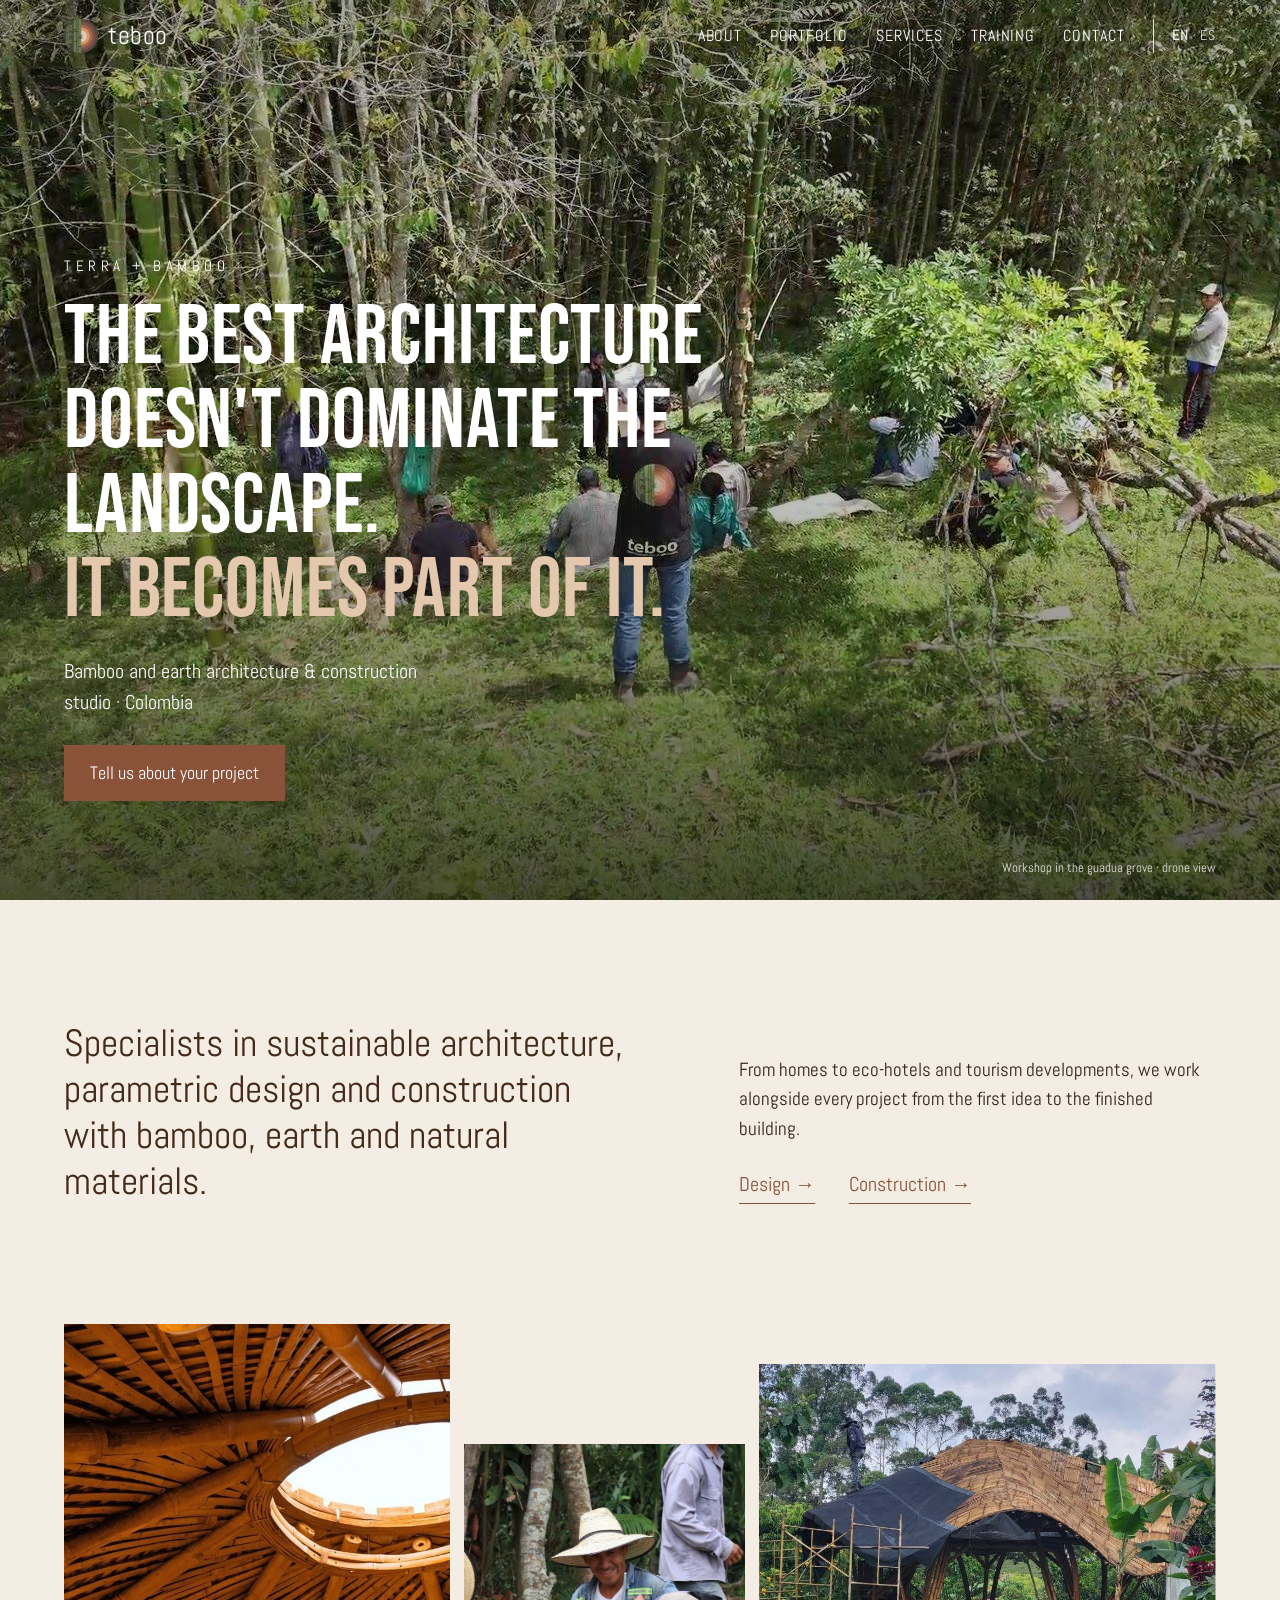
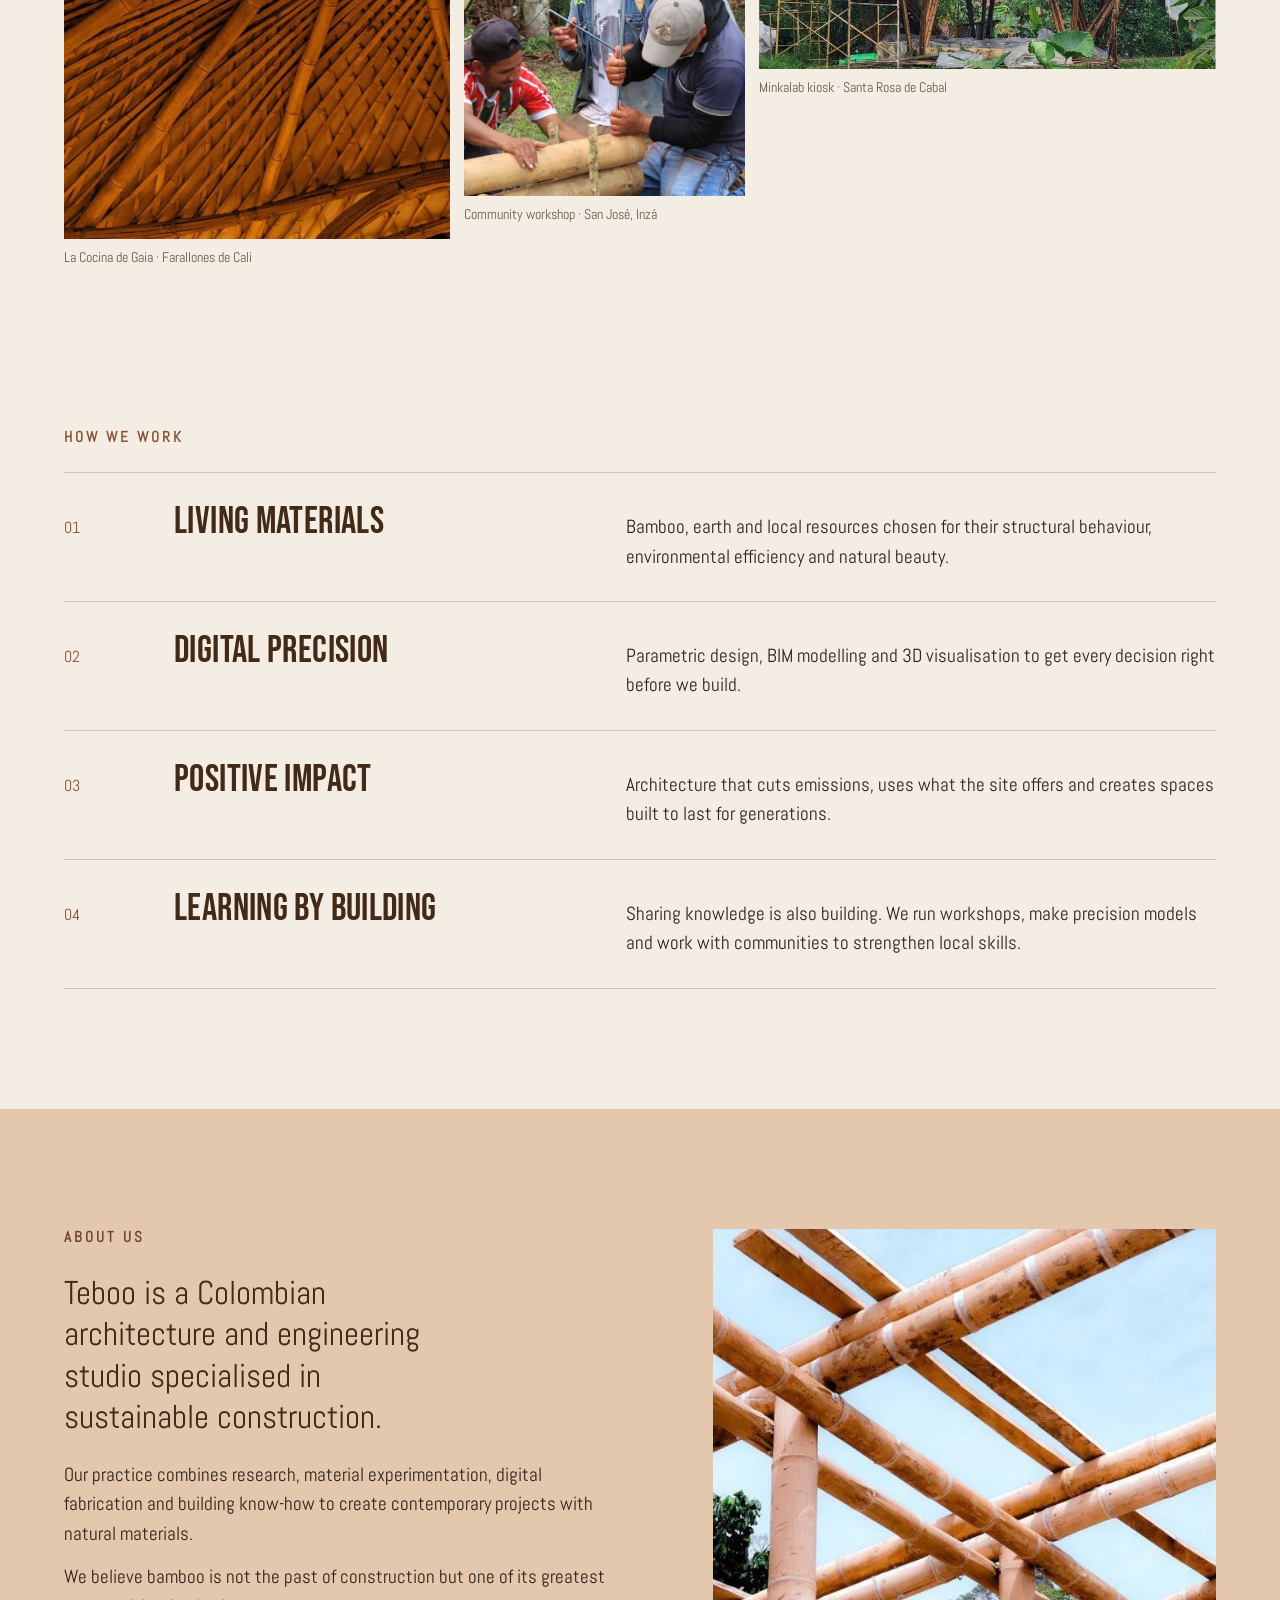
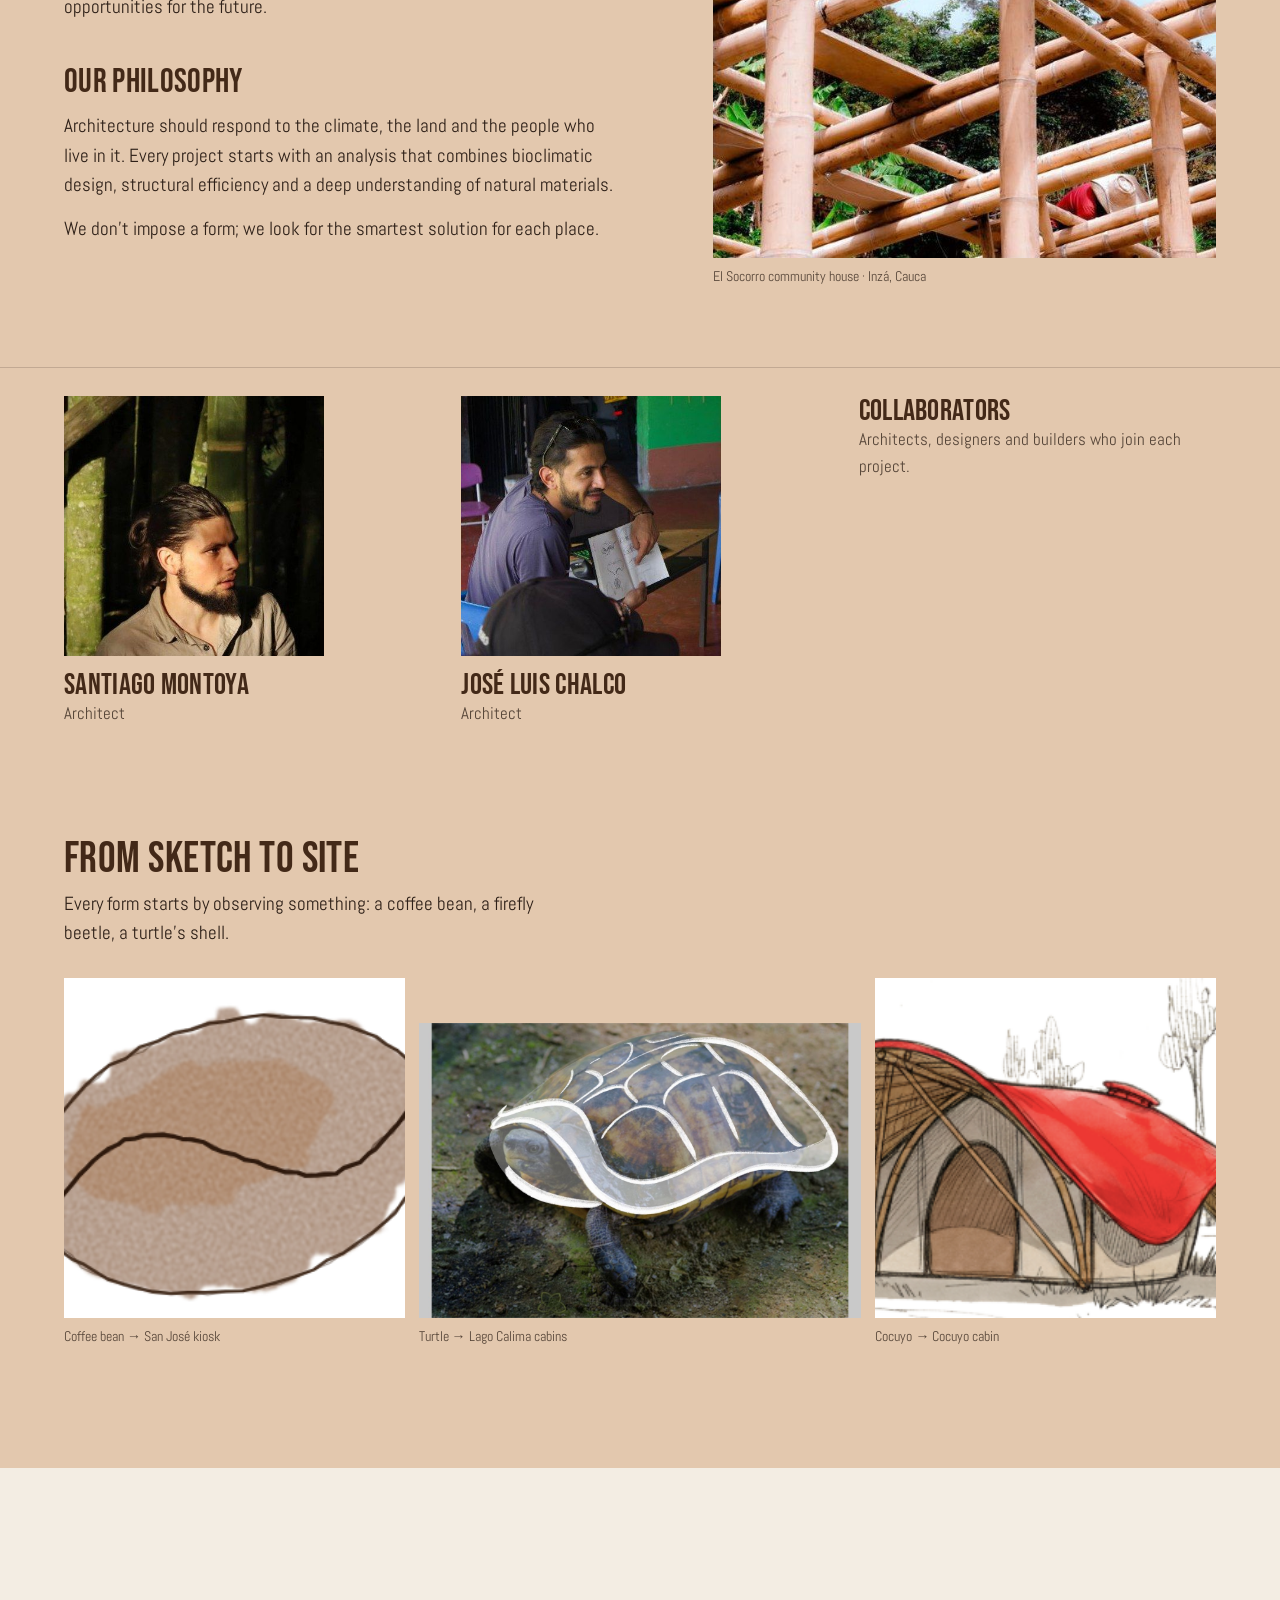
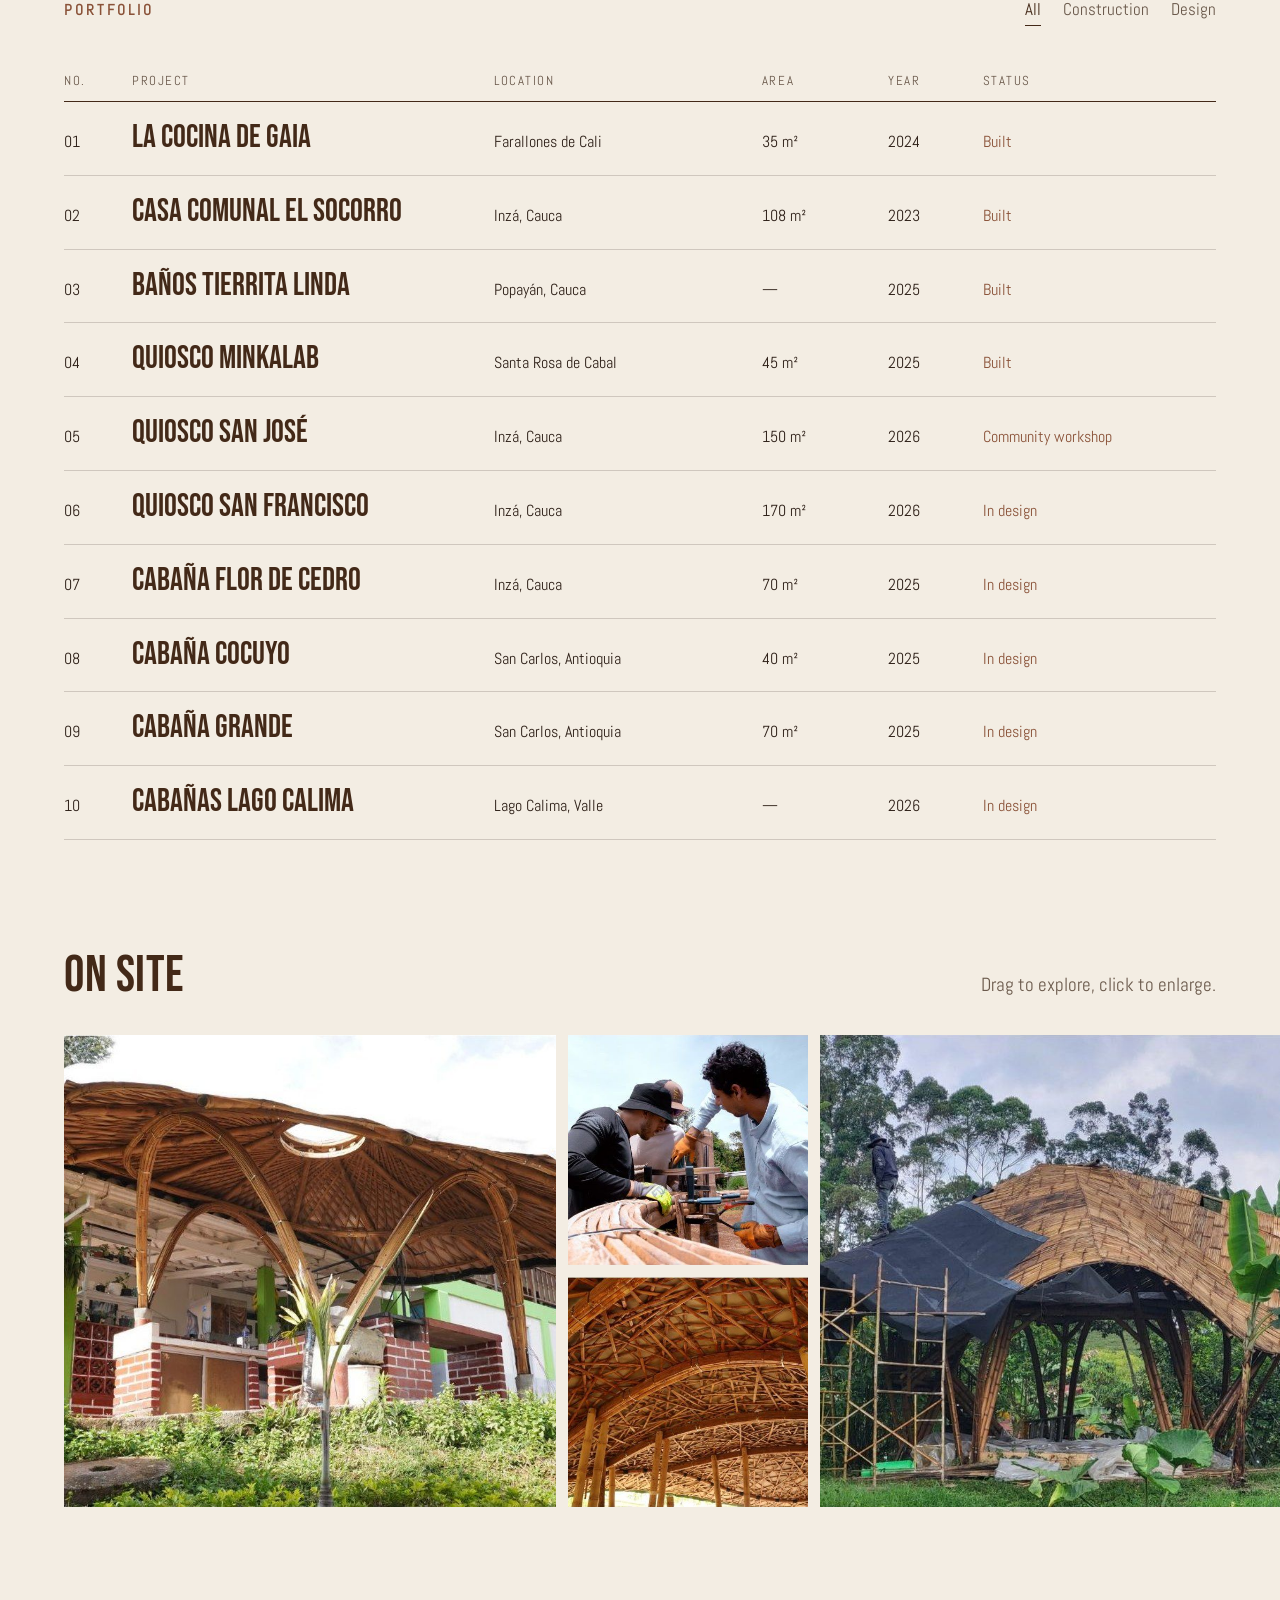
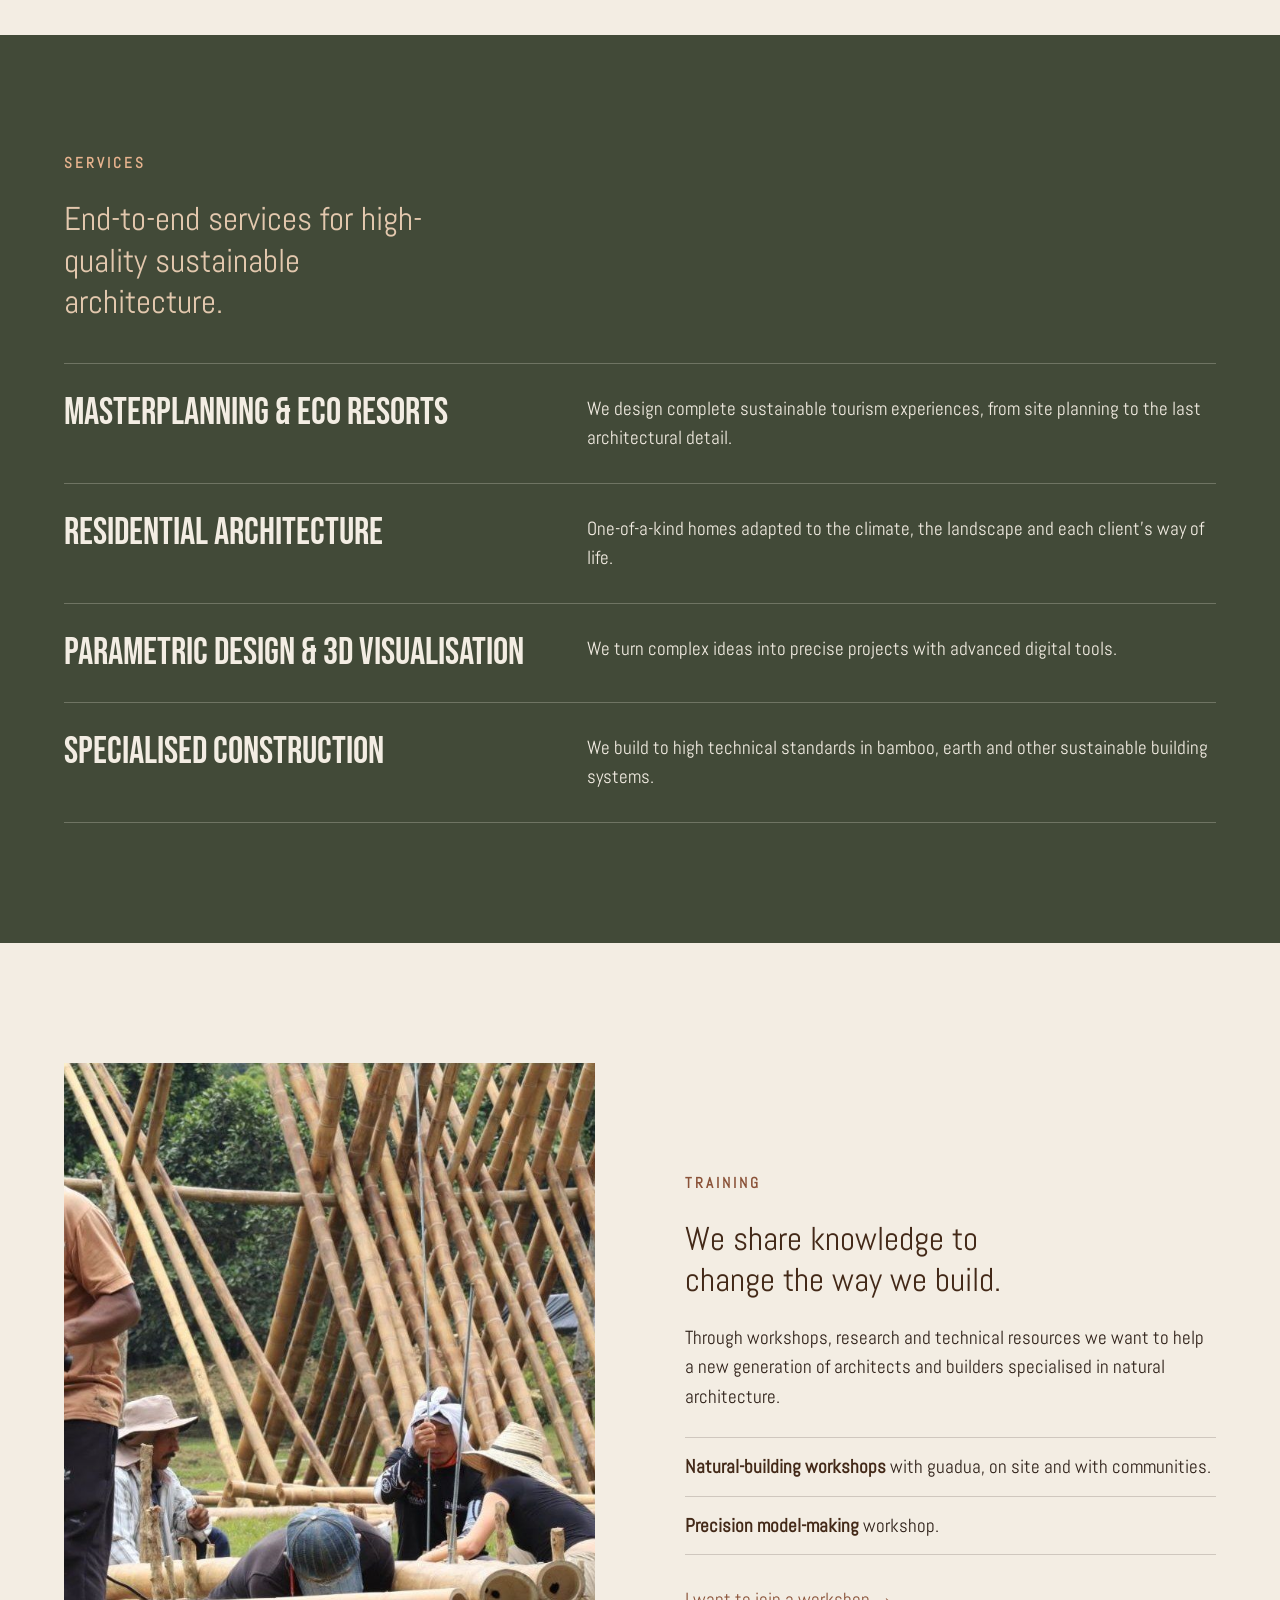
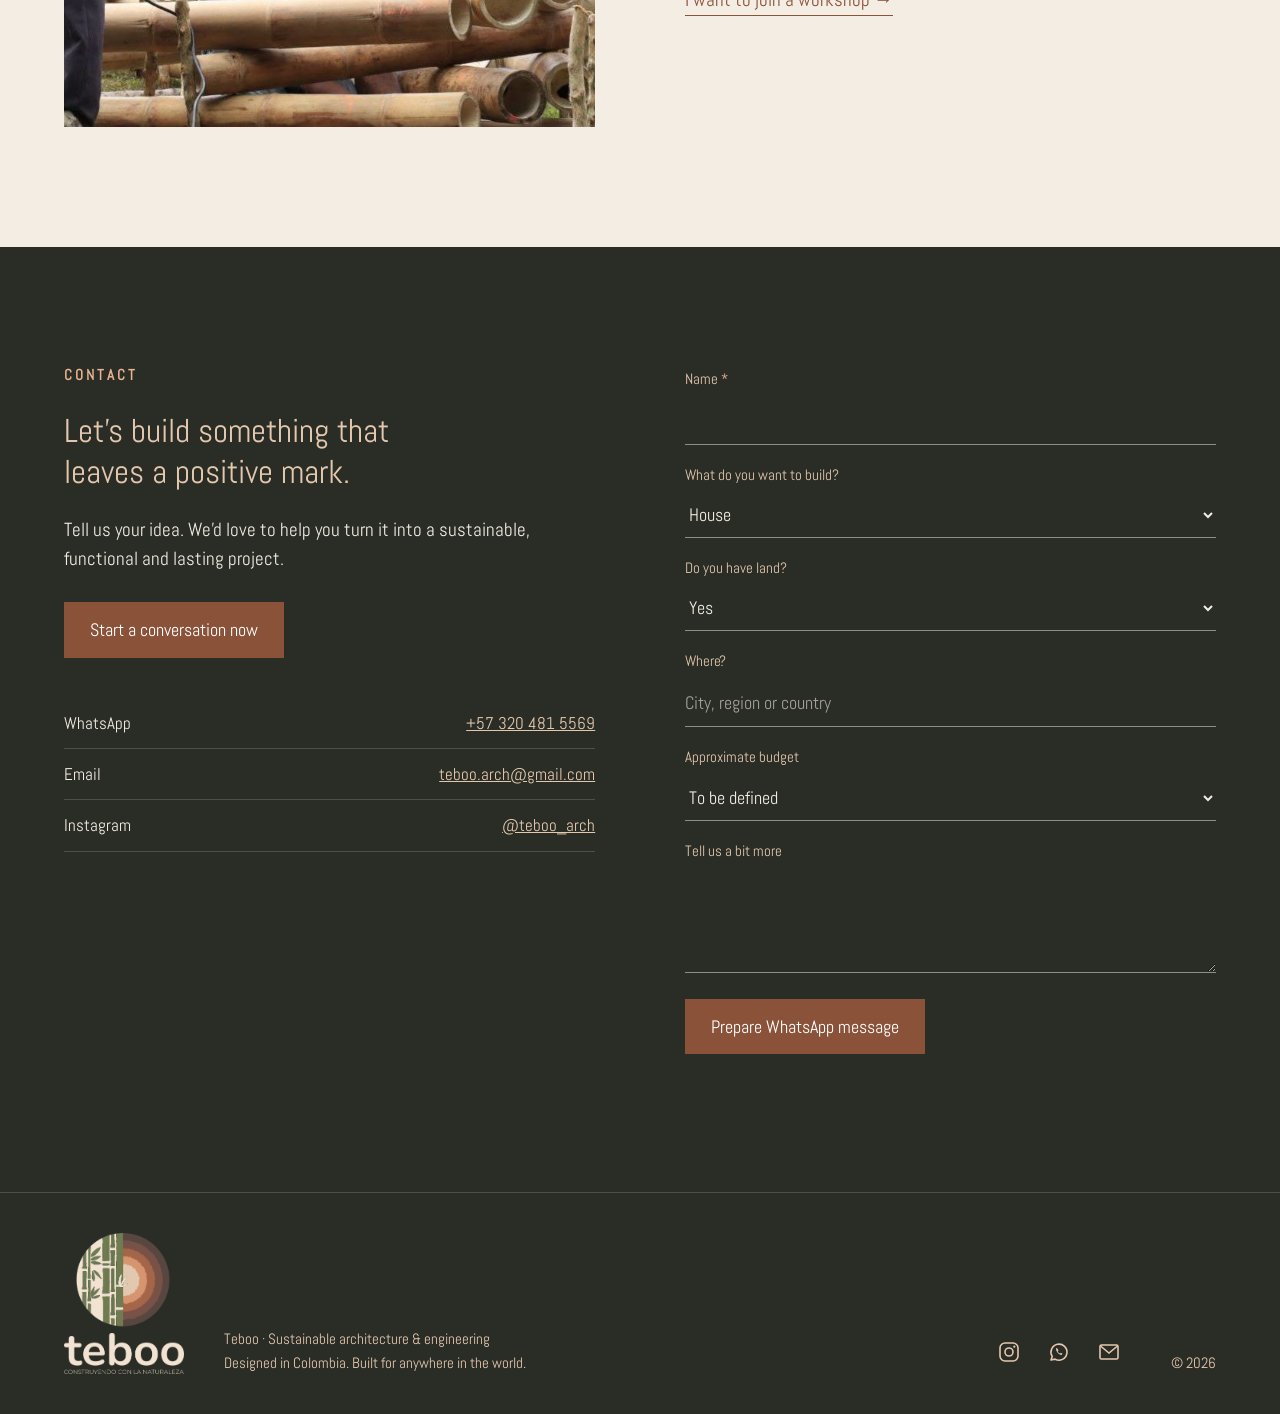
==== en/index.html @ 668e43f2 "Correcciones de la revisión UI/UX: portada con mensaje y botón, contrastes AA, miniaturas en móvil, " ====
<!DOCTYPE html>
<html lang="en"><head><meta charset="utf-8"><meta name="viewport" content="width=device-width,initial-scale=1">
<title>Teboo — Bamboo and earth architecture & construction · Colombia</title>
<meta name="description" content="Teboo is a Colombian architecture and engineering studio specialised in sustainable construction with bamboo, earth and natural materials.">
<meta name="theme-color" content="#2A2C26">
<link rel="alternate" hreflang="es" href="../"><link rel="alternate" hreflang="en" href="">
<meta property="og:type" content="website"><meta property="og:site_name" content="Teboo">
<meta property="og:title" content="Teboo — Bamboo and earth architecture & construction · Colombia"><meta property="og:description" content="Teboo is a Colombian architecture and engineering studio specialised in sustainable construction with bamboo, earth and natural materials.">
<meta property="og:image" content="../img/og.jpg"><meta property="og:image:width" content="1200"><meta property="og:image:height" content="630">
<meta property="og:locale" content="en_US">
<meta name="twitter:card" content="summary_large_image">
<link rel="icon" href="../img/logo-mark.png"><link rel="apple-touch-icon" href="../img/logo-mark.png">
<link rel="preconnect" href="https://fonts.googleapis.com"><link rel="preconnect" href="https://fonts.gstatic.com" crossorigin>
<link href="https://fonts.googleapis.com/css2?family=Abel&family=Bebas+Neue&display=swap" rel="stylesheet">
<link rel="stylesheet" href="../style.css">
</head><body>
<a class="skip" href="#main">Skip to content</a>
<header class="nav">
 <a class="brand" href="#inicio" aria-label="Teboo"><img src="../img/logo-mark.png" alt="" width="34" height="34"><span>teboo</span></a>
 <nav id="menu"><a href="#quienes">About</a><a href="#portafolio">Portfolio</a><a href="#servicios">Services</a><a href="#formaciones">Training</a><a href="#contacto">Contact</a><a class="lang" href="../" hreflang="es" lang="es"><span aria-current="true">EN</span> · ES</a></nav>
 <button class="burger" aria-label="Menu" aria-controls="menu" aria-expanded="false" data-open="Menu" data-close="Close">Menu</button>
</header>
<main id="main">
<section class="hero" id="inicio">
 <video muted loop playsinline preload="none" poster="../img/hero-poster.jpg" data-src="../img/hero.mp4" data-src-m="../img/hero-m.mp4" data-poster-m="../img/hero-poster-m.jpg" aria-hidden="true"></video>
 <div class="hero-in">
  <p class="kicker">Terra + Bamboo</p>
  <h1>The best architecture<br>doesn't dominate the landscape.<br><em>It becomes part of it.</em></h1>
  <p class="hero-sub">Bamboo and earth architecture &amp; construction studio · Colombia</p>
  <a class="btn" href="#contacto">Tell us about your project</a>
 </div>
 <p class="credit">Workshop in the guadua grove · drone view</p>
</section>

<section class="intro wrap">
 <p class="lede">Specialists in sustainable architecture, parametric design and construction with bamboo, earth and natural materials.</p>
 <div class="intro-r"><p>From homes to eco-hotels and tourism developments, we work alongside every project from the first idea to the finished building.</p>
  <p class="two-links"><a href="#portafolio" data-filter="diseno">Design →</a><a href="#portafolio" data-filter="construccion">Construction →</a></p></div>
</section>

<section class="strip" aria-label="Portfolio"><figure class="s1"><img src="../img/p/cocina-1.jpg" alt="Bamboo roof of La Cocina de Gaia, seen from below" width="1600" height="900" loading="lazy"><figcaption>La Cocina de Gaia · Farallones de Cali</figcaption></figure><figure class="s2"><img src="../img/p/sanjose-1.jpg" alt="Community workshop in San José" width="664" height="1080" loading="lazy"><figcaption>Community workshop · San José, Inzá</figcaption></figure><figure class="s3"><img src="../img/p/minkalab-3.jpg" alt="Minkalab kiosk under construction" width="898" height="672" loading="lazy"><figcaption>Minkalab kiosk · Santa Rosa de Cabal</figcaption></figure></section>

<section class="principios wrap"><h2 class="sec">How we work</h2><ol><li><span>01</span><h3>Living materials</h3><p>Bamboo, earth and local resources chosen for their structural behaviour, environmental efficiency and natural beauty.</p></li><li><span>02</span><h3>Digital precision</h3><p>Parametric design, BIM modelling and 3D visualisation to get every decision right before we build.</p></li><li><span>03</span><h3>Positive impact</h3><p>Architecture that cuts emissions, uses what the site offers and creates spaces built to last for generations.</p></li><li><span>04</span><h3>Learning by building</h3><p>Sharing knowledge is also building. We run workshops, make precision models and work with communities to strengthen local skills.</p></li></ol></section>

<section class="quienes" id="quienes">
 <div class="wrap q-grid">
  <div class="q-txt"><h2 class="sec">About us</h2><p class="big">Teboo is a Colombian architecture and engineering studio specialised in sustainable construction.</p><p>Our practice combines research, material experimentation, digital fabrication and building know-how to create contemporary projects with natural materials.</p><p>We believe bamboo is not the past of construction but one of its greatest opportunities for the future.</p>
   <h3>Our philosophy</h3><p>Architecture should respond to the climate, the land and the people who live in it. Every project starts with an analysis that combines bioclimatic design, structural efficiency and a deep understanding of natural materials.</p><p>We don't impose a form; we look for the smartest solution for each place.</p></div>
  <figure class="q-img"><img src="../img/p/socorro-4.jpg" alt="Guadua structure of the El Socorro community house" width="613" height="766" loading="lazy"><figcaption>El Socorro community house · Inzá, Cauca</figcaption></figure>
 </div>
 <div class="wrap team">
  <div><img src="../img/p/santiago.jpg" alt="Santiago Montoya" width="440" height="480" loading="lazy"><h4>Santiago Montoya</h4><p>Architect</p></div>
  <div><img src="../img/p/jose.jpg" alt="José Luis Chalco" width="440" height="480" loading="lazy"><h4>José Luis Chalco</h4><p>Architect</p></div>
  <div><h4>Collaborators</h4><p>Architects, designers and builders who join each project.</p></div>
 </div>
 <div class="wrap proceso"><h3>From sketch to site</h3><p>Every form starts by observing something: a coffee bean, a firefly beetle, a turtle's shell.</p><div class="p-grid"><figure><img src="../img/grano-cafe.png" alt="Sketch of a coffee bean" width="360" height="250" loading="lazy"><figcaption>Coffee bean → San José kiosk</figcaption></figure><figure><img src="../img/tortuga-concepto.jpg" alt="Form study based on a turtle" width="1400" height="930" loading="lazy"><figcaption>Turtle → Lago Calima cabins</figcaption></figure><figure><img src="../img/cocuyo-boceto.png" alt="Sketch of the Cocuyo cabin" width="450" height="230" loading="lazy"><figcaption>Cocuyo → Cocuyo cabin</figcaption></figure></div></div>
</section>

<section class="portafolio wrap" id="portafolio">
 <div class="p-head"><h2 class="sec">Portfolio</h2>
  <div class="filters" role="group" aria-label="Portfolio"><button class="on" aria-pressed="true" data-f="all">All</button><button aria-pressed="false" data-f="construccion">Construction</button><button aria-pressed="false" data-f="diseno">Design</button></div></div>
 <div class="index">
  <div class="index-h" aria-hidden="true"><span>No.</span><span>Project</span><span>Location</span><span>Area</span><span>Year</span><span>Status</span><span></span></div>
  <ol id="rows"><li class="row" data-g="construccion"><button data-id="cocina" data-img="../img/p/cocina-6.jpg">
<span class="n">01</span><img class="th" src="../img/p/cocina-6.jpg" alt="" width="96" height="72" loading="lazy"><span class="t">La Cocina de Gaia</span><span class="l">Farallones de Cali</span><span class="a">35 m²</span><span class="y">2024</span><span class="s">Built</span><span class="v" aria-hidden="true">View →</span></button></li><li class="row" data-g="construccion"><button data-id="socorro" data-img="../img/p/socorro-3.jpg">
<span class="n">02</span><img class="th" src="../img/p/socorro-3.jpg" alt="" width="96" height="72" loading="lazy"><span class="t">Casa comunal El Socorro</span><span class="l">Inzá, Cauca</span><span class="a">108 m²</span><span class="y">2023</span><span class="s">Built</span><span class="v" aria-hidden="true">View →</span></button></li><li class="row" data-g="construccion"><button data-id="banos" data-img="../img/p/banos-5.jpg">
<span class="n">03</span><img class="th" src="../img/p/banos-5.jpg" alt="" width="96" height="72" loading="lazy"><span class="t">Baños Tierrita Linda</span><span class="l">Popayán, Cauca</span><span class="a">—</span><span class="y">2025</span><span class="s">Built</span><span class="v" aria-hidden="true">View →</span></button></li><li class="row" data-g="construccion"><button data-id="minkalab" data-img="../img/p/minkalab-3.jpg">
<span class="n">04</span><img class="th" src="../img/p/minkalab-3.jpg" alt="" width="96" height="72" loading="lazy"><span class="t">Quiosco Minkalab</span><span class="l">Santa Rosa de Cabal</span><span class="a">45 m²</span><span class="y">2025</span><span class="s">Built</span><span class="v" aria-hidden="true">View →</span></button></li><li class="row" data-g="construccion"><button data-id="sanjose" data-img="../img/p/sanjose-3.jpg">
<span class="n">05</span><img class="th" src="../img/p/sanjose-3.jpg" alt="" width="96" height="72" loading="lazy"><span class="t">Quiosco San José</span><span class="l">Inzá, Cauca</span><span class="a">150 m²</span><span class="y">2026</span><span class="s">Community workshop</span><span class="v" aria-hidden="true">View →</span></button></li><li class="row" data-g="diseno"><button data-id="sanfrancisco" data-img="../img/p/sanfrancisco-1.jpg">
<span class="n">06</span><img class="th" src="../img/p/sanfrancisco-1.jpg" alt="" width="96" height="72" loading="lazy"><span class="t">Quiosco San Francisco</span><span class="l">Inzá, Cauca</span><span class="a">170 m²</span><span class="y">2026</span><span class="s">In design</span><span class="v" aria-hidden="true">View →</span></button></li><li class="row" data-g="diseno"><button data-id="flor" data-img="../img/p/flor-1.jpg">
<span class="n">07</span><img class="th" src="../img/p/flor-1.jpg" alt="" width="96" height="72" loading="lazy"><span class="t">Cabaña Flor de Cedro</span><span class="l">Inzá, Cauca</span><span class="a">70 m²</span><span class="y">2025</span><span class="s">In design</span><span class="v" aria-hidden="true">View →</span></button></li><li class="row" data-g="diseno"><button data-id="cocuyo" data-img="../img/p/cocuyo-1.jpg">
<span class="n">08</span><img class="th" src="../img/p/cocuyo-1.jpg" alt="" width="96" height="72" loading="lazy"><span class="t">Cabaña Cocuyo</span><span class="l">San Carlos, Antioquia</span><span class="a">40 m²</span><span class="y">2025</span><span class="s">In design</span><span class="v" aria-hidden="true">View →</span></button></li><li class="row" data-g="diseno"><button data-id="grande" data-img="../img/p/grande-2.jpg">
<span class="n">09</span><img class="th" src="../img/p/grande-2.jpg" alt="" width="96" height="72" loading="lazy"><span class="t">Cabaña Grande</span><span class="l">San Carlos, Antioquia</span><span class="a">70 m²</span><span class="y">2025</span><span class="s">In design</span><span class="v" aria-hidden="true">View →</span></button></li><li class="row" data-g="diseno"><button data-id="calima" data-img="../img/tortuga-concepto.jpg">
<span class="n">10</span><img class="th" src="../img/tortuga-concepto.jpg" alt="" width="96" height="72" loading="lazy"><span class="t">Cabañas Lago Calima</span><span class="l">Lago Calima, Valle</span><span class="a">—</span><span class="y">2026</span><span class="s">In design</span><span class="v" aria-hidden="true">View →</span></button></li></ol>
  <img class="peek" alt="" hidden>
 </div>
 <div class="galeria" id="galeria">
  <div class="bg-head"><h3>On site</h3><p>Drag to explore, click to enlarge.</p></div>
  <div class="bento" tabindex="0" role="region" aria-label="Construction gallery, scrolls horizontally"><div class="bento-grid">
   <button class="b-item c2 r2" data-src="../img/p/cocina-6.jpg" data-t="La Cocina de Gaia" data-d="Organic roof over an existing kitchen · Farallones de Cali" style="--i:0"><img src="../img/p/cocina-6.jpg" alt="La Cocina de Gaia" width="1004" height="670" loading="lazy" draggable="false"><span class="b-cap"><b>La Cocina de Gaia</b><small>Organic roof over an existing kitchen · Farallones de Cali</small></span></button>
   <button class="b-item r1" data-src="../img/p/sanjose-5.jpg" data-t="San José workshop" data-d="Bending bamboo arches with the community · Inzá" style="--i:1"><img src="../img/p/sanjose-5.jpg" alt="San José workshop" width="728" height="429" loading="lazy" draggable="false"><span class="b-cap"><b>San José workshop</b><small>Bending bamboo arches with the community · Inzá</small></span></button>
   <button class="b-item r1" data-src="../img/p/banos-6.jpg" data-t="Baños Tierrita Linda" data-d="Woven roof · Popayán" style="--i:2"><img src="../img/p/banos-6.jpg" alt="Baños Tierrita Linda" width="736" height="430" loading="lazy" draggable="false"><span class="b-cap"><b>Baños Tierrita Linda</b><small>Woven roof · Popayán</small></span></button>
   <button class="b-item c2 r2" data-src="../img/p/minkalab-3.jpg" data-t="Quiosco Minkalab" data-d="Arches meeting at a pyramidal centre · Santa Rosa de Cabal" style="--i:3"><img src="../img/p/minkalab-3.jpg" alt="Quiosco Minkalab" width="898" height="672" loading="lazy" draggable="false"><span class="b-cap"><b>Quiosco Minkalab</b><small>Arches meeting at a pyramidal centre · Santa Rosa de Cabal</small></span></button>
   <button class="b-item r2" data-src="../img/p/guadua-copa.jpg" data-t="The guadua grove" data-d="Our raw material, seen from below" style="--i:4"><img src="../img/p/guadua-copa.jpg" alt="The guadua grove" width="1600" height="900" loading="lazy" draggable="false"><span class="b-cap"><b>The guadua grove</b><small>Our raw material, seen from below</small></span></button>
   <button class="b-item r1" data-src="../img/p/socorro-4.jpg" data-t="Casa comunal El Socorro" data-d="Orthogonal guadua structure · Inzá" style="--i:5"><img src="../img/p/socorro-4.jpg" alt="Casa comunal El Socorro" width="613" height="766" loading="lazy" draggable="false"><span class="b-cap"><b>Casa comunal El Socorro</b><small>Orthogonal guadua structure · Inzá</small></span></button>
   <button class="b-item r1" data-src="../img/p/cocina-7.jpg" data-t="The kitchen in use" data-d="Brighter, cooler and more welcoming" style="--i:6"><img src="../img/p/cocina-7.jpg" alt="The kitchen in use" width="446" height="670" loading="lazy" draggable="false"><span class="b-cap"><b>The kitchen in use</b><small>Brighter, cooler and more welcoming</small></span></button>
   <button class="b-item c2 r2" data-src="../img/p/sanjose-3.jpg" data-t="Building together" data-d="Community natural-building workshop" style="--i:7"><img src="../img/p/sanjose-3.jpg" alt="Building together" width="1180" height="870" loading="lazy" draggable="false"><span class="b-cap"><b>Building together</b><small>Community natural-building workshop</small></span></button>
   <button class="b-item r1" data-src="../img/p/minkalab-4.jpg" data-t="In the grove" data-d="Training day" style="--i:8"><img src="../img/p/minkalab-4.jpg" alt="In the grove" width="1010" height="672" loading="lazy" draggable="false"><span class="b-cap"><b>In the grove</b><small>Training day</small></span></button>
   <button class="b-item r1" data-src="../img/p/banos-5.jpg" data-t="Two levels" data-d="Community bathrooms by the forest" style="--i:9"><img src="../img/p/banos-5.jpg" alt="Two levels" width="736" height="429" loading="lazy" draggable="false"><span class="b-cap"><b>Two levels</b><small>Community bathrooms by the forest</small></span></button>
   <button class="b-item r2" data-src="../img/arcos-retrato.jpg" data-t="Laminated arches" data-d="Bamboo bundles strapped on site" style="--i:10"><img src="../img/arcos-retrato.jpg" alt="Laminated arches" width="1200" height="1800" loading="lazy" draggable="false"><span class="b-cap"><b>Laminated arches</b><small>Bamboo bundles strapped on site</small></span></button>
   <button class="b-item r1" data-src="../img/p/socorro-2.jpg" data-t="Guadua rhythm" data-d="Structural detail" style="--i:11"><img src="../img/p/socorro-2.jpg" alt="Guadua rhythm" width="664" height="1080" loading="lazy" draggable="false"><span class="b-cap"><b>Guadua rhythm</b><small>Structural detail</small></span></button>
   <button class="b-item c2 r1" data-src="../img/p/cocuyo-1.jpg" data-t="Cabaña Cocuyo" data-d="In design · San Carlos, Antioquia" style="--i:12"><img src="../img/p/cocuyo-1.jpg" alt="Cabaña Cocuyo" width="1340" height="1080" loading="lazy" draggable="false"><span class="b-cap"><b>Cabaña Cocuyo</b><small>In design · San Carlos, Antioquia</small></span></button>
  </div></div>
 </div>
</section>

<section class="servicios" id="servicios"><div class="wrap"><h2 class="sec">Services</h2><p class="big">End-to-end services for high-quality sustainable architecture.</p><dl><div><dt>Masterplanning &amp; Eco Resorts</dt><dd>We design complete sustainable tourism experiences, from site planning to the last architectural detail.</dd></div><div><dt>Residential architecture</dt><dd>One-of-a-kind homes adapted to the climate, the landscape and each client's way of life.</dd></div><div><dt>Parametric design &amp; 3D visualisation</dt><dd>We turn complex ideas into precise projects with advanced digital tools.</dd></div><div><dt>Specialised construction</dt><dd>We build to high technical standards in bamboo, earth and other sustainable building systems.</dd></div></dl></div></section>

<section class="formaciones" id="formaciones">
 <div class="wrap f-grid">
  <figure><img src="../img/p/sanjose-3.jpg" alt="Community natural-building workshop in San José" width="1180" height="870" loading="lazy"></figure>
  <div><h2 class="sec">Training</h2><p class="big">We share knowledge to change the way we build.</p><p>Through workshops, research and technical resources we want to help a new generation of architects and builders specialised in natural architecture.</p>
   <ul class="f-list"><li><b>Natural-building workshops</b> with guadua, on site and with communities.</li><li><b>Precision model-making</b> workshop.</li></ul>
   <a class="link" href="#contacto" data-tipo="Training / workshop">I want to join a workshop →</a></div>
 </div>
</section>

<section class="contacto" id="contacto"><div class="wrap c-grid">
 <div><h2 class="sec">Contact</h2><p class="big">Let's build something that leaves a positive mark.</p><p>Tell us your idea. We'd love to help you turn it into a sustainable, functional and lasting project.</p>
  <a class="btn" href="https://wa.me/573204815569" target="_blank" rel="noopener">Start a conversation now</a>
  <ul class="chan"><li>WhatsApp <a href="https://wa.me/573204815569" target="_blank" rel="noopener">+57 320 481 5569</a></li><li>Email <a href="mailto:teboo.arch@gmail.com">teboo.arch@gmail.com</a></li><li>Instagram <a href="https://instagram.com/teboo_arch" target="_blank" rel="noopener">@teboo_arch</a></li></ul>
 </div>
 <form id="f" novalidate>
  <label><span>Name <span class="req" aria-hidden="true">*</span></span><input name="nombre" required autocomplete="name" aria-describedby="err-nombre"><span class="err" id="err-nombre" hidden>Please add your name so we can reply.</span></label>
  <label>What do you want to build?<select name="tipo"><option>House</option><option>Eco-hotel or glamping</option><option>Community space</option><option>Renovation</option><option>Training / workshop</option><option>Other</option></select></label>
  <label>Do you have land?<select name="terreno"><option>Yes</option><option>Not yet</option><option>In progress</option></select></label>
  <label>Where?<input name="ubicacion" placeholder="City, region or country" autocomplete="address-level2"></label>
  <label>Approximate budget<select name="presupuesto"><option>To be defined</option><option>Under USD 12,000</option><option>USD 12,000 – 36,000</option><option>USD 36,000 – 100,000</option><option>Over USD 100,000</option></select></label>
  <label>Tell us a bit more<textarea name="mensaje" rows="3"></textarea></label>
  <button class="btn" type="submit">Prepare WhatsApp message</button>
  <div class="note" id="fn" role="status" aria-live="polite"></div>
 </form>
</div></section>
</main>

<footer><div class="wrap foot">
 <img src="../img/logo-full-crema.png" alt="Teboo — Construyendo con la naturaleza" width="598" height="700" loading="lazy">
 <p>Teboo · Sustainable architecture &amp; engineering<br>Designed in Colombia. Built for anywhere in the world.</p>
 <ul class="social">
  <li><a href="https://instagram.com/teboo_arch" target="_blank" rel="noopener" aria-label="Instagram"><svg viewBox="0 0 24 24" aria-hidden="true"><rect x="3" y="3" width="18" height="18" rx="5" fill="none" stroke="currentColor" stroke-width="1.6"/><circle cx="12" cy="12" r="4" fill="none" stroke="currentColor" stroke-width="1.6"/><circle cx="17.3" cy="6.7" r="1.1" fill="currentColor"/></svg></a></li>
  <li><a href="https://wa.me/573204815569" target="_blank" rel="noopener" aria-label="WhatsApp"><svg viewBox="0 0 24 24" aria-hidden="true"><path d="M4 20l1.2-3.6A8 8 0 1 1 8 19.1L4 20z" fill="none" stroke="currentColor" stroke-width="1.6" stroke-linejoin="round"/><path d="M9 8.5c0 3 2.5 6 5.5 6.5l1-1.3-1.6-.9-.8.8c-1-.4-2-1.4-2.4-2.4l.8-.8-.9-1.6L9.5 8z" fill="currentColor"/></svg></a></li>
  <li><a href="mailto:teboo.arch@gmail.com" aria-label="Email"><svg viewBox="0 0 24 24" aria-hidden="true"><rect x="3" y="5" width="18" height="14" rx="1.5" fill="none" stroke="currentColor" stroke-width="1.6"/><path d="M3.5 6l8.5 7 8.5-7" fill="none" stroke="currentColor" stroke-width="1.6"/></svg></a></li>
 </ul>
 <p>© 2026</p>
</div></footer>

<div class="lightbox" id="lb" hidden role="dialog" aria-modal="true" aria-label="On site"><button class="lb-x" aria-label="Close image">×</button><figure><img alt=""><figcaption></figcaption></figure></div>
<dialog id="modal" aria-labelledby="mtitle"><button class="x">Close ×</button><div id="mb"></div></dialog>
<script>const P={"cocina": {"t": "La Cocina de Gaia", "loc": "Farallones de Cali", "area": "35 m²", "y": "2024", "st": "Built", "mat": "Bamboo · organic roof", "sub": "Architectural renovation | Bamboo roof", "txt": "The Cocina de Gaia project transformed an existing roof, bringing an organic geometry into a conventional building. New bamboo forms and elements completely renewed the identity of the space. The roof includes an upper ring that lets in overhead light and encourages natural air circulation, making the kitchen brighter, cooler and more welcoming.", "imgs": ["../img/p/cocina-6.jpg", "../img/p/cocina-1.jpg", "../img/p/cocina-2.jpg", "../img/p/cocina-7.jpg", "../img/p/cocina-4.jpg", "../img/p/cocina-5.jpg", "../img/p/cocina-render.jpg"]}, "socorro": {"t": "Casa comunal El Socorro", "loc": "Inzá, Cauca", "area": "108 m²", "y": "2023", "st": "Built", "mat": "Bamboo and natural materials", "sub": "Bamboo construction | Community space", "txt": "A community meeting space built on an orthogonal structure in which bamboo becomes the architectural protagonist. Combined with other natural materials, it brings warmth, lightness and a distinctive character, showing how traditional building systems can create functional, welcoming spaces with their own identity.", "imgs": ["../img/p/socorro-3.jpg", "../img/p/socorro-4.jpg", "../img/p/socorro-1.jpg", "../img/p/socorro-2.jpg", "../img/p/socorro-5.jpg", "../img/p/socorro-6.jpg"]}, "banos": {"t": "Baños Tierrita Linda", "loc": "Popayán, Cauca", "area": "—", "y": "2025", "st": "Built", "mat": "Round bamboo · mixed techniques", "sub": "Mixed-technique construction | Two-level structure", "txt": "A two-level structure for community bathrooms that combines several building techniques with round bamboo. Its organic roofs blend into the landscape and existing vegetation. Reached by a bridge and set beside the forest, this functional space becomes an architectural experience that stays close to, and respectful of, its natural surroundings.", "imgs": ["../img/p/banos-5.jpg", "../img/p/banos-6.jpg", "../img/p/banos-1.jpg", "../img/p/banos-2.jpg", "../img/p/banos-3.jpg", "../img/p/banos-4.jpg", "../img/p/banos-render.jpg"]}, "minkalab": {"t": "Quiosco Minkalab", "loc": "Santa Rosa de Cabal", "area": "45 m²", "y": "2025", "st": "Built", "mat": "Bamboo arches", "sub": "Design and build | Organic bamboo structure", "txt": "Starting from an existing pentagonal platform, we built a series of arches that meet in a central pyramidal element. The result is a covered, versatile space for many kinds of activities. Its organic roof uses the five-sided geometry as a starting point, so that structure and form become a single expression.", "imgs": ["../img/p/minkalab-3.jpg", "../img/p/minkalab-4.jpg", "../img/p/minkalab-1.jpg", "../img/p/minkalab-2.jpg"]}, "sanjose": {"t": "Quiosco San José", "loc": "Inzá, Cauca", "area": "150 m²", "y": "2026", "st": "Community workshop", "mat": "Bamboo trusses", "sub": "Community build | Long-span bamboo structure", "txt": "A large-scale structure whose roof is inspired by the outline of a coffee bean, one of the strongest symbols of the region's farming identity. It is built with bamboo trusses, an efficient way to span large spaces. The project also has a strong social side: it was built through a training process with a farming community, sharing skills and techniques so its members can build their own spaces.", "imgs": ["../img/p/sanjose-3.jpg", "../img/p/sanjose-4.jpg", "../img/p/sanjose-5.jpg", "../img/p/sanjose-1.jpg", "../img/p/sanjose-2.jpg", "../img/p/sanjose-6.jpg", "../img/p/sanjose-8.jpg", "../img/p/sanjose-render.jpg"]}, "sanfrancisco": {"t": "Quiosco San Francisco", "loc": "Inzá, Cauca", "area": "170 m²", "y": "2026", "st": "In design", "mat": "Bamboo trusses · spiral geometry", "sub": "Architectural design | Community meeting space", "txt": "A meeting place for the San Francisco community, designed above all for its Sunday gatherings. It reuses the bamboo truss system from earlier projects and explores new forms through a spiral-inspired roof. The structure is organised around an existing tree, which becomes the heart of the design and the link between architecture, community and landscape.", "imgs": ["../img/p/sanfrancisco-1.jpg", "../img/p/sanfrancisco-2.jpg"]}, "flor": {"t": "Cabaña Flor de Cedro", "loc": "Inzá, Cauca", "area": "70 m²", "y": "2025", "st": "In design", "mat": "Bamboo · two levels", "sub": "Architectural design | Organic bamboo geometry", "txt": "Inspired by the shapes and geometry of the cedar flower, this two-level cabin explores what bamboo can do. The design translates the flower's natural details into an organic spatial and structural composition, where the roof and its elements give the cabin its own architectural identity.", "imgs": ["../img/p/flor-1.jpg", "../img/p/flor-2.jpg"]}, "cocuyo": {"t": "Cabaña Cocuyo", "loc": "San Carlos, Antioquia", "area": "40 m²", "y": "2025", "st": "In design", "mat": "Bamboo · skylights", "sub": "San Carlos project | Three organic cabins", "txt": "Inspired by the shape of the cocuyo (a Colombian firefly beetle), the cabin reinterprets its forms through an organic geometry. Two skylights at the back of the roof recall the insect's glowing spots and give the design its character.", "imgs": ["../img/p/cocuyo-1.jpg", "../img/p/cocuyo-2.jpg", "../img/p/cocuyo-3.jpg", "../img/p/cocuyo-4.jpg", "../img/p/cocuyo-5.jpg"]}, "grande": {"t": "Cabaña Grande", "loc": "San Carlos, Antioquia", "area": "70 m²", "y": "2025", "st": "In design", "mat": "Bamboo · double roof", "sub": "San Carlos project | Three organic cabins", "txt": "A two-level cabin with a double roof, a central skylight and two side openings on the upper floor. They bring in daylight and let air flow, building bioclimatic strategies into the design from the start for better thermal comfort and cooler interiors.", "imgs": ["../img/p/grande-2.jpg", "../img/p/grande-3.jpg", "../img/p/grande-4.jpg", "../img/p/grande-1.jpg"]}, "calima": {"t": "Cabañas Lago Calima", "loc": "Lago Calima, Valle", "area": "—", "y": "2026", "st": "In design", "mat": "Bamboo · biomimicry", "sub": "Architectural design | Forms drawn from the landscape", "txt": "Cabins in design. Their roofs start from forms observed on site: a turtle's shell, the lotus flower and the lines of the lake landscape.", "imgs": ["../img/tortuga-concepto.jpg", "../img/lago-concepto.jpg"]}};const TX={"m": {"loc": "Location", "area": "Area", "y": "Year", "st": "Status", "mat": "Materials"}, "hi": "Hello Teboo, my name is", "want": "I want to build", "land": "Land", "where": "Location", "budget": "Budget", "ready": "Your message is ready.", "open": "Open WhatsApp to send it →", "orm": "or email us at teboo.arch@gmail.com", "need": "Please add your name so we can reply."};</script>
<script src="../main.js"></script>
</body></html>
---- style.css ----
/* Teboo — hoja de estilos. Paleta tomada del logo. */
:root{
  --paper:#F3EDE3; --sand:#E3C8AE; --ink:#2A2C26; --brown:#432918; --text:#2E2018;
  --forest:#424A38; --olive:#717C52; --terra:#A6674A; --peach:#D6956F;
  /* versiones de texto con contraste AA (≥ 4,5:1) */
  --terra-t:#8A5238;      /* sobre papel: 5,4:1 */
  --terra-t-sand:#75432E; /* sobre arena: 5,1:1 */
  --peach-t:#E8B48F;      /* sobre verde y negro: 5,0:1 y 7,6:1 */
  --muted:#6B5A4C;        /* texto secundario sobre papel: 5,6:1 */
  --muted-sand:#574639;   /* texto secundario sobre arena */
  --line:rgba(46,32,24,.18);
}
*{box-sizing:border-box;margin:0;padding:0}
html{scroll-behavior:smooth;scroll-padding-top:70px}
body{font-family:Abel,"Helvetica Neue",Arial,sans-serif;color:var(--text);background:var(--paper);font-size:19px;line-height:1.55;-webkit-font-smoothing:antialiased}
img,video{display:block;max-width:100%;height:auto}
a{color:inherit}
h1,h2,h3,h4{font-family:"Bebas Neue",Abel,sans-serif;font-weight:400;letter-spacing:.01em;line-height:1;color:var(--brown)}
.wrap{max-width:1320px;margin:0 auto;padding-left:5vw;padding-right:5vw}
section{padding-top:120px;padding-bottom:120px}
figure figcaption{font-size:14px;color:var(--muted);margin-top:8px}
.sec{font-size:15px;font-family:Abel,sans-serif;letter-spacing:.2em;text-transform:uppercase;color:var(--terra-t);margin-bottom:28px;font-weight:700}
.big{font-size:clamp(26px,2.6vw,36px);line-height:1.25;color:var(--brown);margin-bottom:22px;max-width:22ch}
p{max-width:68ch}
p+p{margin-top:14px}

/* foco visible para teclado */
:focus-visible{outline:2px solid var(--terra);outline-offset:3px}
.hero :focus-visible,.nav:not(.solid) :focus-visible,.servicios :focus-visible,.contacto :focus-visible,footer :focus-visible,.lightbox :focus-visible{outline-color:var(--peach-t)}
.skip{position:absolute;left:12px;top:-60px;z-index:100;background:var(--ink);color:#fff;padding:10px 16px;text-decoration:none}
.skip:focus{top:12px}

/* menú */
.nav{position:fixed;top:0;left:0;right:0;z-index:20;display:flex;align-items:center;justify-content:space-between;padding:16px 5vw;color:#fff;transition:background .3s,color .3s}
.nav.solid{background:var(--paper);color:var(--text);border-bottom:1px solid var(--line)}
.brand{display:flex;align-items:center;gap:10px;text-decoration:none;font-size:26px;letter-spacing:.02em}
.brand img{width:34px;height:34px}
.nav nav{display:flex;gap:28px;align-items:center}
.nav nav a{text-decoration:none;font-size:16px;letter-spacing:.06em;text-transform:uppercase;padding:6px 0}
.nav nav a:hover{text-decoration:underline;text-underline-offset:5px}
.nav .lang{font-size:14px;opacity:.85;border-left:1px solid currentColor;padding-left:18px}
.nav .lang span{font-weight:700}
.burger{display:none;background:none;border:0;color:inherit;font:inherit;font-size:16px;letter-spacing:.08em;text-transform:uppercase;cursor:pointer;padding:10px 0;min-width:44px}

/* portada con video */
.hero{position:relative;height:100svh;min-height:560px;padding:0;overflow:hidden;color:#fff;background:#2A2C26 url(img/hero-poster.jpg) center/cover}
.hero video{position:absolute;inset:0;width:100%;height:100%;object-fit:cover}
.hero::after{content:"";position:absolute;inset:0;background:linear-gradient(to top,rgba(20,20,16,.75),rgba(20,20,16,.1) 60%,rgba(20,20,16,.35))}
.hero-in{position:absolute;left:5vw;right:5vw;bottom:11vh;z-index:2;max-width:900px}
.kicker{font-size:15px;letter-spacing:.3em;text-transform:uppercase;margin-bottom:18px}
.hero h1{color:#fff;font-size:clamp(40px,6.6vw,100px)}
.hero h1 em{font-style:normal;color:var(--sand)}
.hero-sub{font-size:clamp(18px,1.6vw,22px);margin:22px 0 26px;max-width:40ch}
.credit{position:absolute;right:5vw;bottom:22px;z-index:2;font-size:13px;opacity:.85}

/* introducción */
.intro{display:grid;grid-template-columns:1.2fr 1fr;gap:8vw;align-items:end}
.lede{font-size:clamp(28px,3vw,42px);line-height:1.2;color:var(--brown)}
.two-links{display:flex;gap:34px;margin-top:26px;font-size:20px}
.two-links a,.link{text-decoration:none;border-bottom:1px solid currentColor;padding-bottom:3px;color:var(--terra-t)}

/* tira de fotos */
.strip{display:grid;grid-template-columns:1.1fr .8fr 1.3fr;gap:14px;padding:0 5vw 40px;align-items:start}
.strip img{width:100%;object-fit:cover}
.s1 img{aspect-ratio:3/4}.s2{margin-top:120px}.s2 img{aspect-ratio:4/5}.s3{margin-top:40px}.s3 img{aspect-ratio:3/2}

/* principios */
.principios ol{list-style:none;border-top:1px solid var(--line)}
.principios li{display:grid;grid-template-columns:80px 1fr 1.4fr;gap:30px;padding:30px 0;border-bottom:1px solid var(--line);align-items:baseline}
.principios li span{color:var(--terra-t);font-size:16px}
.principios h3{font-size:38px}

/* quiénes somos */
.quienes{background:var(--sand)}
.quienes .sec{color:var(--terra-t-sand)}
.quienes figcaption{color:var(--muted-sand)}
.q-grid{display:grid;grid-template-columns:1fr .9fr;gap:7vw;align-items:start}
.q-txt h3{font-size:34px;margin:44px 0 12px}
.q-img img{width:100%;aspect-ratio:4/5;object-fit:cover}
.team{display:grid;grid-template-columns:repeat(3,1fr);gap:40px;margin-top:80px;border-top:1px solid var(--line);padding-top:28px}
.team img{width:100%;max-width:260px;aspect-ratio:1;object-fit:cover;margin-bottom:14px}
.team h4{font-size:30px}
.team p{font-size:17px;color:var(--muted-sand)}
.proceso{margin-top:110px}
.proceso h3{font-size:44px}
.proceso>p{margin:8px 0 30px;max-width:52ch}
.p-grid{display:grid;grid-template-columns:1fr 1.3fr 1fr;gap:14px;align-items:end}
.p-grid img{width:100%;background:#fff;object-fit:cover}
.p-grid figure:nth-child(1) img,.p-grid figure:nth-child(3) img{aspect-ratio:1}
.p-grid figure:nth-child(2) img{aspect-ratio:3/2}

/* portafolio */
.p-head{display:flex;justify-content:space-between;align-items:baseline;gap:20px;flex-wrap:wrap}
.filters{display:flex;gap:22px}
.filters button{background:none;border:0;font:inherit;font-size:17px;color:var(--muted);cursor:pointer;padding:8px 0 3px;border-bottom:1px solid transparent}
.filters button.on{color:var(--brown);border-color:var(--brown)}
.index{position:relative;margin-top:16px}
.index-h,.row button{display:grid;grid-template-columns:52px 2.2fr 1.6fr .7fr .5fr 1fr 60px;gap:16px;text-align:left;align-items:baseline}
.index-h{font-size:13px;letter-spacing:.12em;text-transform:uppercase;color:var(--muted);padding:10px 0;border-bottom:1px solid var(--brown)}
#rows{list-style:none}
.row button{width:100%;background:none;border:0;border-bottom:1px solid var(--line);font:inherit;color:inherit;padding:20px 0;cursor:pointer}
.row .th{display:none}
.row .t{font-family:"Bebas Neue",sans-serif;font-size:32px;color:var(--brown);line-height:1}
.row .n,.row .a,.row .y,.row .s,.row .l{font-size:16px}
.row .s{color:var(--terra-t)}
.row .v{font-size:15px;color:var(--terra-t);opacity:0;transition:opacity .2s;text-align:right}
.row button:hover .t{color:var(--terra-t)}
.row button:hover .v,.row button:focus-visible .v{opacity:1}
.row[hidden]{display:none}
.peek{position:absolute;width:300px;aspect-ratio:4/3;object-fit:cover;pointer-events:none;z-index:3;right:70px;box-shadow:0 20px 40px -20px rgba(0,0,0,.4)}
.peek[hidden]{display:none}

/* galería bento arrastrable */
.galeria{margin-top:110px}
.bg-head{margin-bottom:30px;display:flex;justify-content:space-between;align-items:baseline;gap:20px;flex-wrap:wrap}
.bg-head h3{font-size:clamp(40px,4vw,56px)}
.bg-head p{color:var(--muted)}
.bento{overflow-x:auto;overflow-y:hidden;cursor:grab;scrollbar-width:none;margin:0 calc(50% - 50vw);padding:4px 5vw 8px}
.bento::-webkit-scrollbar{display:none}
.bento.dragging{cursor:grabbing}
.bento.dragging .b-item{pointer-events:none}
.bento-grid{display:grid;grid-auto-flow:column dense;grid-template-rows:repeat(2,230px);grid-auto-columns:240px;gap:12px;width:max-content}
.b-item{position:relative;overflow:hidden;border:0;padding:0;background:var(--sand);cursor:pointer;
  opacity:0;transform:translateY(20px) scale(.96);transition:opacity .6s ease calc(var(--i)*70ms),transform .6s cubic-bezier(.2,.8,.2,1) calc(var(--i)*70ms)}
.bento.in .b-item{opacity:1;transform:none}
.b-item.c2{grid-column:span 2}.b-item.r2{grid-row:span 2}
.b-item img{position:absolute;inset:0;width:100%;height:100%;object-fit:cover;transition:transform .7s ease;user-select:none}
.b-item::after{content:"";position:absolute;inset:0;background:linear-gradient(to top,rgba(30,22,14,.85),rgba(30,22,14,.3) 45%,transparent 70%);opacity:0;transition:opacity .5s}
.b-cap{position:absolute;left:16px;right:16px;bottom:14px;z-index:1;color:#fff;text-align:left;opacity:0;transform:translateY(12px);transition:.5s}
.b-cap b{display:block;font-family:"Bebas Neue",sans-serif;font-weight:400;font-size:26px;line-height:1}
.b-cap small{display:block;font-size:14px;opacity:.9;margin-top:4px}
.b-item:hover img,.b-item:focus-visible img{transform:scale(1.05)}
.b-item:hover::after,.b-item:focus-visible::after,.b-item:hover .b-cap,.b-item:focus-visible .b-cap{opacity:1;transform:none}
@media (hover:none){.b-item::after{opacity:.9}.b-cap{opacity:1;transform:none}}
.lightbox{position:fixed;inset:0;z-index:60;background:rgba(15,12,8,.9);display:flex;align-items:center;justify-content:center;padding:4vw;animation:lbIn .25s ease}
.lightbox[hidden]{display:none}
.lightbox figure{max-width:1100px;width:100%;animation:lbUp .3s ease}
.lightbox img{width:100%;max-height:82vh;object-fit:contain}
.lightbox figcaption{color:var(--sand);font-size:16px;margin-top:10px;text-align:center}
.lb-x{position:absolute;top:12px;right:16px;background:none;border:0;color:#fff;font-size:38px;line-height:1;cursor:pointer;width:48px;height:48px}
@keyframes lbIn{from{opacity:0}}@keyframes lbUp{from{transform:translateY(20px) scale(.96)}}

/* servicios */
.servicios{background:var(--forest);color:var(--paper)}
.servicios .sec{color:var(--peach-t)}
.servicios .big{color:var(--sand)}
.servicios dl{margin-top:40px;border-top:1px solid rgba(243,237,227,.25)}
.servicios dl div{display:grid;grid-template-columns:1fr 1.3fr;gap:40px;padding:30px 0;border-bottom:1px solid rgba(243,237,227,.25)}
.servicios dt{font-family:"Bebas Neue",sans-serif;font-size:38px;line-height:1;color:var(--paper)}

/* formaciones */
.f-grid{display:grid;grid-template-columns:1fr 1fr;gap:7vw;align-items:center}
.f-grid figure img{width:100%;aspect-ratio:4/5;object-fit:cover}
.f-list{list-style:none;margin:26px 0 30px;border-top:1px solid var(--line)}
.f-list li{padding:14px 0;border-bottom:1px solid var(--line)}
.f-list b{color:var(--brown)}

/* contacto */
.contacto{background:var(--ink);color:var(--paper)}
.contacto .sec{color:var(--peach-t)}
.contacto .big{color:var(--sand)}
.c-grid{display:grid;grid-template-columns:1fr 1fr;gap:7vw}
.btn{display:inline-block;margin-top:28px;background:var(--terra-t);color:#fff;border:0;font:inherit;font-size:18px;padding:14px 26px;text-decoration:none;cursor:pointer;min-height:48px}
.btn:hover{background:var(--brown)}
.hero .btn{margin-top:0}
.contacto .btn:hover{background:var(--peach-t);color:var(--ink)}
.chan{list-style:none;margin-top:40px}
.chan li{display:flex;justify-content:space-between;gap:16px;padding:12px 0;border-bottom:1px solid rgba(243,237,227,.18);font-size:17px}
.chan a{color:var(--sand)}
form{display:grid;gap:18px;align-content:start}
label{display:grid;gap:6px;font-size:15px;color:var(--sand)}
.req{color:var(--peach-t)}
input,select,textarea{font:inherit;font-size:18px;color:var(--paper);background:transparent;border:0;border-bottom:1px solid rgba(243,237,227,.5);padding:10px 0;border-radius:0}
input::placeholder{color:rgba(243,237,227,.6)}
select option{color:var(--ink)}
input:focus,select:focus,textarea:focus{outline:none;border-color:var(--peach-t);box-shadow:0 1px 0 var(--peach-t)}
input[aria-invalid=true]{border-color:#F2A68A}
.err{color:#F2A68A;font-size:15px}
form>.btn{justify-self:start;margin-top:8px}
.note{font-size:16px;color:var(--sand)}
.note .btn{margin:12px 0 8px}
.note small{color:rgba(243,237,227,.75)}

footer{background:var(--ink);color:var(--sand);padding:0 0 40px}
.foot{display:grid;grid-template-columns:auto 1fr auto auto;gap:40px;align-items:end;border-top:1px solid rgba(243,237,227,.18);padding-top:40px;font-size:15px}
.foot img{width:120px}
.social{list-style:none;display:flex;gap:6px}
.social a{display:grid;place-items:center;width:44px;height:44px;color:var(--sand)}
.social a:hover{color:#fff}
.social svg{width:24px;height:24px}

/* ficha */
dialog{border:0;max-width:1080px;width:94vw;max-height:90vh;padding:0;background:var(--paper);color:var(--text)}
dialog::backdrop{background:rgba(20,20,16,.7)}
.x{position:sticky;top:0;float:right;margin:10px 14px 0 0;background:var(--paper);border:0;font:inherit;font-size:15px;letter-spacing:.06em;text-transform:uppercase;cursor:pointer;z-index:2;padding:10px 12px;min-height:44px}
.m{display:grid;grid-template-columns:1.1fr 1fr}
.m-img{display:flex;flex-direction:column;background:#fff}
.m-img>img{width:100%;height:min(62vh,560px);object-fit:cover;background:#fff}
.m-th{display:flex;gap:6px;padding:8px;overflow-x:auto;background:var(--paper)}
.m-th button{flex:0 0 76px;height:56px;border:0;padding:0;background:none;cursor:pointer;opacity:.55}
.m-th button.on,.m-th button:hover{opacity:1;outline:1px solid var(--brown)}
.m-th img{width:100%;height:100%;object-fit:cover}
.m-b{padding:56px 44px 44px}
.m-b h2{font-size:52px}
.m-b .sub{color:var(--terra-t);margin:8px 0 22px;font-size:17px}
.m-b dl{display:grid;grid-template-columns:auto 1fr;gap:6px 20px;margin-bottom:22px;font-size:16px;border-top:1px solid var(--line);padding-top:16px}
.m-b dt{color:var(--muted)}

@media (max-width:900px){
  body{font-size:18px}
  section,section.wrap{padding-top:80px;padding-bottom:80px}
  .burger{display:block}
  .nav nav{position:fixed;inset:66px 0 auto 0;flex-direction:column;align-items:stretch;gap:0;background:var(--paper);color:var(--text);padding:6px 5vw 20px;border-bottom:1px solid var(--line);display:none}
  .nav.open nav{display:flex}
  .nav nav a{padding:14px 0;border-bottom:1px solid var(--line)}
  .nav .lang{border-left:0;padding-left:0}
  .hero-in{bottom:9vh}
  .hero h1{font-size:clamp(34px,9vw,52px)}
  .credit{display:none}
  .intro,.q-grid,.f-grid,.c-grid,.m{grid-template-columns:1fr}
  .strip{grid-template-columns:1fr 1fr}.s2{margin-top:60px}.s3{grid-column:1/-1;margin-top:0}
  .principios li{grid-template-columns:44px 1fr;gap:10px 16px}.principios li p{grid-column:2}
  .team{grid-template-columns:1fr 1fr;gap:24px}.team>div:last-child{grid-column:1/-1}
  .team img{max-width:none}
  .p-grid{grid-template-columns:1fr 1fr}.p-grid figure:nth-child(2){grid-column:1/-1;order:-1}
  .index-h{display:none}
  .row button{grid-template-columns:84px 1fr auto;grid-template-rows:auto auto;gap:4px 14px;align-items:center;padding:14px 0}
  .row .th{display:block;grid-row:1/3;width:84px;height:64px;object-fit:cover}
  .row .n,.row .a,.row .y{display:none}
  .row .t{grid-column:2;font-size:24px}
  .row .l{grid-column:2;grid-row:2;font-size:15px;color:var(--muted)}
  .row .s{grid-column:3;grid-row:1;font-size:14px;text-align:right}
  .row .v{grid-column:3;grid-row:2;opacity:1}
  .peek{display:none}
  .bento-grid{grid-template-rows:repeat(2,170px);grid-auto-columns:170px}
  .servicios dl div{grid-template-columns:1fr;gap:10px}
  .foot{grid-template-columns:1fr}
  .m-img>img{height:46vh}
  .m-b{padding:28px 22px 30px}
  .m-b h2{font-size:42px}
}
@media (prefers-reduced-motion:reduce){
  html{scroll-behavior:auto}
  .b-item{transition:none;opacity:1;transform:none}
  .lightbox,.lightbox figure{animation:none}
}
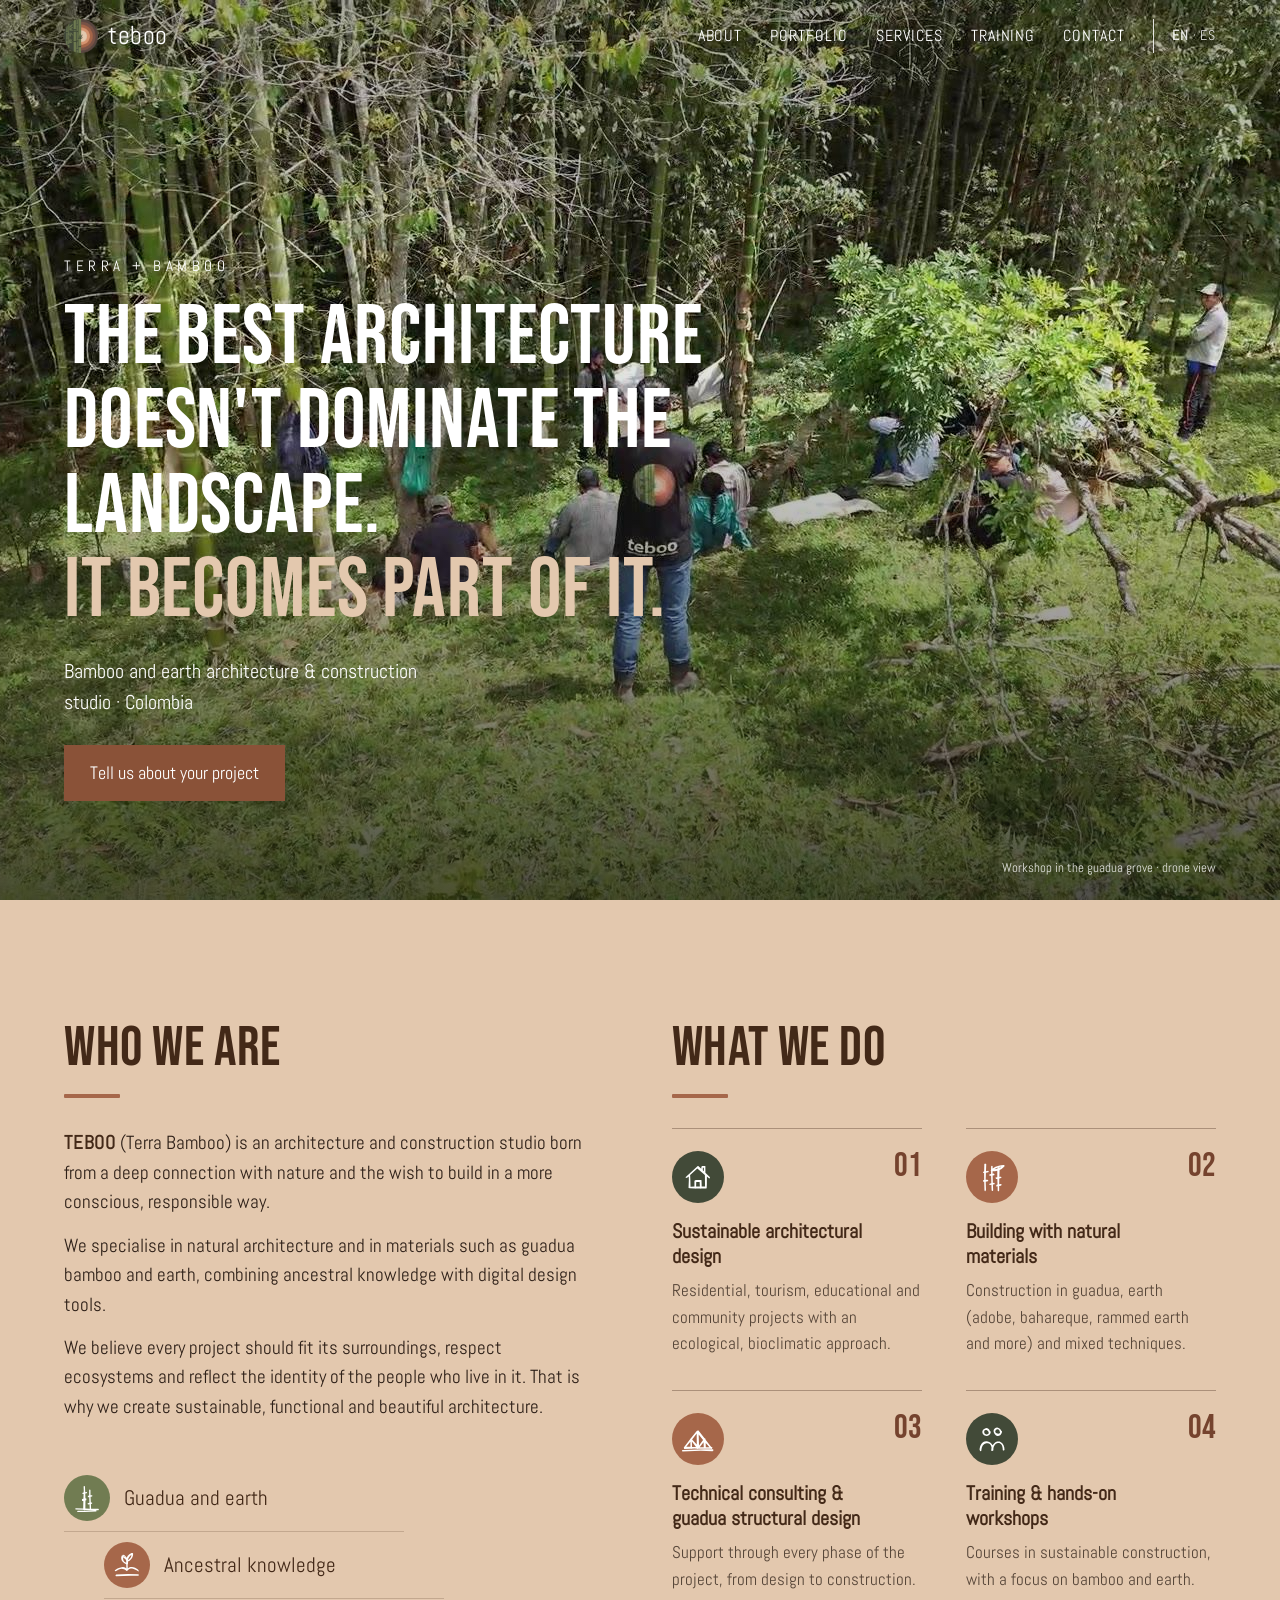
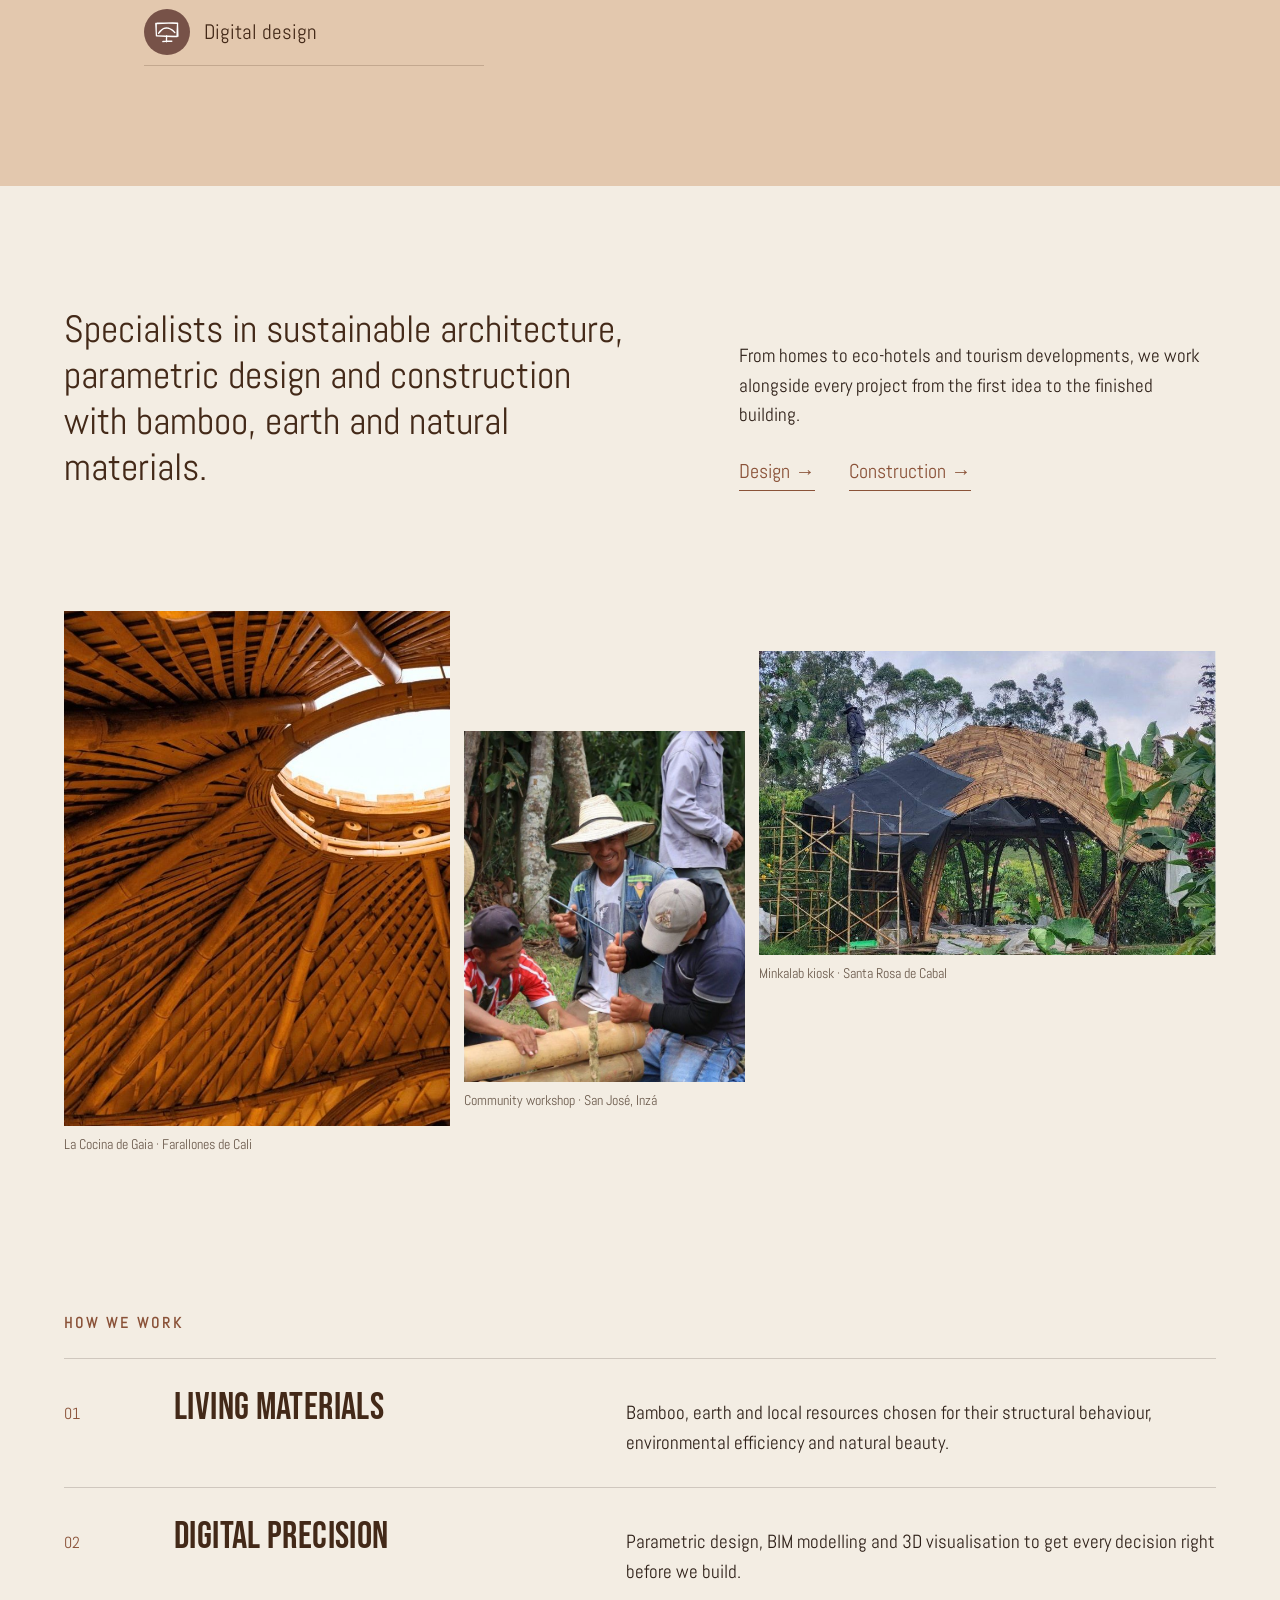
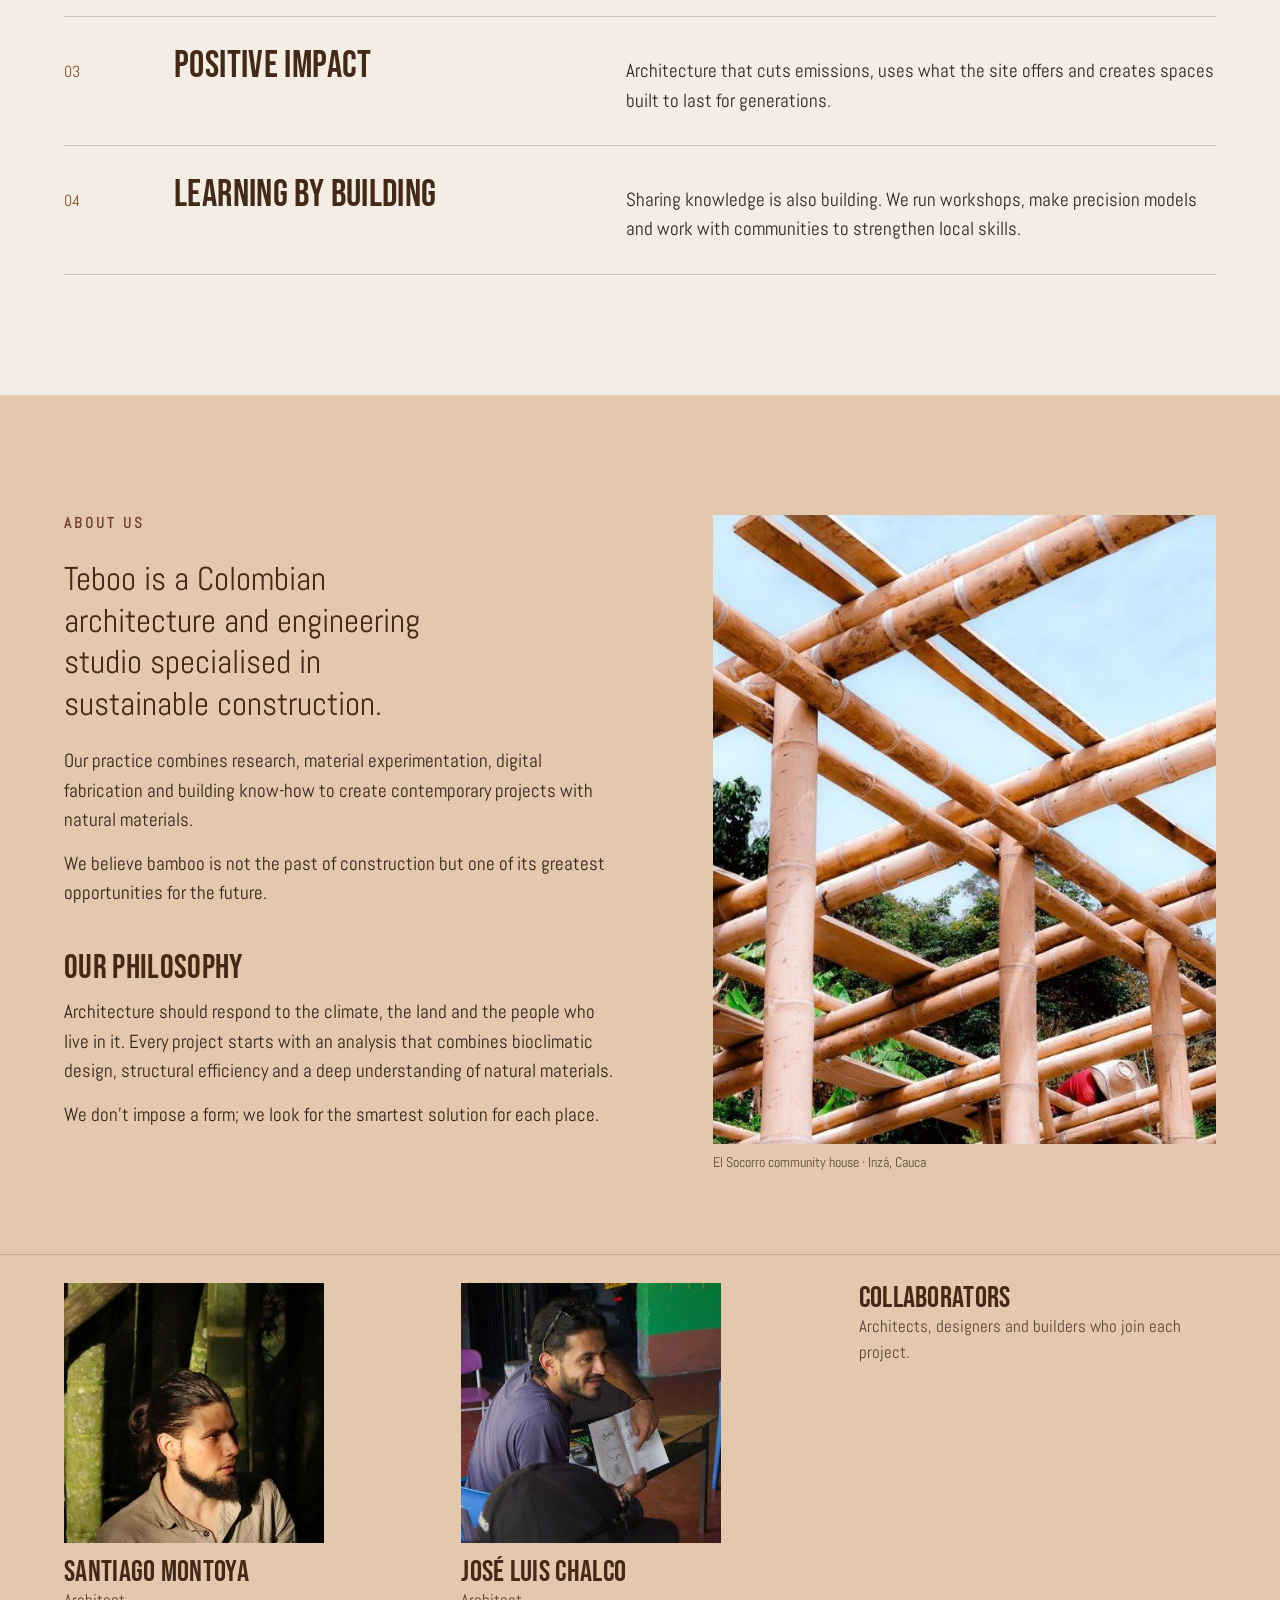
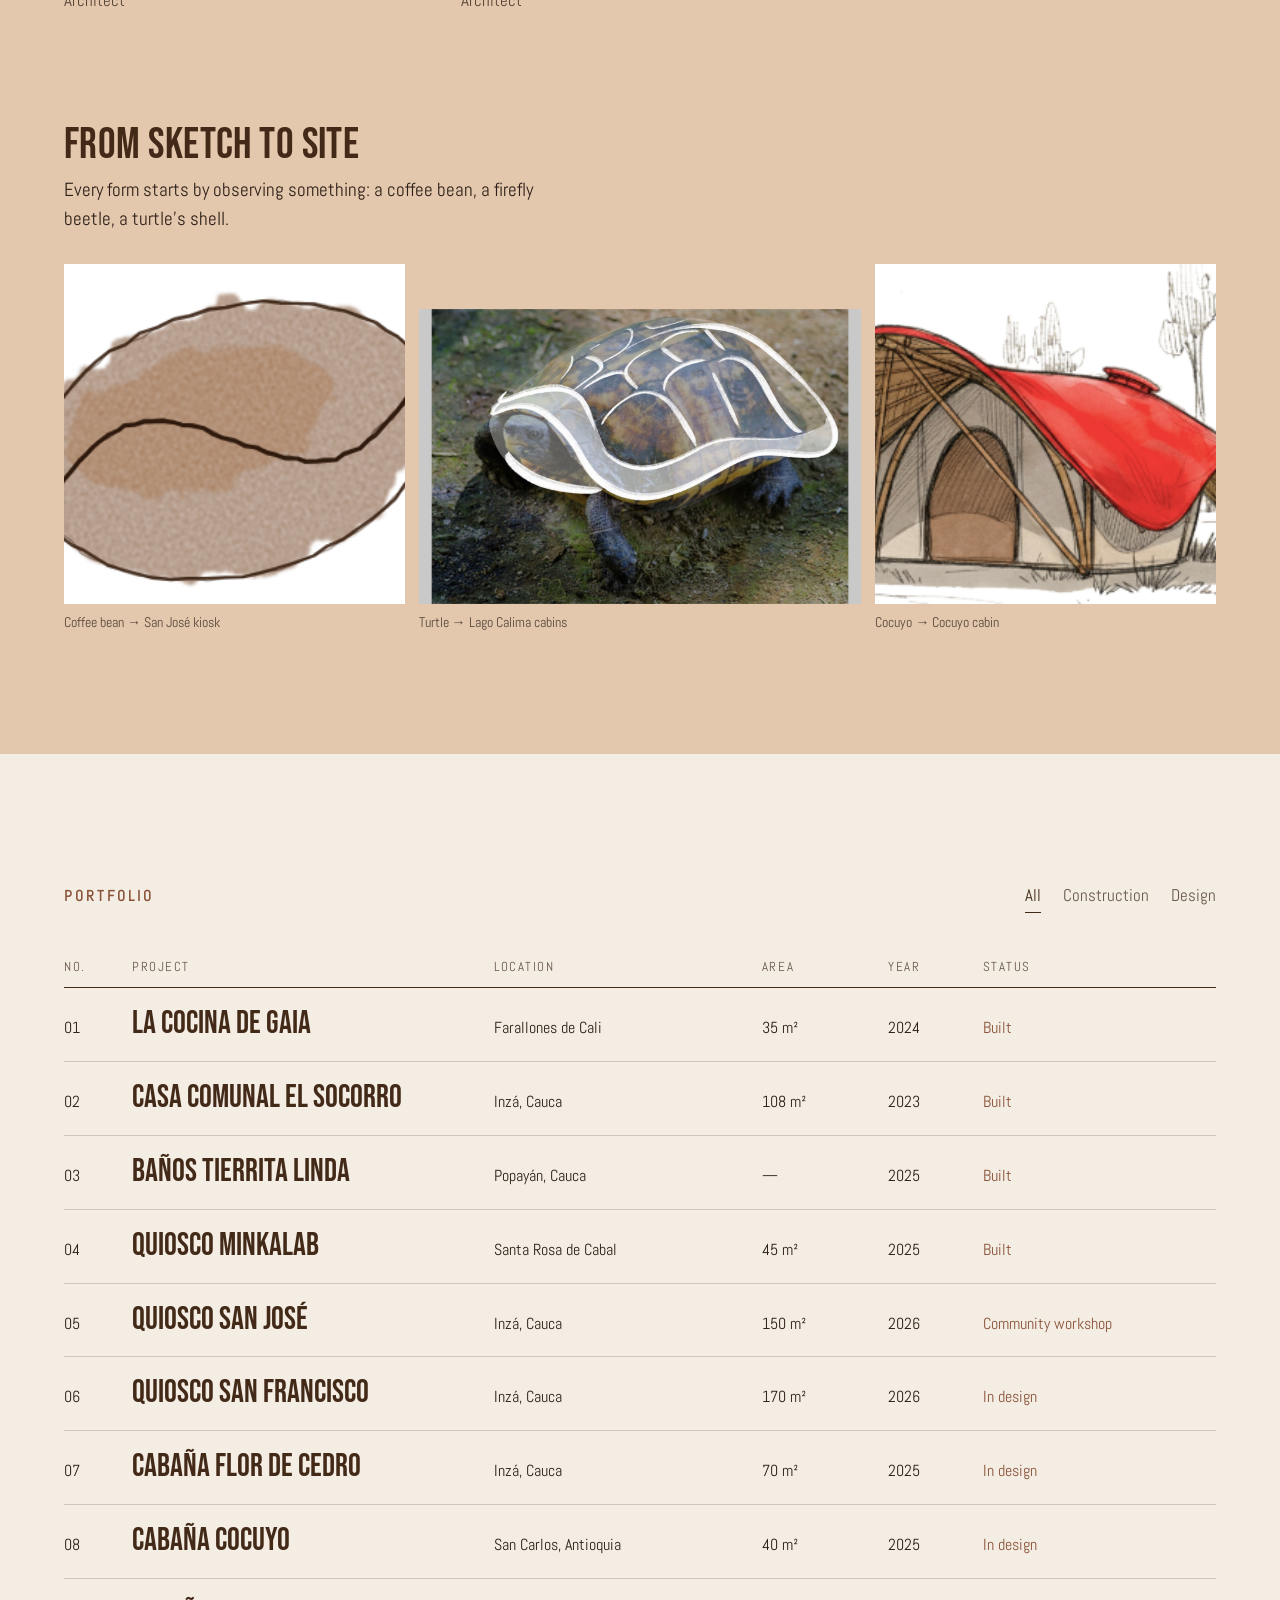
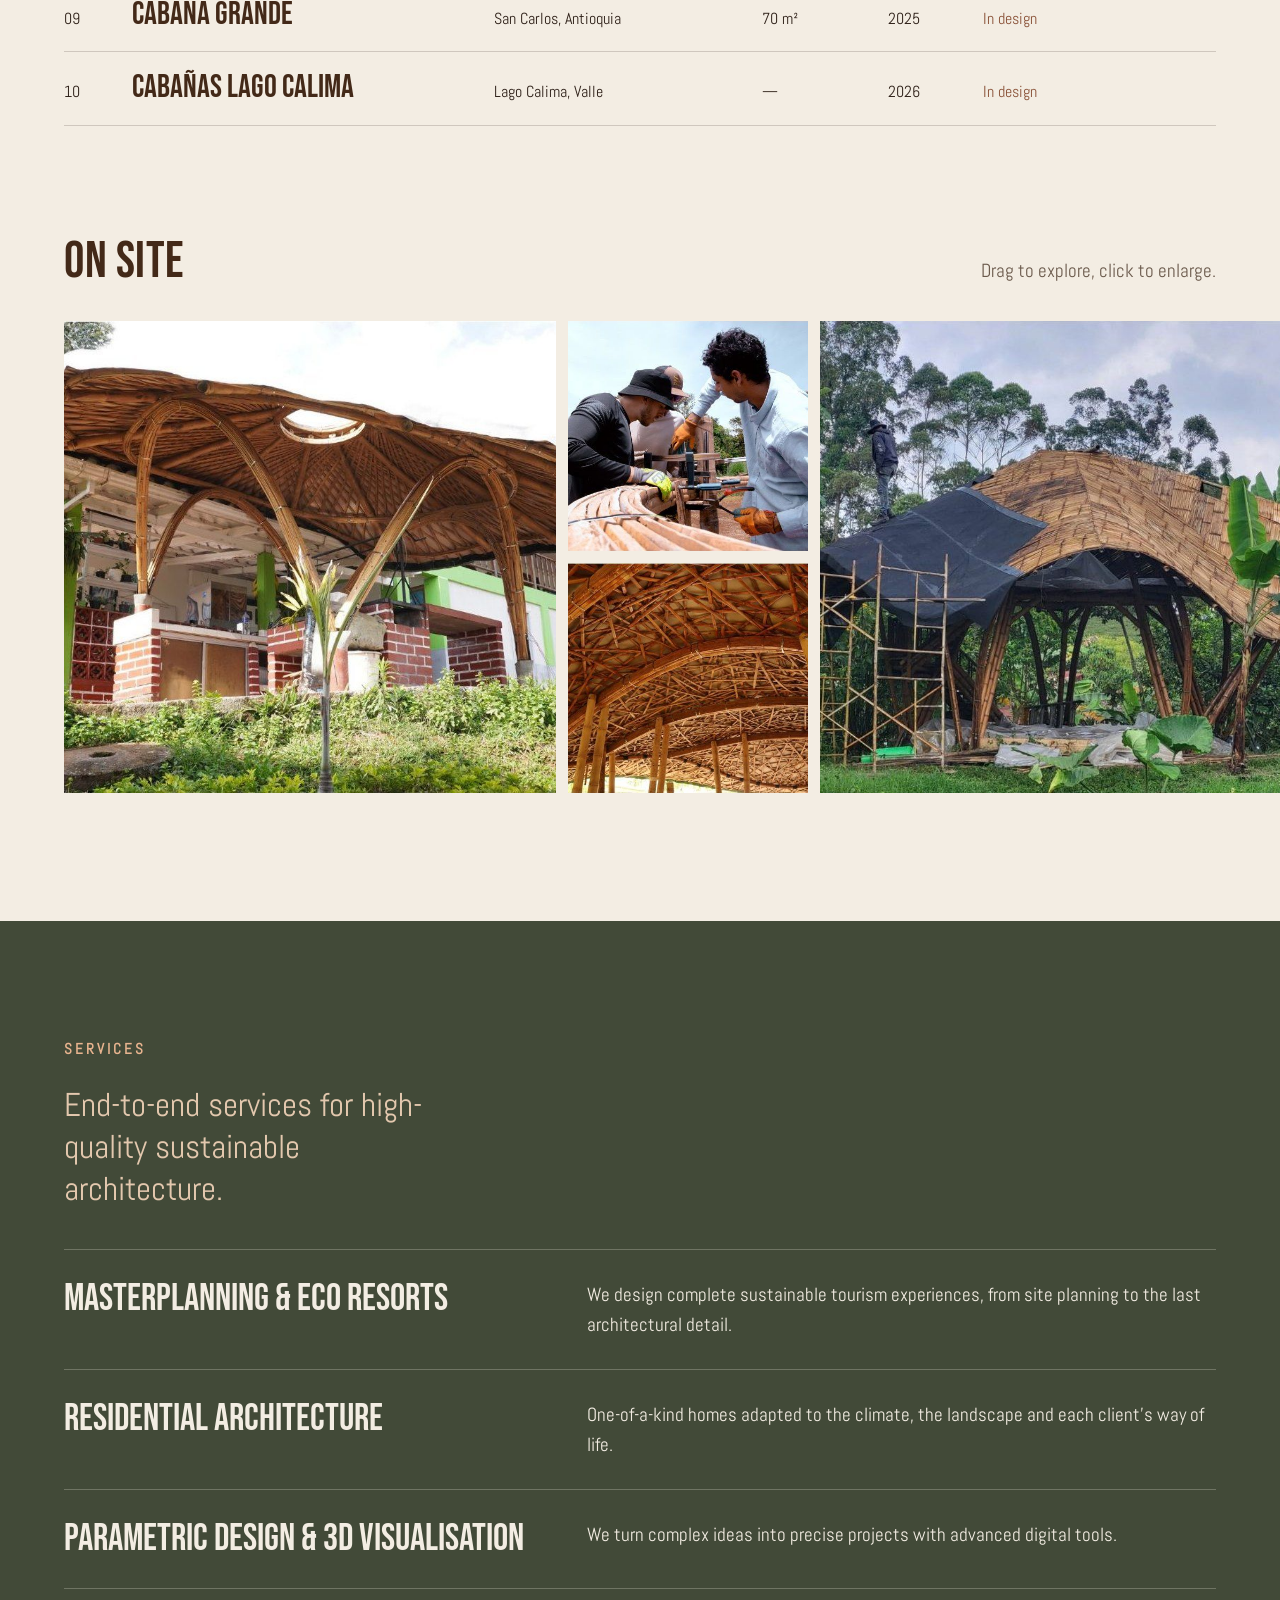
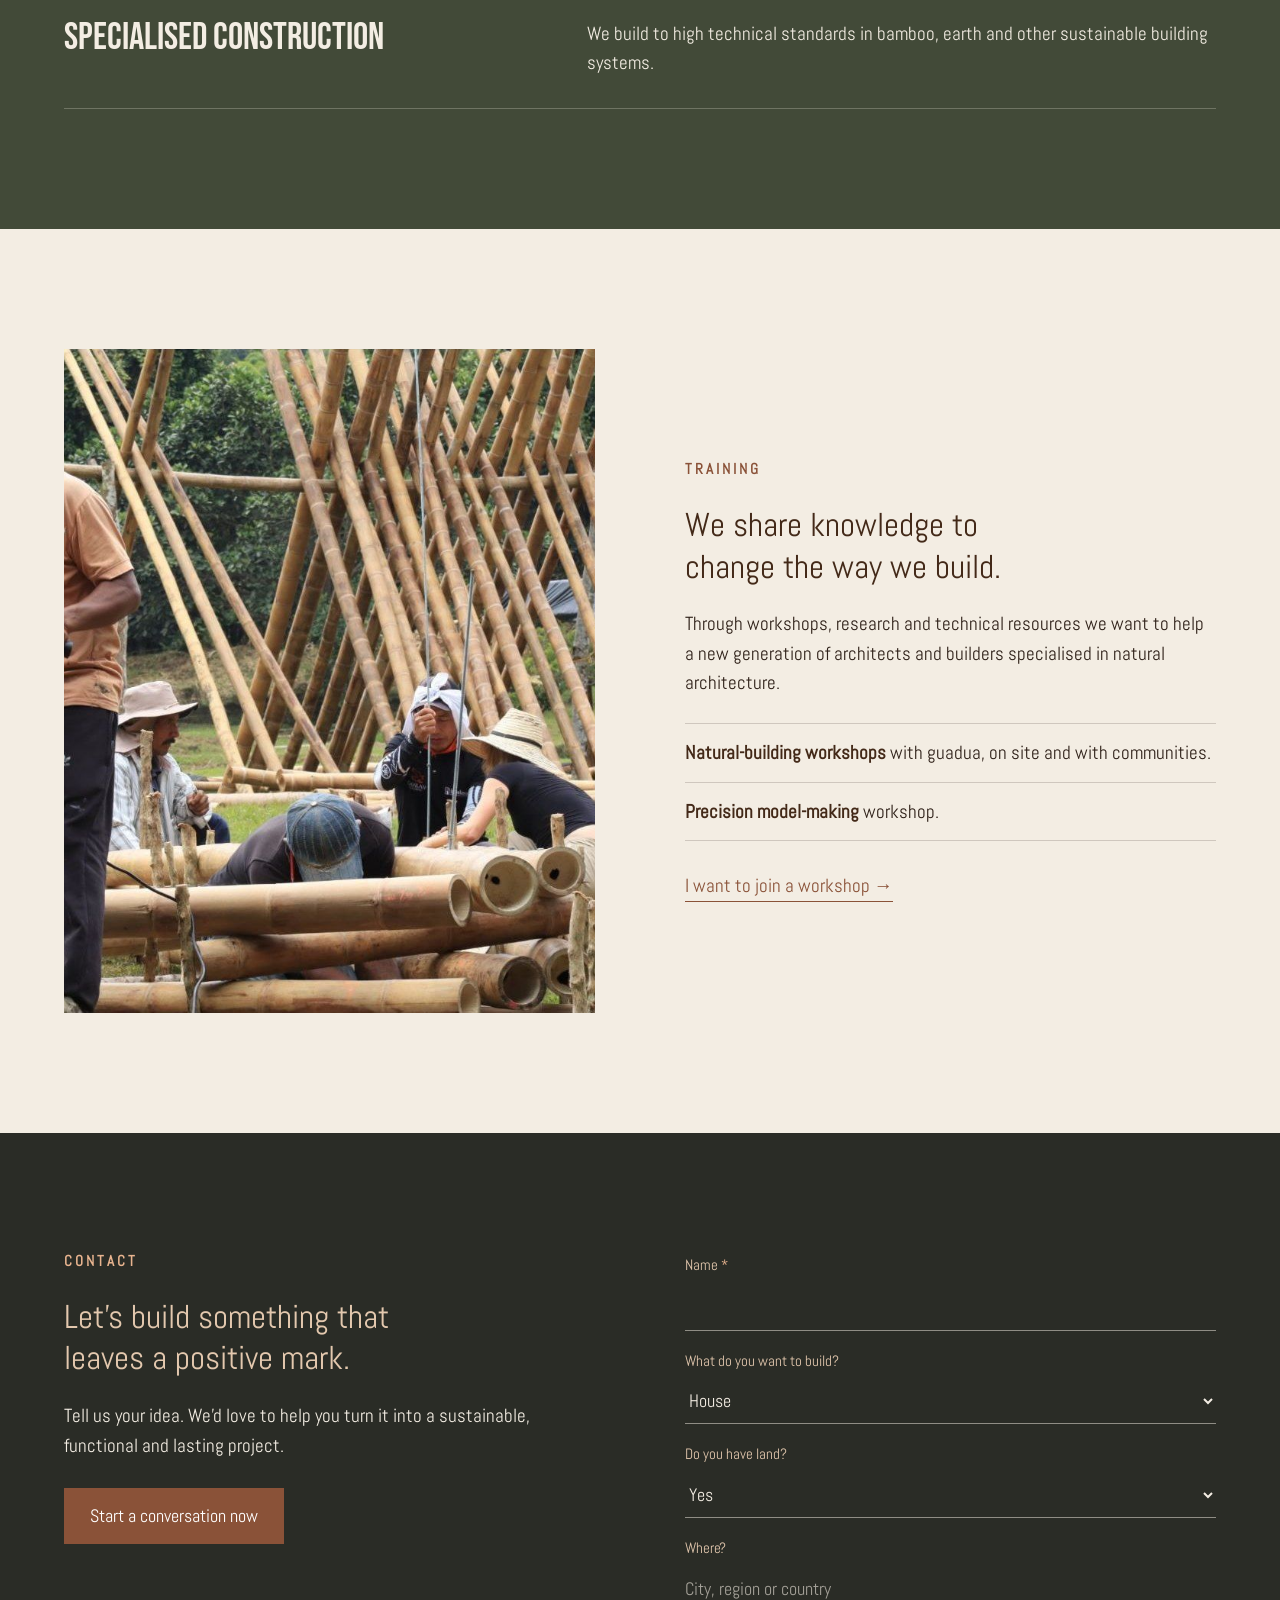
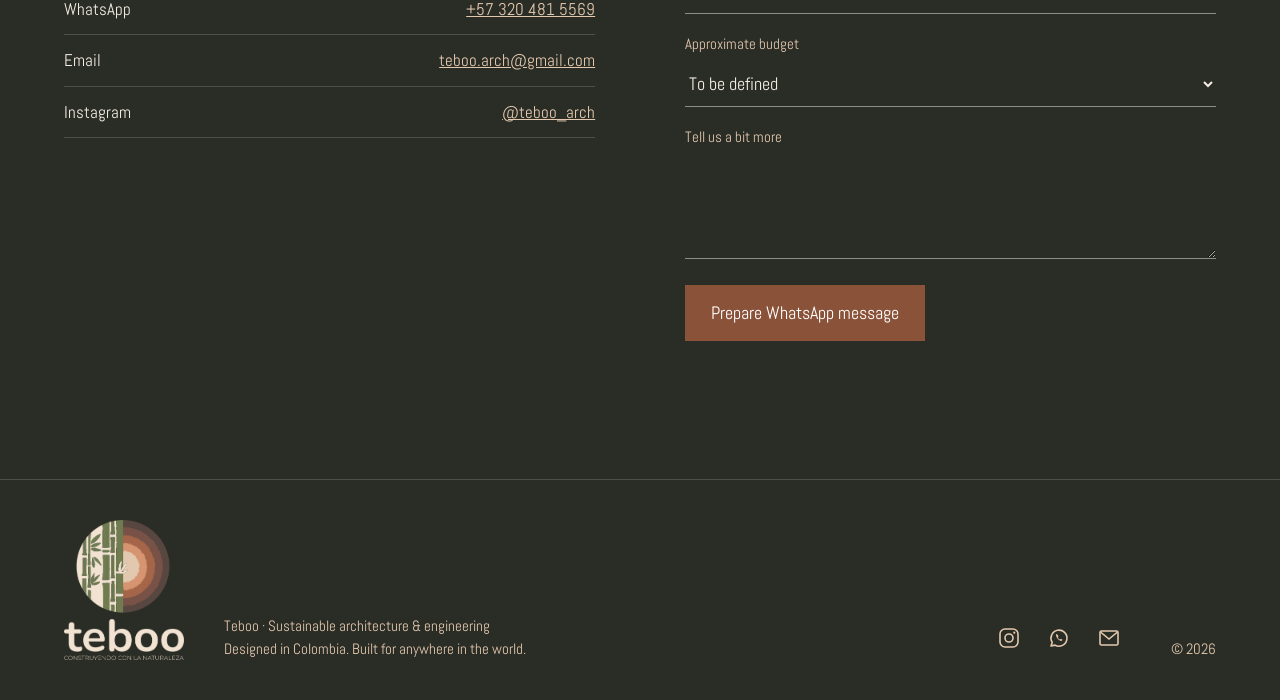
==== commit 2c57b184: "Sección ¿Quiénes somos? + Nuestros servicios bajo la portada, con iconos dibujados a mano (ES/EN) Co" ====
--- a/en/index.html
+++ b/en/index.html
@@ -31,6 +31,18 @@
  </div>
  <p class="credit">Workshop in the guadua grove · drone view</p>
 </section>
+
+<section class="presenta" aria-labelledby="ab-t"><div class="wrap pr-grid">
+ <div class="pr-l">
+  <h2 id="ab-t">Who we are</h2>
+  <p><b>TEBOO</b> (Terra Bamboo) is an architecture and construction studio born from a deep connection with nature and the wish to build in a more conscious, responsible way.</p><p>We specialise in natural architecture and in materials such as guadua bamboo and earth, combining ancestral knowledge with digital design tools.</p><p>We believe every project should fit its surroundings, respect ecosystems and reflect the identity of the people who live in it. That is why we create sustainable, functional and beautiful architecture.</p>
+  <ul class="keys"><li class="k1"><span class="kd"><svg class="ic" viewBox="0 0 100 100" aria-hidden="true"><path d="M48.5 28.7 L50.1 29.7 L50.4 31.5 L50.0 32.4 L48.5 33.4 L43.8 34.3 L44.4 51.4 L46.3 51.3 L47.1 51.7 L48.1 53.2 L48.1 54.2 L47.1 55.6 L47.7 56.5 L47.4 57.7 L44.5 58.8 L44.1 87.7 L59.8 88.3 L58.9 72.0 L53.9 72.8 L52.3 71.8 L52.0 70.0 L53.0 68.5 L58.6 67.1 L57.8 46.7 L54.9 47.3 L53.7 47.1 L53.0 46.1 L53.0 44.5 L53.1 43.6 L54.1 42.1 L57.7 41.3 L57.6 22.4 L58.3 20.7 L60.0 20.0 L61.7 20.7 L62.4 22.4 L62.5 40.6 L67.3 40.1 L68.2 40.5 L69.1 42.1 L69.1 43.0 L68.0 44.5 L62.7 45.8 L63.7 66.1 L66.7 65.7 L68.2 66.8 L68.6 67.6 L68.6 68.6 L67.5 70.1 L64.0 71.0 L64.6 88.4 L90.0 88.8 L91.7 89.5 L92.2 90.2 L92.2 92.1 L90.9 93.4 L90.0 93.6 L82.4 93.7 L83.7 94.9 L83.9 95.8 L83.7 97.5 L82.3 98.6 L33.3 100.3 L16.3 100.4 L15.0 99.1 L14.9 98.0 L15.5 96.4 L17.2 95.7 L39.5 95.3 L76.6 93.7 L43.8 92.5 L43.2 93.4 L41.5 94.0 L40.6 93.8 L39.4 92.6 L38.7 93.3 L37.5 93.3 L36.5 92.1 L10.7 91.3 L9.8 91.1 L8.5 89.8 L8.4 87.9 L9.8 86.7 L10.7 86.5 L36.4 87.3 L36.9 60.3 L33.8 60.9 L32.6 60.7 L32.0 59.1 L33.1 57.8 L32.1 57.0 L31.8 55.2 L32.8 53.7 L37.2 52.7 L37.9 35.4 L35.3 35.7 L34.4 35.4 L33.4 33.8 L33.5 32.9 L34.5 31.4 L38.1 30.5 L38.4 22.2 L37.9 9.7 L38.0 8.8 L39.2 7.4 L41.1 7.4 L42.4 8.6 L42.7 9.5 L43.6 29.5 Z" fill="currentColor"/></svg></span>Guadua and earth</li><li class="k2"><span class="kd"><svg class="ic" viewBox="0 0 100 100" aria-hidden="true"><path d="M53.6 37.9 L53.9 42.0 L53.6 45.3 L53.0 47.6 L52.3 48.2 L52.9 62.1 L57.3 59.2 L62.2 57.4 L67.5 56.8 L72.9 57.7 L79.0 60.1 L87.8 65.6 L90.7 68.0 L90.9 69.5 L92.2 70.9 L92.0 72.1 L91.0 72.8 L89.8 72.6 L82.4 68.0 L73.8 64.1 L68.2 62.5 L63.4 62.1 L58.2 64.2 L54.6 66.9 L51.2 70.4 L49.5 71.2 L48.6 71.1 L43.1 67.0 L39.3 65.1 L35.2 63.9 L30.8 63.6 L25.9 64.2 L20.5 65.9 L12.8 70.9 L11.2 71.0 L9.3 72.1 L7.5 71.7 L6.8 71.0 L6.5 69.2 L6.8 68.4 L14.3 63.5 L20.9 60.6 L30.5 57.9 L35.6 57.2 L40.3 57.8 L44.5 59.6 L47.6 62.1 L47.3 47.3 L40.8 43.9 L36.5 40.6 L32.2 35.8 L30.2 31.6 L29.2 25.2 L29.5 22.1 L30.9 17.4 L32.3 16.0 L34.1 16.1 L35.0 13.6 L36.9 13.2 L41.3 15.5 L44.0 17.6 L47.0 21.0 L48.9 24.3 L52.7 17.4 L58.4 11.4 L66.0 6.8 L67.1 6.7 L68.1 7.5 L70.3 7.3 L71.7 8.5 L71.8 13.0 L70.9 18.1 L68.5 24.0 L65.9 27.9 L62.7 31.4 L59.3 34.4 Z M47.0 33.7 L45.2 30.7 L42.4 27.5 L36.2 22.6 L36.3 28.9 L37.4 33.0 L38.5 35.5 L39.2 36.6 L42.0 38.9 L47.2 42.0 Z M52.8 32.9 L57.5 29.7 L62.1 25.0 L64.6 20.5 L65.8 14.2 L61.6 17.4 L58.1 21.2 L55.2 25.8 Z M37.2 16.9 L37.0 17.6 L44.3 22.7 L42.8 20.9 Z M89.3 83.0 L91.7 84.2 L92.4 85.9 L91.7 87.6 L90.0 88.2 L63.7 88.4 L11.3 90.4 L9.5 89.7 L8.8 88.0 L10.2 84.5 L11.3 84.0 L53.9 82.4 Z" fill="currentColor"/></svg></span>Ancestral knowledge</li><li class="k3"><span class="kd"><svg class="ic" viewBox="0 0 100 100" aria-hidden="true"><path d="M12.4 17.6 L12.9 16.5 L14.0 16.0 L39.2 16.4 L70.3 15.5 L88.8 16.1 L89.6 16.6 L90.2 18.4 L89.9 25.0 L91.4 66.1 L90.5 67.0 L88.4 67.1 L87.9 67.9 L86.2 68.6 L68.5 68.6 L50.9 67.9 L50.4 80.8 L68.1 80.4 L69.0 81.3 L69.5 82.8 L68.8 84.5 L67.2 85.3 L49.4 85.9 L48.9 87.2 L47.8 87.6 L46.7 87.1 L46.2 86.0 L34.2 86.2 L33.4 85.7 L32.6 84.1 L33.3 82.3 L34.0 81.8 L35.6 81.3 L45.6 81.0 L46.1 67.6 L12.2 66.3 L10.5 65.6 L10.0 64.9 L7.7 19.4 L8.4 17.7 L9.2 17.2 L10.1 17.0 Z M55.0 20.5 L13.7 22.4 L13.7 45.7 L14.5 61.5 L46.4 62.3 L47.0 61.4 L48.7 60.7 L50.4 61.5 L50.9 62.4 L83.7 63.7 L84.0 47.1 L85.3 21.3 Z M31.6 45.1 L22.6 55.6 L20.3 57.0 L19.3 57.0 L17.8 55.9 L17.5 54.1 L19.9 50.4 L24.4 45.0 L29.0 40.7 L33.7 37.4 L38.8 34.9 L47.0 33.2 L55.3 33.9 L63.6 37.1 L69.0 40.6 L74.4 45.0 L79.9 50.6 L80.5 52.3 L79.8 54.0 L78.1 54.6 L77.2 54.4 L68.7 46.3 L63.7 42.7 L58.8 40.1 L51.8 38.1 L47.2 38.0 L40.6 39.4 L36.2 41.5 Z" fill="currentColor"/></svg></span>Digital design</li></ul>
+ </div>
+ <div class="pr-r">
+  <h2>What we do</h2>
+  <ol class="svc"><li><span class="sn">01</span><span class="si"><svg class="ic" viewBox="0 0 100 100" aria-hidden="true"><path d="M73.1 36.8 L86.8 49.7 L87.6 51.4 L86.6 53.7 L84.9 54.3 L77.8 48.7 L77.7 71.8 L77.2 84.3 L76.7 85.4 L75.6 85.8 L60.0 86.1 L58.6 86.7 L57.0 86.1 L42.7 86.0 L41.6 86.4 L40.1 85.9 L24.3 85.4 L20.8 84.7 L20.4 83.6 L21.4 58.7 L21.0 48.2 L17.1 51.8 L15.4 52.4 L14.4 52.1 L13.4 52.9 L11.7 52.5 L11.3 51.3 L11.8 50.2 L49.2 15.8 L51.0 15.8 L51.7 16.3 L60.2 24.5 L60.5 18.0 L62.9 15.9 L71.5 15.5 L72.6 16.0 L73.1 17.2 Z M25.4 44.1 L26.2 59.8 L26.6 80.5 L38.9 80.0 L38.8 61.9 L40.1 60.6 L41.6 60.4 L43.0 59.6 L52.9 59.3 L59.5 59.2 L61.0 60.1 L61.5 79.5 L72.0 79.4 L71.5 43.5 L47.9 23.3 Z M65.0 29.1 L68.3 32.3 L68.3 21.2 L65.1 21.3 Z M55.8 79.6 L55.1 65.3 L44.5 65.3 L44.1 79.9 Z" fill="currentColor"/></svg></span><h3>Sustainable architectural design</h3><p>Residential, tourism, educational and community projects with an ecological, bioclimatic approach.</p></li><li><span class="sn">02</span><span class="si"><svg class="ic" viewBox="0 0 100 100" aria-hidden="true"><path d="M21.9 34.9 L22.6 33.9 L25.4 32.8 L26.0 9.5 L27.3 8.3 L31.0 8.6 L32.0 10.1 L31.2 31.8 L37.9 30.7 L39.5 31.7 L39.8 33.5 L39.4 34.4 L37.9 35.4 L31.0 36.7 L30.3 58.8 L35.1 58.3 L37.4 59.4 L38.3 61.0 L38.3 61.9 L37.2 63.4 L30.4 64.5 L31.2 90.7 L29.7 94.0 L28.6 94.5 L27.1 93.5 L26.4 90.9 L25.6 65.1 L23.0 64.7 L22.3 64.0 L21.7 61.7 L22.5 60.1 L25.5 59.5 L25.3 37.7 L24.4 37.7 L22.5 36.6 Z M55.0 39.2 L56.2 39.5 L57.7 41.2 L57.9 43.0 L56.8 44.5 L52.0 45.3 L52.7 68.8 L56.6 68.2 L58.1 69.2 L58.5 71.0 L57.7 72.5 L52.9 73.7 L53.6 91.3 L53.0 93.0 L51.3 94.1 L49.6 93.1 L48.8 91.5 L48.1 74.6 L43.5 75.3 L42.6 74.9 L41.6 73.4 L42.0 71.6 L42.6 71.0 L47.9 69.7 L47.2 45.9 L43.3 46.2 L42.5 45.8 L41.6 44.2 L41.7 43.2 L42.9 41.4 L47.1 40.5 L47.1 31.7 L46.1 30.5 L46.0 29.6 L47.1 27.5 L47.4 16.2 L48.3 15.3 L49.7 15.1 L51.4 15.9 L51.9 16.7 L52.0 23.4 L60.9 18.2 L71.3 14.6 L78.7 13.1 L86.3 12.5 L87.2 12.6 L89.1 14.2 L89.6 15.3 L89.1 16.4 L85.3 20.3 L79.9 24.7 L73.8 28.2 L73.0 49.5 L77.6 49.2 L79.1 50.2 L79.4 52.0 L78.4 53.5 L72.8 54.8 L72.4 72.4 L78.1 71.6 L79.6 72.7 L79.9 74.5 L79.5 75.4 L77.4 77.1 L72.4 78.3 L72.4 92.1 L71.7 93.8 L71.0 94.3 L69.1 94.3 L67.8 93.0 L67.6 79.2 L64.1 79.8 L62.8 78.5 L63.1 77.3 L63.8 76.7 L64.1 74.7 L64.8 74.0 L67.4 73.3 L66.6 56.0 L64.2 56.2 L63.3 55.9 L60.7 53.3 L61.4 51.6 L66.5 50.6 L66.5 30.7 L59.3 31.8 L51.9 31.7 L51.9 39.7 Z M61.5 23.3 L57.6 26.1 L66.7 24.3 L66.9 22.5 L67.8 21.6 L69.2 21.8 L69.5 20.0 Z M72.8 19.1 L73.9 20.4 L74.0 21.3 L79.4 17.9 L77.6 18.1 Z" fill="currentColor"/></svg></span><h3>Building with natural materials</h3><p>Construction in guadua, earth (adobe, bahareque, rammed earth and more) and mixed techniques.</p></li><li><span class="sn">03</span><span class="si"><svg class="ic" viewBox="0 0 100 100" aria-hidden="true"><path d="M27.1 80.4 L7.4 81.1 L6.5 80.3 L5.6 76.5 L25.9 49.9 L26.6 48.3 L27.7 47.7 L46.0 25.3 L48.3 24.4 L49.9 23.0 L51.5 23.5 L70.4 47.6 L71.4 47.6 L73.2 48.9 L73.8 52.0 L89.5 72.5 L92.0 75.3 L94.4 76.0 L95.1 77.7 L93.5 80.7 L91.8 81.3 L89.9 80.2 L50.5 80.3 L49.3 81.1 L48.2 80.9 L47.5 80.2 L39.1 79.9 L30.0 80.3 L28.5 81.3 Z M13.4 74.0 L26.4 74.5 L26.1 58.3 L20.9 64.7 Z M31.3 74.8 L43.8 75.3 L30.9 58.0 L31.1 66.2 Z M55.3 75.6 L68.0 75.7 L67.3 59.9 Z M74.1 62.4 L74.4 75.7 L85.7 75.5 L80.0 69.1 Z M31.6 51.4 L46.1 67.5 L45.9 33.0 Z M52.1 36.2 L53.2 70.3 L65.8 52.8 Z M1.5 89.0 L0.2 87.7 L0.1 85.9 L1.4 84.6 L2.3 84.4 L69.0 82.1 L96.0 82.4 L97.6 83.2 L98.3 84.9 L97.5 86.6 L96.5 87.1 L96.0 88.1 L94.9 88.5 L58.5 87.1 Z" fill="currentColor"/></svg></span><h3>Technical consulting &amp; guadua structural design</h3><p>Support through every phase of the project, from design to construction.</p></li><li><span class="sn">04</span><span class="si"><svg class="ic" viewBox="0 0 100 100" aria-hidden="true"><path d="M77.4 21.4 L78.6 24.3 L79.9 24.5 L81.1 25.9 L81.0 28.9 L80.4 30.9 L77.1 36.8 L75.5 38.4 L72.1 40.2 L68.5 40.7 L66.6 40.4 L62.6 38.7 L59.6 35.9 L56.9 31.9 L55.3 28.3 L54.9 24.1 L56.0 20.1 L58.6 16.9 L62.2 14.9 L66.4 14.3 L70.7 15.3 L74.4 17.7 Z M73.8 31.8 L75.6 29.8 L74.8 29.0 L73.2 23.7 L71.3 21.3 L68.9 19.8 L66.6 19.2 L62.9 21.2 L61.1 23.6 L60.2 26.5 L60.4 28.1 L61.9 30.4 L64.3 32.2 L67.1 33.2 L70.0 33.3 Z M43.5 25.8 L45.0 26.1 L46.2 27.5 L45.4 32.2 L42.9 36.2 L39.7 38.6 L37.3 39.7 L32.9 40.4 L30.7 40.2 L26.9 39.0 L23.0 36.1 L21.7 34.4 L20.1 30.9 L19.8 26.3 L21.2 22.4 L24.0 19.3 L29.9 16.5 L33.7 16.0 L37.4 17.0 L40.5 19.3 L42.6 22.5 Z M39.5 32.8 L39.9 31.5 L38.9 27.4 L37.4 24.9 L35.3 23.1 L32.7 22.0 L30.1 21.8 L26.6 23.4 L25.7 26.0 L25.6 29.2 L26.5 32.2 L27.7 33.9 L30.2 35.2 L33.1 35.6 L36.0 35.1 Z M48.2 75.1 L46.2 69.4 L43.2 66.0 L41.6 64.8 L37.9 63.1 L32.0 62.9 L26.1 65.4 L22.6 68.5 L21.1 70.5 L18.6 75.6 L17.1 82.0 L16.8 85.8 L16.0 87.5 L14.2 88.0 L13.3 87.8 L12.6 87.2 L12.0 85.3 L11.2 84.3 L11.4 79.6 L13.1 72.5 L14.5 69.2 L17.8 64.2 L20.0 61.9 L24.4 58.9 L27.1 57.8 L32.2 56.9 L37.3 57.5 L44.3 60.8 L48.5 64.6 L51.8 69.8 L57.1 62.9 L61.8 59.5 L66.4 57.9 L69.3 57.6 L74.0 58.2 L76.4 59.1 L79.0 60.6 L82.8 64.1 L86.2 69.9 L88.4 76.2 L89.1 84.2 L86.9 86.1 L85.1 86.1 L84.3 85.6 L83.5 83.9 L83.5 80.2 L82.4 73.9 L80.4 69.1 L77.7 65.7 L72.8 62.8 L68.8 62.4 L65.6 63.0 L62.2 64.9 L59.0 67.9 L56.4 72.3 L55.3 74.9 L54.3 79.6 L54.3 84.9 L52.2 87.3 L50.3 87.1 L49.1 87.5 L47.7 86.4 L47.9 81.9 L48.6 77.7 Z" fill="currentColor"/></svg></span><h3>Training &amp; hands-on workshops</h3><p>Courses in sustainable construction, with a focus on bamboo and earth.</p></li></ol>
+ </div>
+</div></section>
 
 <section class="intro wrap">
  <p class="lede">Specialists in sustainable architecture, parametric design and construction with bamboo, earth and natural materials.</p>
--- a/style.css
+++ b/style.css
@@ -244,3 +244,30 @@
   .b-item{transition:none;opacity:1;transform:none}
   .lightbox,.lightbox figure{animation:none}
 }
+
+/* presentación bajo la portada (¿Quiénes somos? + servicios, del portafolio) */
+.presenta{background:var(--sand)}
+.pr-grid{display:grid;grid-template-columns:1fr 1.05fr;gap:7vw;align-items:start}
+.presenta h2{font-size:clamp(44px,4.4vw,64px);color:var(--brown)}
+.presenta h2::after{content:"";display:block;width:56px;height:4px;background:var(--terra);margin:18px 0 30px;border-radius:1px}
+.presenta p{color:var(--text)}
+.presenta p b{color:var(--brown);letter-spacing:.04em}
+.keys{list-style:none;margin-top:44px}
+.keys li{display:flex;align-items:center;gap:14px;font-size:21px;color:var(--brown);padding:10px 0;border-bottom:1px solid rgba(67,41,24,.2);max-width:340px}
+.keys .k2{margin-left:40px}.keys .k3{margin-left:80px}
+.kd{flex:0 0 46px;height:46px;border-radius:50%;display:grid;place-items:center;color:#fff}
+.k1 .kd{background:var(--olive)}.k2 .kd{background:var(--terra)}.k3 .kd{background:#775248}
+.kd .ic{width:28px;height:28px}
+.svc{list-style:none;display:grid;grid-template-columns:1fr 1fr;column-gap:44px}
+.svc li{position:relative;border-top:1px solid rgba(67,41,24,.35);padding:22px 0 34px}
+.sn{position:absolute;right:0;top:20px;font-family:"Bebas Neue",sans-serif;font-size:34px;color:var(--terra-t-sand);line-height:1}
+.si{display:grid;place-items:center;width:52px;height:52px;border-radius:50%;background:var(--forest);color:#fff;margin-bottom:16px}
+.svc li:nth-child(2) .si,.svc li:nth-child(3) .si{background:var(--terra)}
+.si .ic{width:32px;height:32px}
+.svc h3{font-family:Abel,sans-serif;font-weight:700;font-size:20px;line-height:1.25;letter-spacing:0;color:var(--brown);margin-bottom:8px;padding-right:44px}
+.svc p{font-size:17px;color:var(--muted-sand)}
+@media (max-width:900px){
+  .pr-grid{grid-template-columns:1fr;gap:70px}
+  .svc{grid-template-columns:1fr}
+  .keys .k2{margin-left:24px}.keys .k3{margin-left:48px}
+}
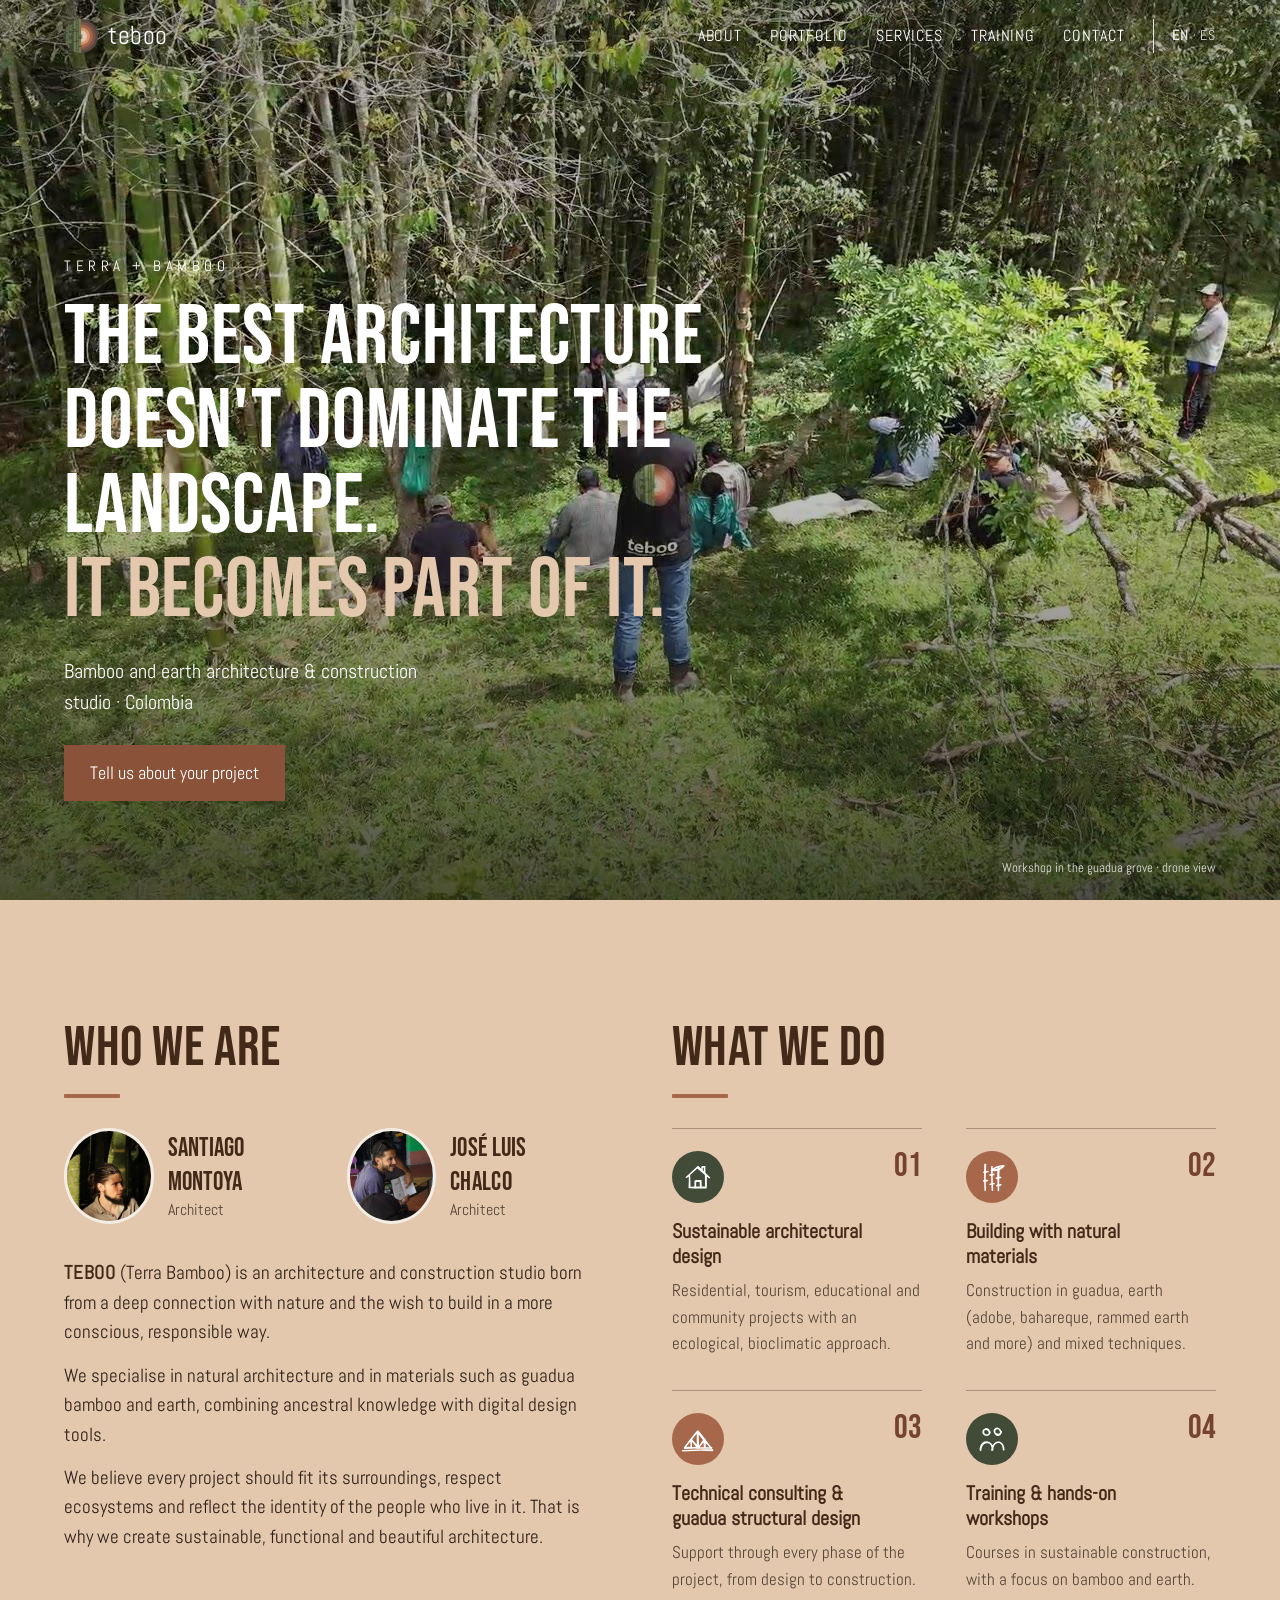
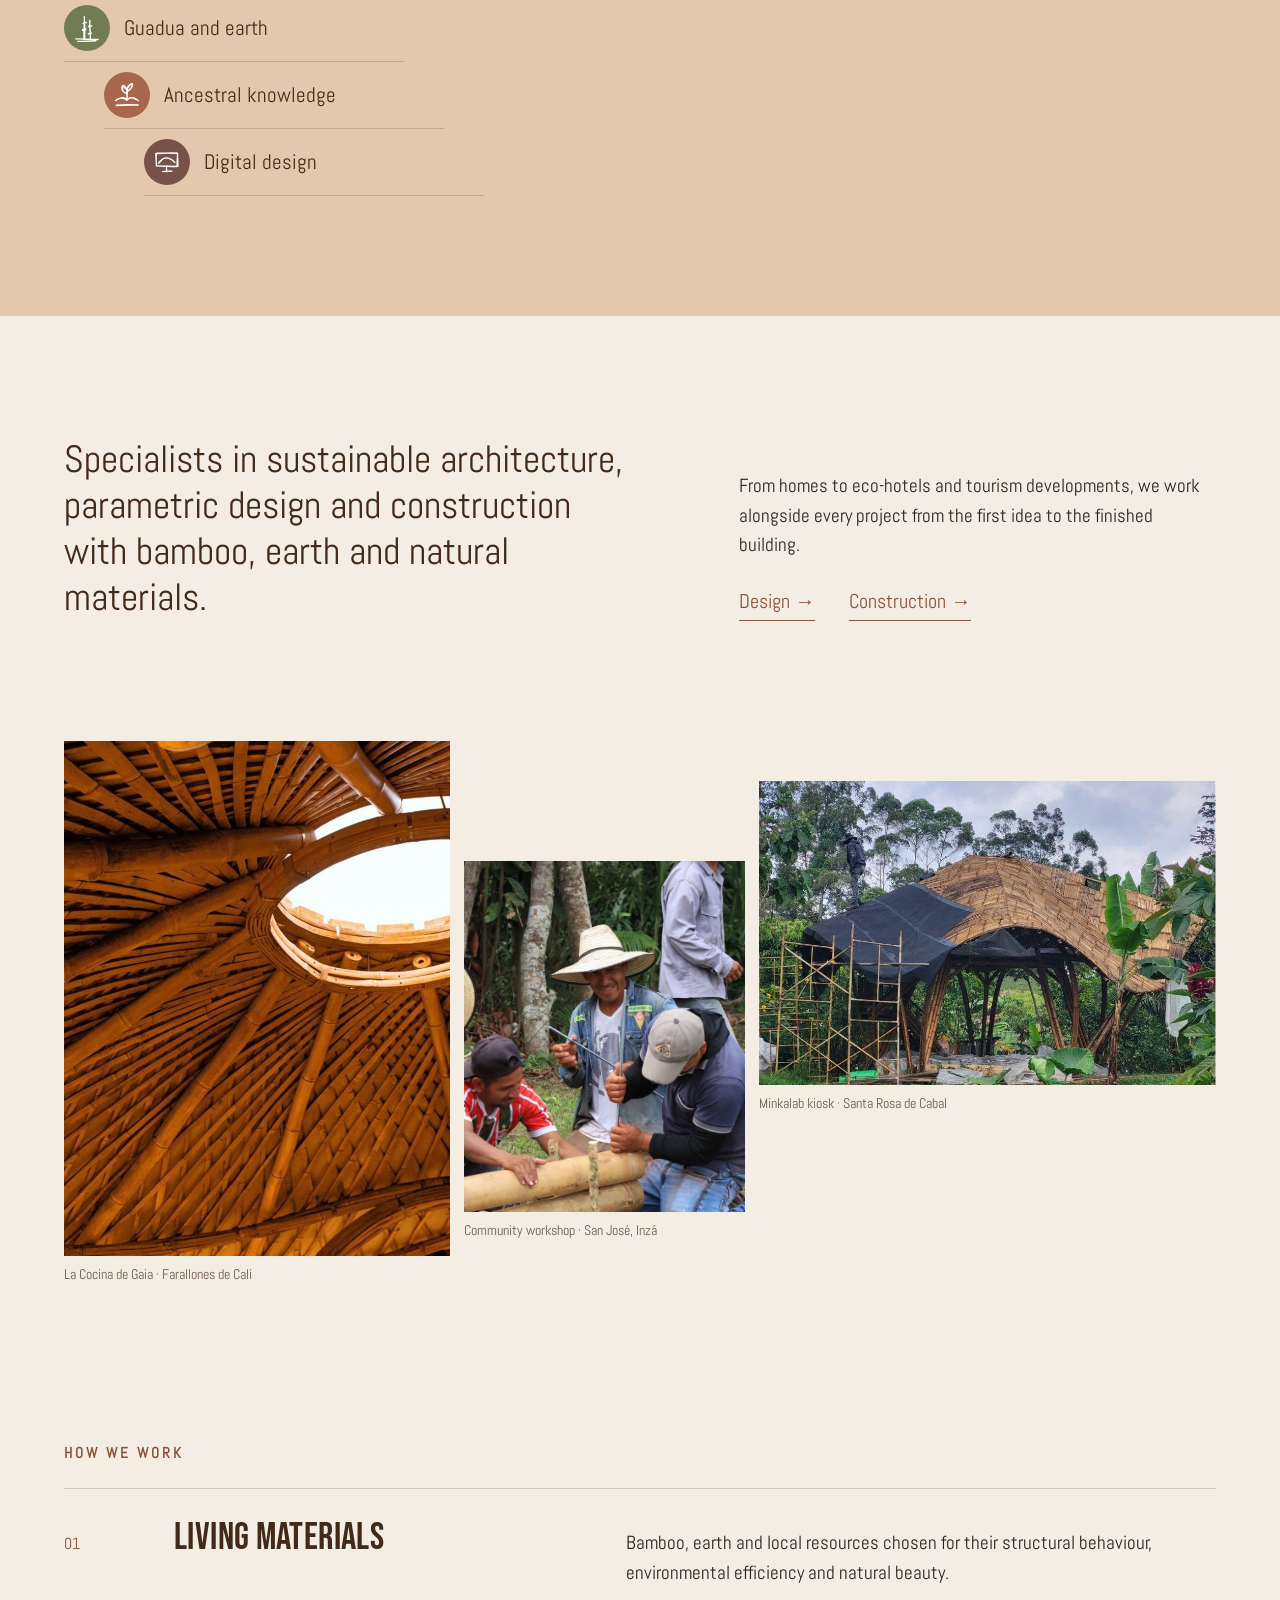
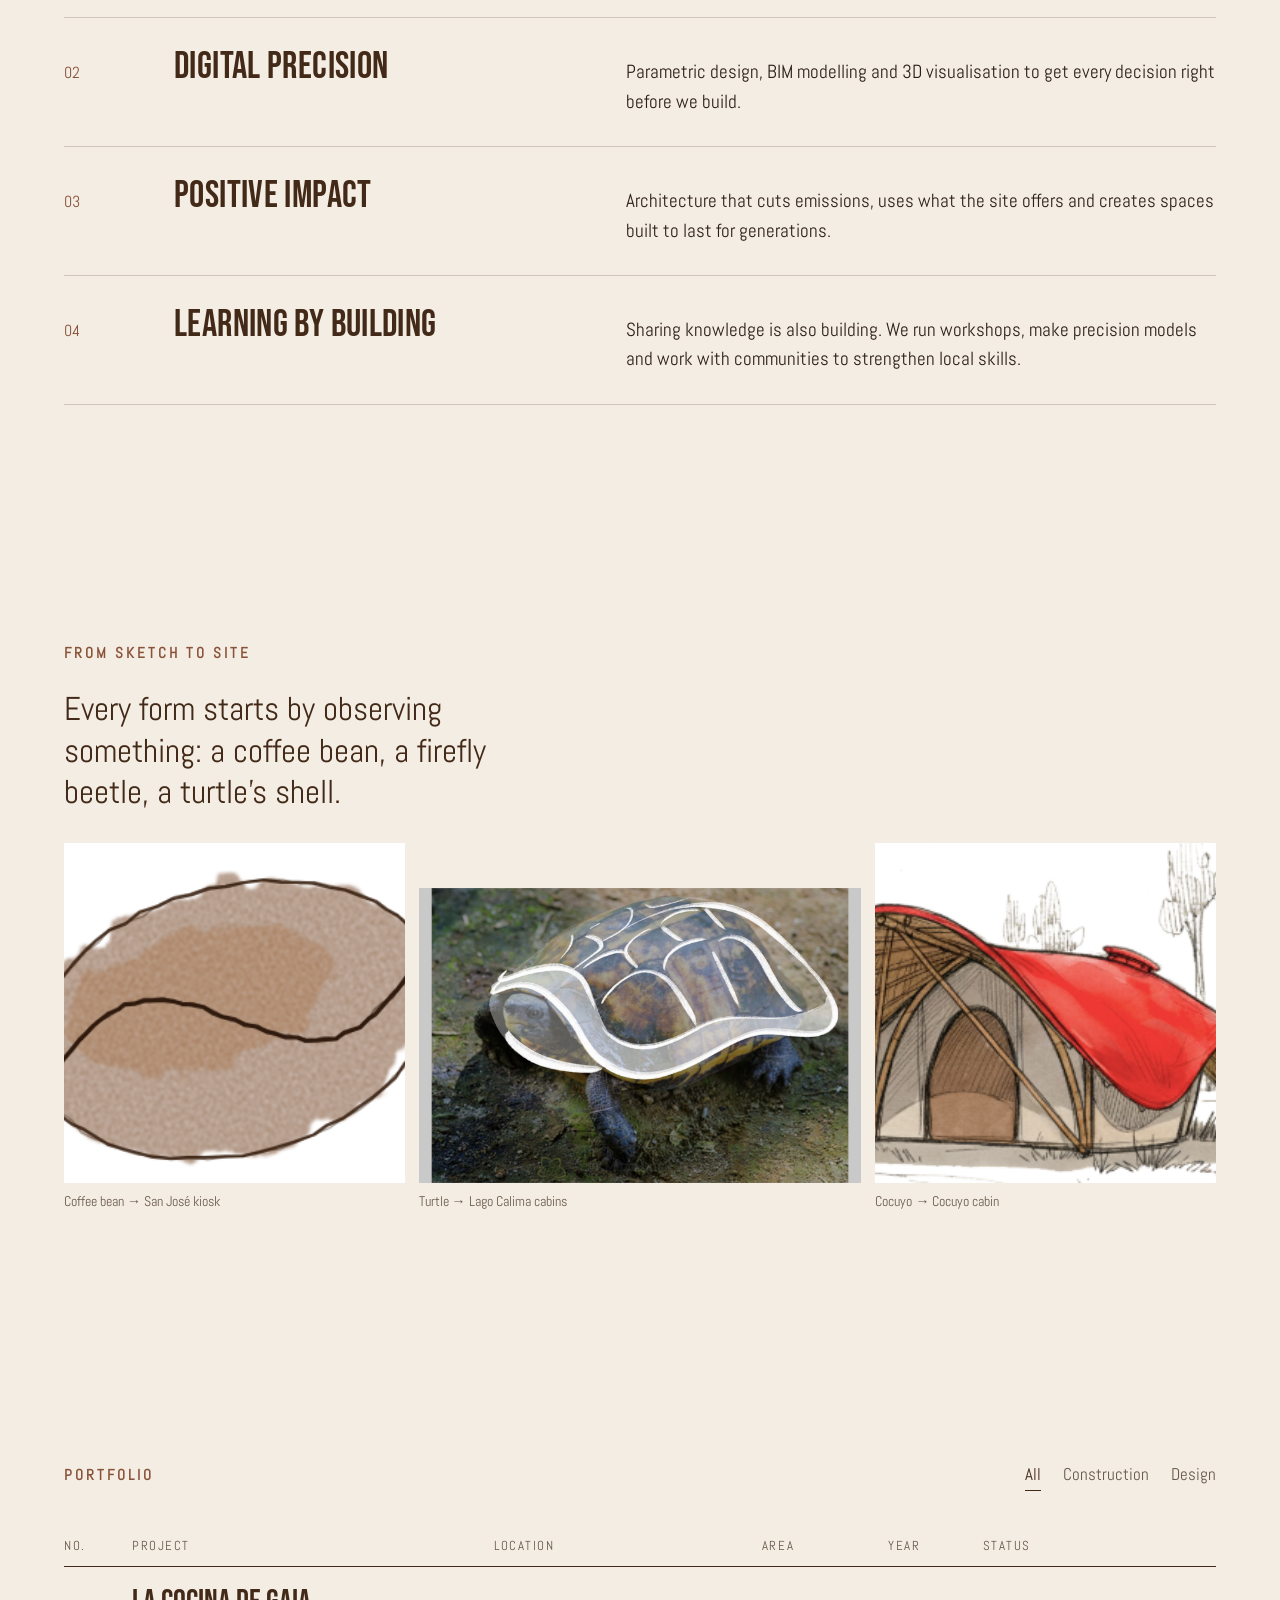
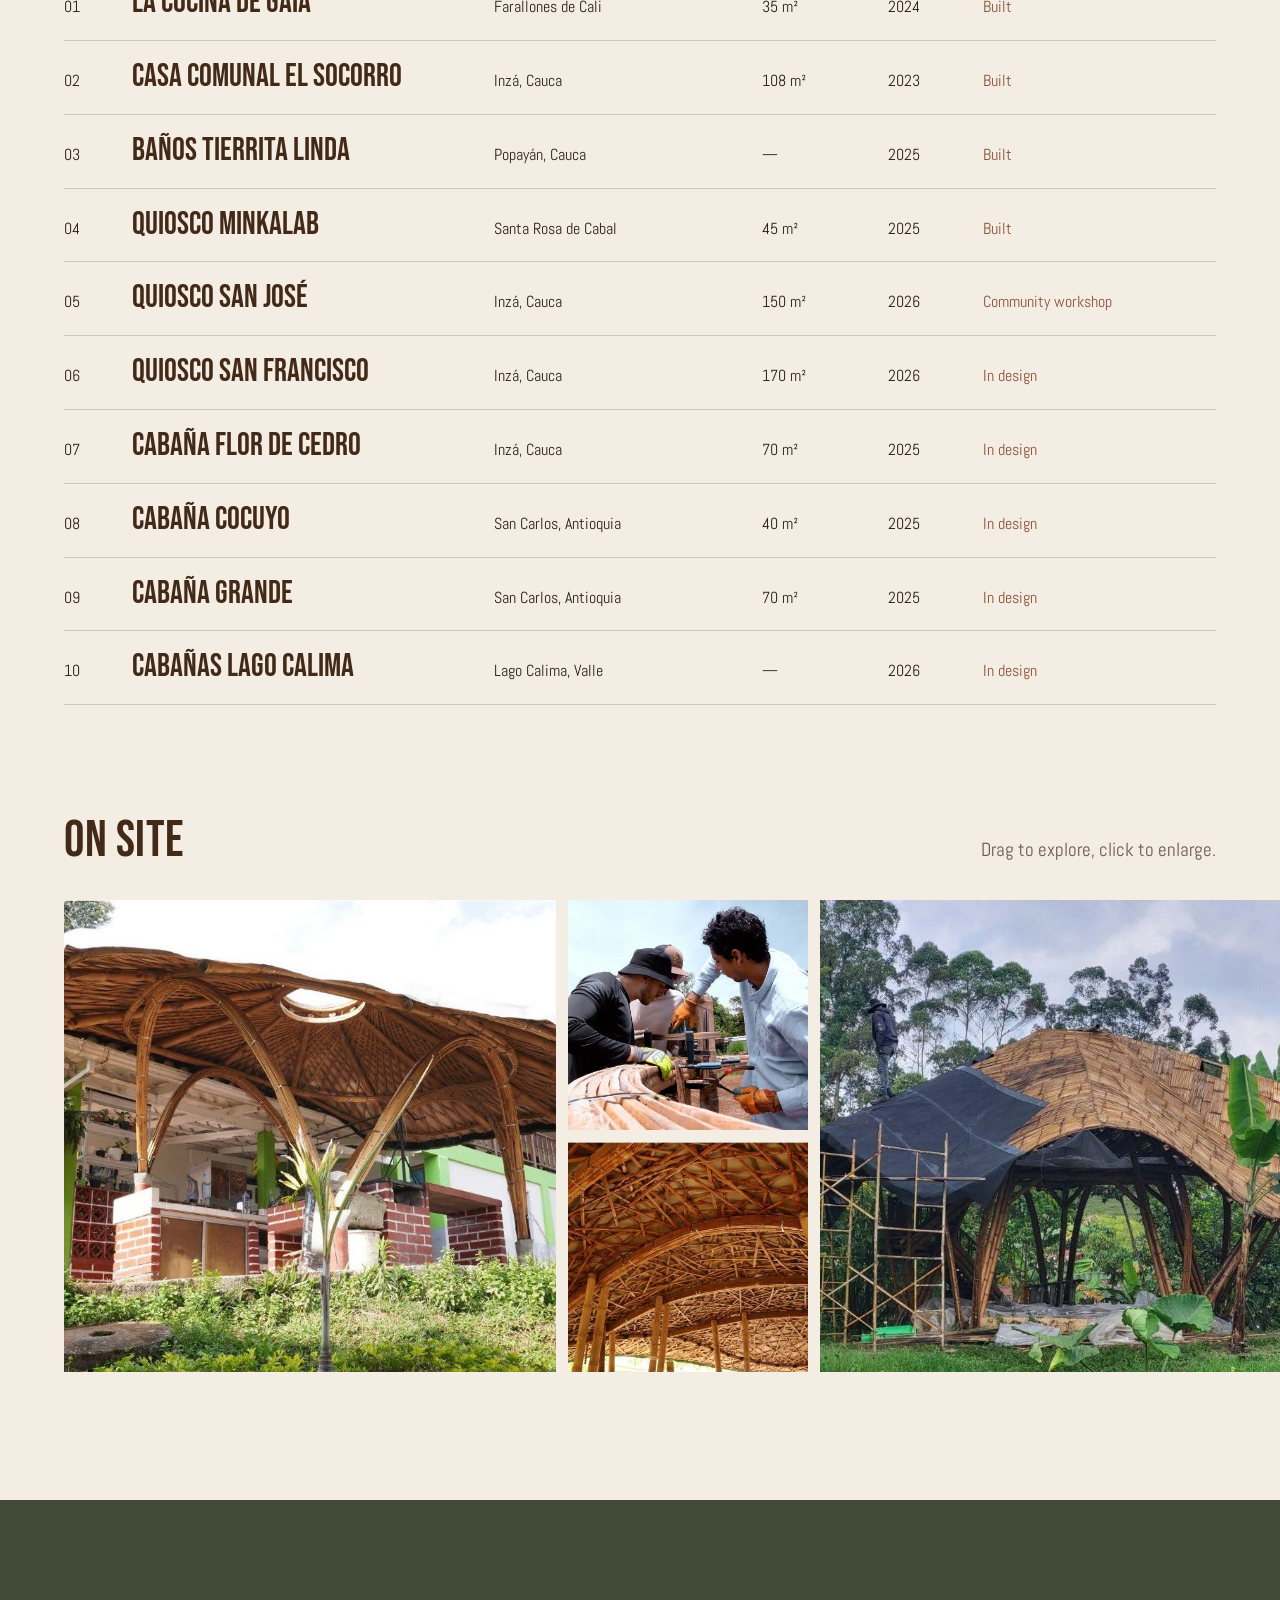
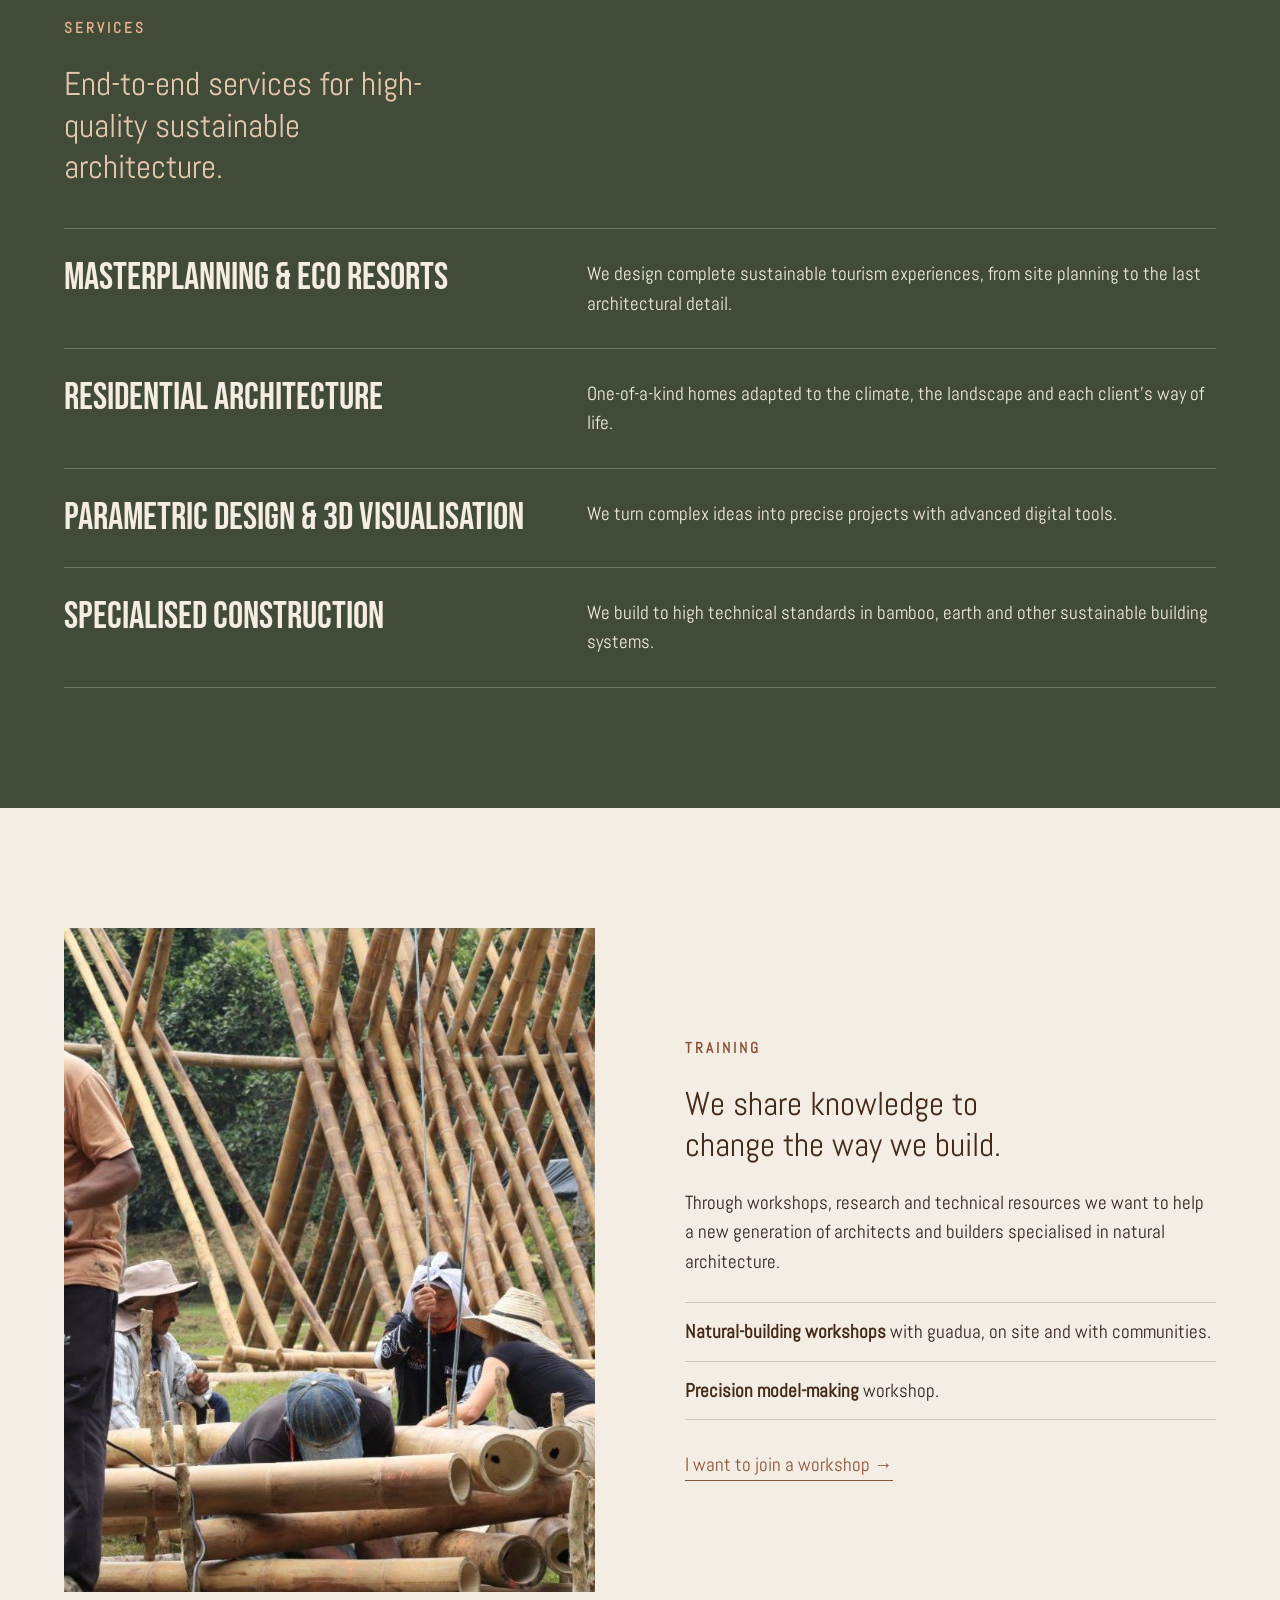
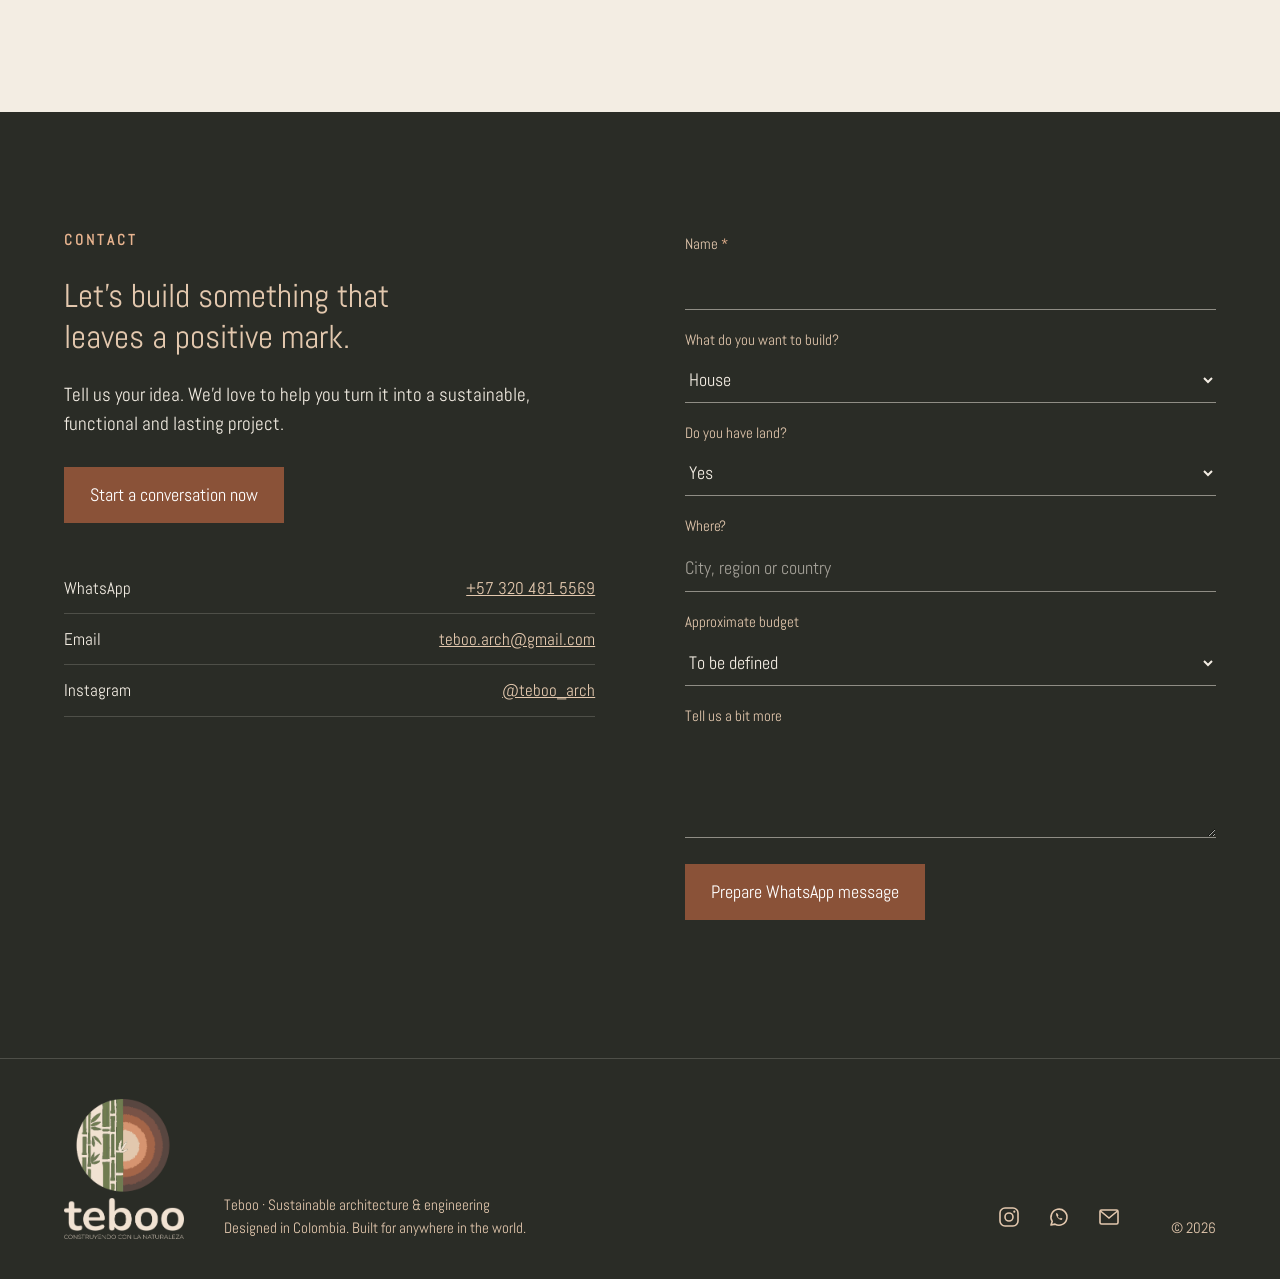
==== commit 8f192541: "Quitar la sección Quiénes somos duplicada y poner los retratos redondos de los arquitectos al inicio" ====
--- a/en/index.html
+++ b/en/index.html
@@ -32,9 +32,13 @@
  <p class="credit">Workshop in the guadua grove · drone view</p>
 </section>
 
-<section class="presenta" aria-labelledby="ab-t"><div class="wrap pr-grid">
+<section class="presenta" id="quienes" aria-labelledby="ab-t"><div class="wrap pr-grid">
  <div class="pr-l">
   <h2 id="ab-t">Who we are</h2>
+  <ul class="archis">
+   <li><img src="../img/p/santiago.jpg" alt="Santiago Montoya" width="440" height="480" loading="lazy"><span><b>Santiago Montoya</b>Architect</span></li>
+   <li><img src="../img/p/jose.jpg" alt="José Luis Chalco" width="440" height="480" loading="lazy"><span><b>José Luis Chalco</b>Architect</span></li>
+  </ul>
   <p><b>TEBOO</b> (Terra Bamboo) is an architecture and construction studio born from a deep connection with nature and the wish to build in a more conscious, responsible way.</p><p>We specialise in natural architecture and in materials such as guadua bamboo and earth, combining ancestral knowledge with digital design tools.</p><p>We believe every project should fit its surroundings, respect ecosystems and reflect the identity of the people who live in it. That is why we create sustainable, functional and beautiful architecture.</p>
   <ul class="keys"><li class="k1"><span class="kd"><svg class="ic" viewBox="0 0 100 100" aria-hidden="true"><path d="M48.5 28.7 L50.1 29.7 L50.4 31.5 L50.0 32.4 L48.5 33.4 L43.8 34.3 L44.4 51.4 L46.3 51.3 L47.1 51.7 L48.1 53.2 L48.1 54.2 L47.1 55.6 L47.7 56.5 L47.4 57.7 L44.5 58.8 L44.1 87.7 L59.8 88.3 L58.9 72.0 L53.9 72.8 L52.3 71.8 L52.0 70.0 L53.0 68.5 L58.6 67.1 L57.8 46.7 L54.9 47.3 L53.7 47.1 L53.0 46.1 L53.0 44.5 L53.1 43.6 L54.1 42.1 L57.7 41.3 L57.6 22.4 L58.3 20.7 L60.0 20.0 L61.7 20.7 L62.4 22.4 L62.5 40.6 L67.3 40.1 L68.2 40.5 L69.1 42.1 L69.1 43.0 L68.0 44.5 L62.7 45.8 L63.7 66.1 L66.7 65.7 L68.2 66.8 L68.6 67.6 L68.6 68.6 L67.5 70.1 L64.0 71.0 L64.6 88.4 L90.0 88.8 L91.7 89.5 L92.2 90.2 L92.2 92.1 L90.9 93.4 L90.0 93.6 L82.4 93.7 L83.7 94.9 L83.9 95.8 L83.7 97.5 L82.3 98.6 L33.3 100.3 L16.3 100.4 L15.0 99.1 L14.9 98.0 L15.5 96.4 L17.2 95.7 L39.5 95.3 L76.6 93.7 L43.8 92.5 L43.2 93.4 L41.5 94.0 L40.6 93.8 L39.4 92.6 L38.7 93.3 L37.5 93.3 L36.5 92.1 L10.7 91.3 L9.8 91.1 L8.5 89.8 L8.4 87.9 L9.8 86.7 L10.7 86.5 L36.4 87.3 L36.9 60.3 L33.8 60.9 L32.6 60.7 L32.0 59.1 L33.1 57.8 L32.1 57.0 L31.8 55.2 L32.8 53.7 L37.2 52.7 L37.9 35.4 L35.3 35.7 L34.4 35.4 L33.4 33.8 L33.5 32.9 L34.5 31.4 L38.1 30.5 L38.4 22.2 L37.9 9.7 L38.0 8.8 L39.2 7.4 L41.1 7.4 L42.4 8.6 L42.7 9.5 L43.6 29.5 Z" fill="currentColor"/></svg></span>Guadua and earth</li><li class="k2"><span class="kd"><svg class="ic" viewBox="0 0 100 100" aria-hidden="true"><path d="M53.6 37.9 L53.9 42.0 L53.6 45.3 L53.0 47.6 L52.3 48.2 L52.9 62.1 L57.3 59.2 L62.2 57.4 L67.5 56.8 L72.9 57.7 L79.0 60.1 L87.8 65.6 L90.7 68.0 L90.9 69.5 L92.2 70.9 L92.0 72.1 L91.0 72.8 L89.8 72.6 L82.4 68.0 L73.8 64.1 L68.2 62.5 L63.4 62.1 L58.2 64.2 L54.6 66.9 L51.2 70.4 L49.5 71.2 L48.6 71.1 L43.1 67.0 L39.3 65.1 L35.2 63.9 L30.8 63.6 L25.9 64.2 L20.5 65.9 L12.8 70.9 L11.2 71.0 L9.3 72.1 L7.5 71.7 L6.8 71.0 L6.5 69.2 L6.8 68.4 L14.3 63.5 L20.9 60.6 L30.5 57.9 L35.6 57.2 L40.3 57.8 L44.5 59.6 L47.6 62.1 L47.3 47.3 L40.8 43.9 L36.5 40.6 L32.2 35.8 L30.2 31.6 L29.2 25.2 L29.5 22.1 L30.9 17.4 L32.3 16.0 L34.1 16.1 L35.0 13.6 L36.9 13.2 L41.3 15.5 L44.0 17.6 L47.0 21.0 L48.9 24.3 L52.7 17.4 L58.4 11.4 L66.0 6.8 L67.1 6.7 L68.1 7.5 L70.3 7.3 L71.7 8.5 L71.8 13.0 L70.9 18.1 L68.5 24.0 L65.9 27.9 L62.7 31.4 L59.3 34.4 Z M47.0 33.7 L45.2 30.7 L42.4 27.5 L36.2 22.6 L36.3 28.9 L37.4 33.0 L38.5 35.5 L39.2 36.6 L42.0 38.9 L47.2 42.0 Z M52.8 32.9 L57.5 29.7 L62.1 25.0 L64.6 20.5 L65.8 14.2 L61.6 17.4 L58.1 21.2 L55.2 25.8 Z M37.2 16.9 L37.0 17.6 L44.3 22.7 L42.8 20.9 Z M89.3 83.0 L91.7 84.2 L92.4 85.9 L91.7 87.6 L90.0 88.2 L63.7 88.4 L11.3 90.4 L9.5 89.7 L8.8 88.0 L10.2 84.5 L11.3 84.0 L53.9 82.4 Z" fill="currentColor"/></svg></span>Ancestral knowledge</li><li class="k3"><span class="kd"><svg class="ic" viewBox="0 0 100 100" aria-hidden="true"><path d="M12.4 17.6 L12.9 16.5 L14.0 16.0 L39.2 16.4 L70.3 15.5 L88.8 16.1 L89.6 16.6 L90.2 18.4 L89.9 25.0 L91.4 66.1 L90.5 67.0 L88.4 67.1 L87.9 67.9 L86.2 68.6 L68.5 68.6 L50.9 67.9 L50.4 80.8 L68.1 80.4 L69.0 81.3 L69.5 82.8 L68.8 84.5 L67.2 85.3 L49.4 85.9 L48.9 87.2 L47.8 87.6 L46.7 87.1 L46.2 86.0 L34.2 86.2 L33.4 85.7 L32.6 84.1 L33.3 82.3 L34.0 81.8 L35.6 81.3 L45.6 81.0 L46.1 67.6 L12.2 66.3 L10.5 65.6 L10.0 64.9 L7.7 19.4 L8.4 17.7 L9.2 17.2 L10.1 17.0 Z M55.0 20.5 L13.7 22.4 L13.7 45.7 L14.5 61.5 L46.4 62.3 L47.0 61.4 L48.7 60.7 L50.4 61.5 L50.9 62.4 L83.7 63.7 L84.0 47.1 L85.3 21.3 Z M31.6 45.1 L22.6 55.6 L20.3 57.0 L19.3 57.0 L17.8 55.9 L17.5 54.1 L19.9 50.4 L24.4 45.0 L29.0 40.7 L33.7 37.4 L38.8 34.9 L47.0 33.2 L55.3 33.9 L63.6 37.1 L69.0 40.6 L74.4 45.0 L79.9 50.6 L80.5 52.3 L79.8 54.0 L78.1 54.6 L77.2 54.4 L68.7 46.3 L63.7 42.7 L58.8 40.1 L51.8 38.1 L47.2 38.0 L40.6 39.4 L36.2 41.5 Z" fill="currentColor"/></svg></span>Digital design</li></ul>
  </div>
@@ -54,19 +58,7 @@
 
 <section class="principios wrap"><h2 class="sec">How we work</h2><ol><li><span>01</span><h3>Living materials</h3><p>Bamboo, earth and local resources chosen for their structural behaviour, environmental efficiency and natural beauty.</p></li><li><span>02</span><h3>Digital precision</h3><p>Parametric design, BIM modelling and 3D visualisation to get every decision right before we build.</p></li><li><span>03</span><h3>Positive impact</h3><p>Architecture that cuts emissions, uses what the site offers and creates spaces built to last for generations.</p></li><li><span>04</span><h3>Learning by building</h3><p>Sharing knowledge is also building. We run workshops, make precision models and work with communities to strengthen local skills.</p></li></ol></section>
 
-<section class="quienes" id="quienes">
- <div class="wrap q-grid">
-  <div class="q-txt"><h2 class="sec">About us</h2><p class="big">Teboo is a Colombian architecture and engineering studio specialised in sustainable construction.</p><p>Our practice combines research, material experimentation, digital fabrication and building know-how to create contemporary projects with natural materials.</p><p>We believe bamboo is not the past of construction but one of its greatest opportunities for the future.</p>
-   <h3>Our philosophy</h3><p>Architecture should respond to the climate, the land and the people who live in it. Every project starts with an analysis that combines bioclimatic design, structural efficiency and a deep understanding of natural materials.</p><p>We don't impose a form; we look for the smartest solution for each place.</p></div>
-  <figure class="q-img"><img src="../img/p/socorro-4.jpg" alt="Guadua structure of the El Socorro community house" width="613" height="766" loading="lazy"><figcaption>El Socorro community house · Inzá, Cauca</figcaption></figure>
- </div>
- <div class="wrap team">
-  <div><img src="../img/p/santiago.jpg" alt="Santiago Montoya" width="440" height="480" loading="lazy"><h4>Santiago Montoya</h4><p>Architect</p></div>
-  <div><img src="../img/p/jose.jpg" alt="José Luis Chalco" width="440" height="480" loading="lazy"><h4>José Luis Chalco</h4><p>Architect</p></div>
-  <div><h4>Collaborators</h4><p>Architects, designers and builders who join each project.</p></div>
- </div>
- <div class="wrap proceso"><h3>From sketch to site</h3><p>Every form starts by observing something: a coffee bean, a firefly beetle, a turtle's shell.</p><div class="p-grid"><figure><img src="../img/grano-cafe.png" alt="Sketch of a coffee bean" width="360" height="250" loading="lazy"><figcaption>Coffee bean → San José kiosk</figcaption></figure><figure><img src="../img/tortuga-concepto.jpg" alt="Form study based on a turtle" width="1400" height="930" loading="lazy"><figcaption>Turtle → Lago Calima cabins</figcaption></figure><figure><img src="../img/cocuyo-boceto.png" alt="Sketch of the Cocuyo cabin" width="450" height="230" loading="lazy"><figcaption>Cocuyo → Cocuyo cabin</figcaption></figure></div></div>
-</section>
+<section class="proceso-s"><div class="wrap proceso"><h2 class="sec">From sketch to site</h2><p class="big">Every form starts by observing something: a coffee bean, a firefly beetle, a turtle's shell.</p><div class="p-grid"><figure><img src="../img/grano-cafe.png" alt="Sketch of a coffee bean" width="360" height="250" loading="lazy"><figcaption>Coffee bean → San José kiosk</figcaption></figure><figure><img src="../img/tortuga-concepto.jpg" alt="Form study based on a turtle" width="1400" height="930" loading="lazy"><figcaption>Turtle → Lago Calima cabins</figcaption></figure><figure><img src="../img/cocuyo-boceto.png" alt="Sketch of the Cocuyo cabin" width="450" height="230" loading="lazy"><figcaption>Cocuyo → Cocuyo cabin</figcaption></figure></div></div></section>
 
 <section class="portafolio wrap" id="portafolio">
  <div class="p-head"><h2 class="sec">Portfolio</h2>
--- a/style.css
+++ b/style.css
@@ -271,3 +271,11 @@
   .svc{grid-template-columns:1fr}
   .keys .k2{margin-left:24px}.keys .k3{margin-left:48px}
 }
+.archis{list-style:none;display:flex;gap:34px;margin:0 0 34px}
+.archis li{display:flex;align-items:center;gap:14px}
+.archis img{width:96px;height:96px;border-radius:50%;object-fit:cover;object-position:center 30%;border:3px solid var(--paper)}
+.archis span{display:flex;flex-direction:column;font-size:16px;color:var(--muted-sand);line-height:1.3}
+.archis b{font-family:"Bebas Neue",sans-serif;font-weight:400;font-size:26px;color:var(--brown);letter-spacing:.01em}
+.proceso-s .proceso{margin-top:0}
+.proceso-s .big{max-width:30ch}
+@media (max-width:900px){.archis{flex-direction:column;gap:14px}.archis img{width:80px;height:80px}}
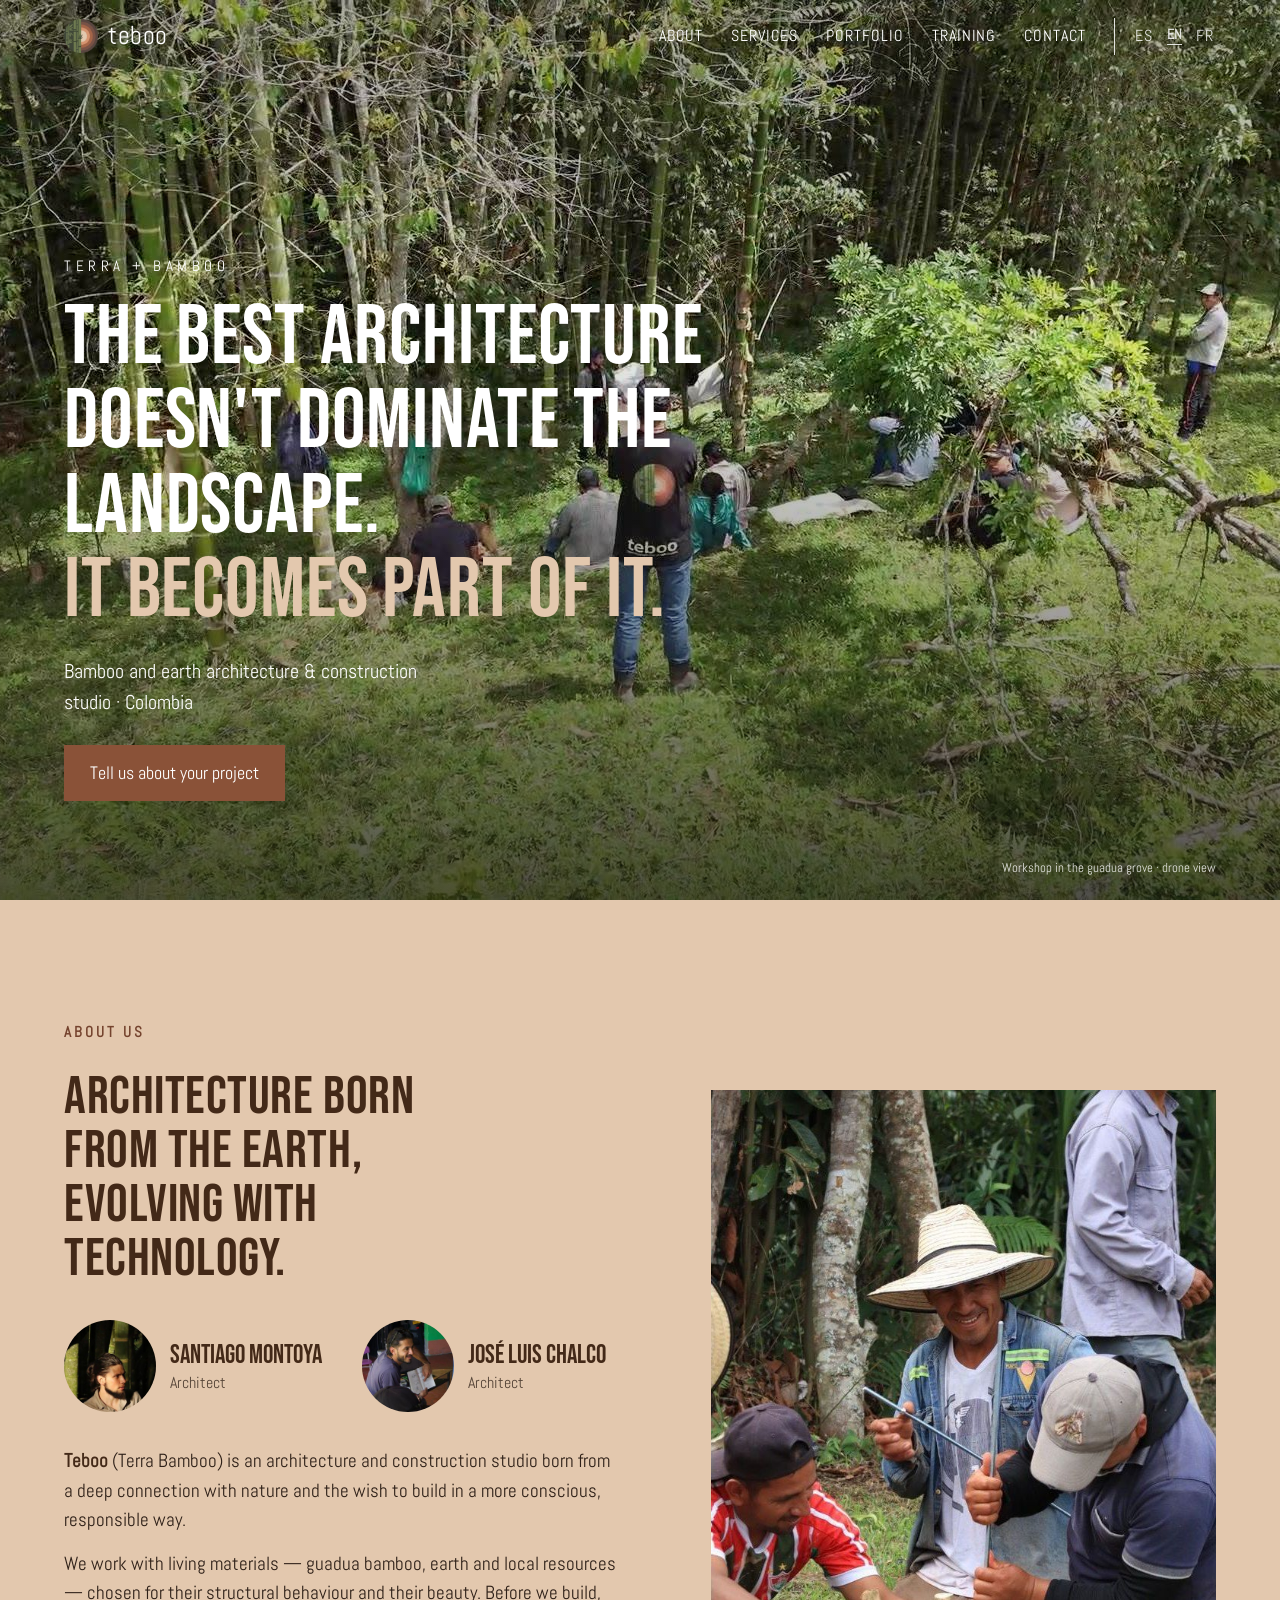
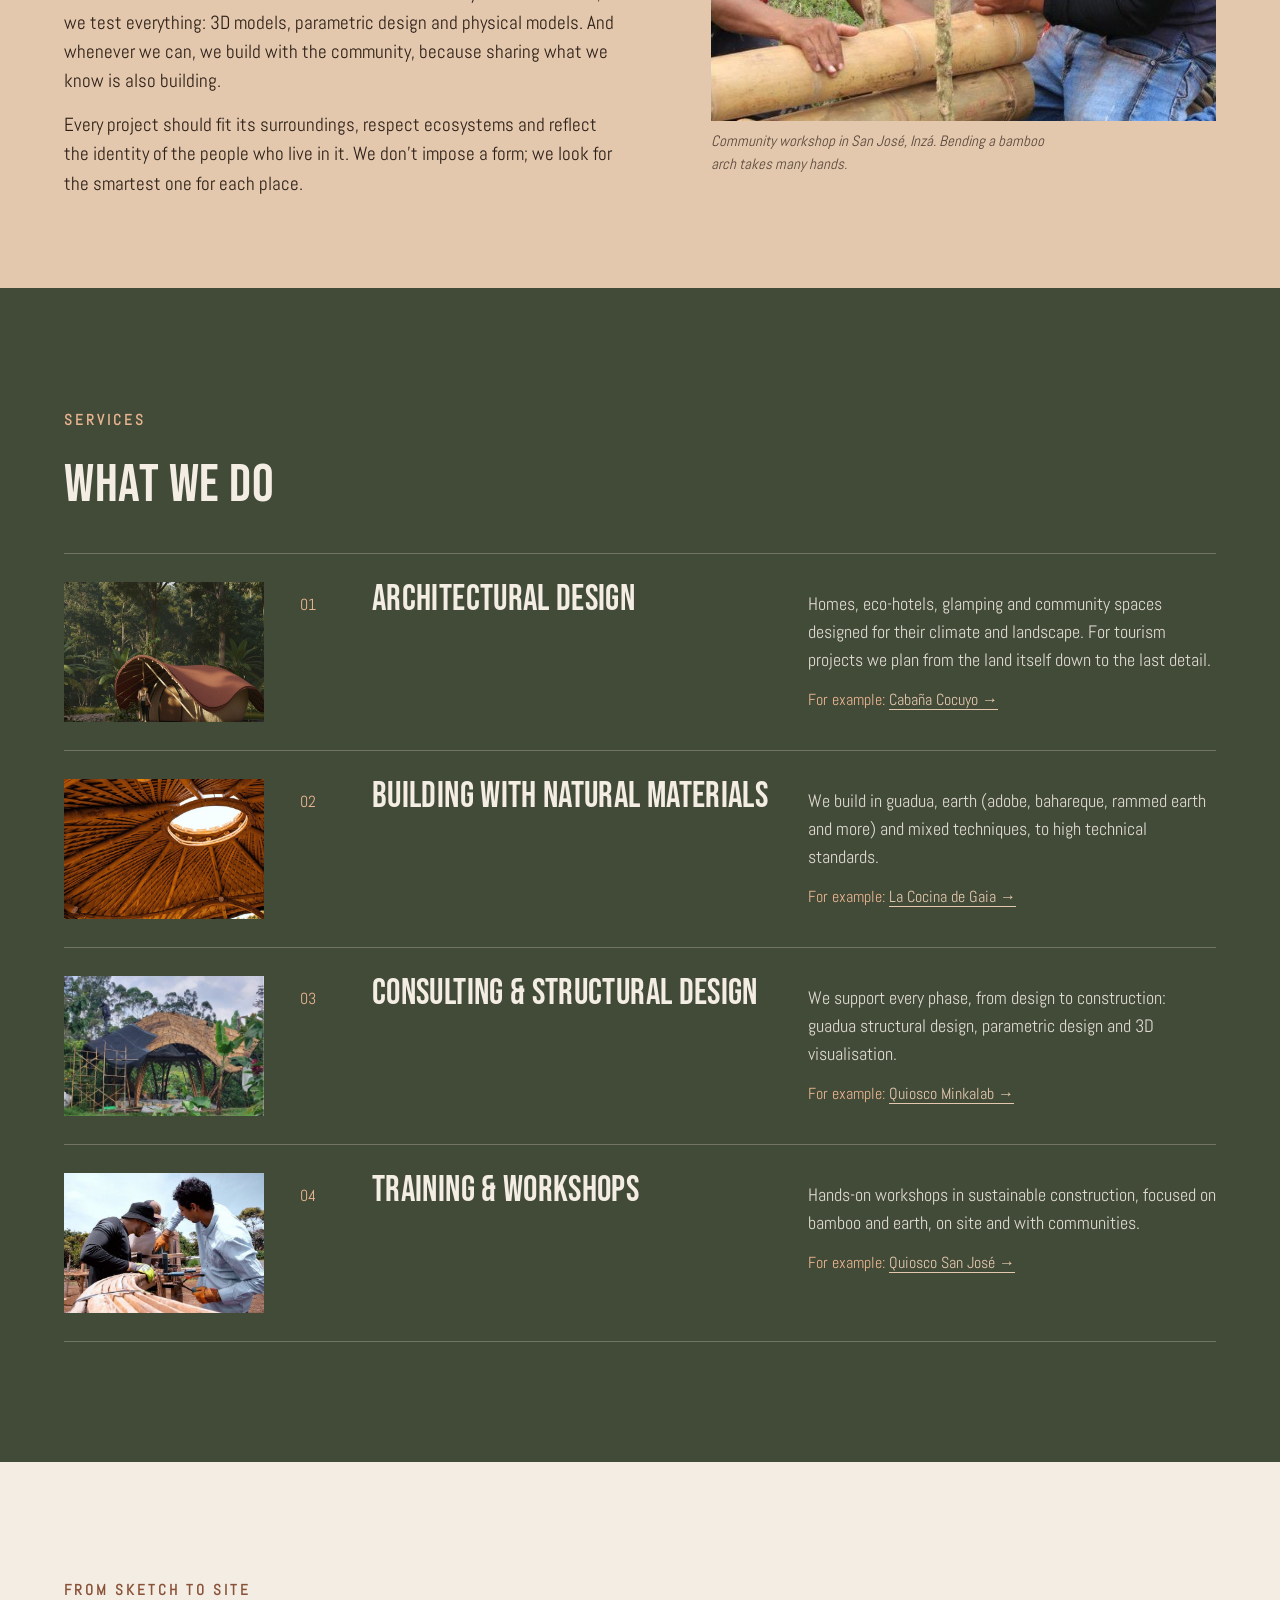
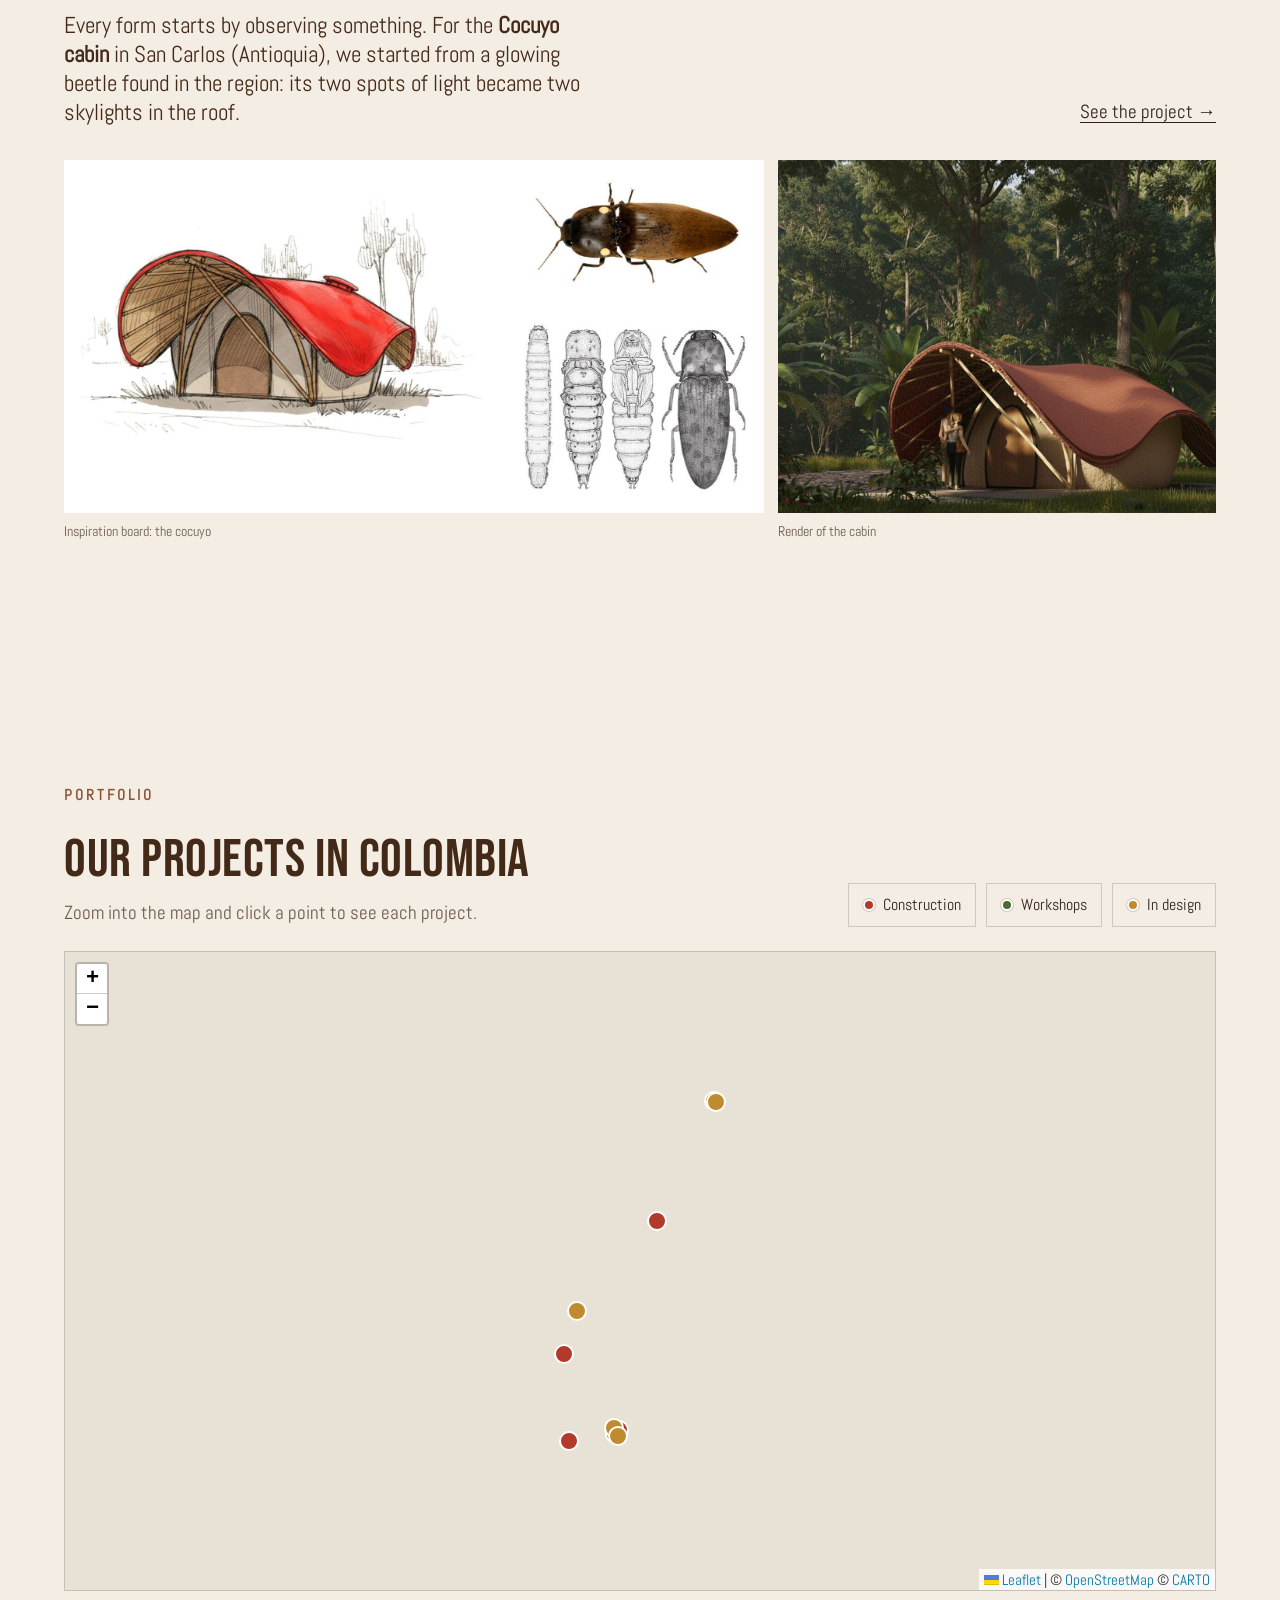
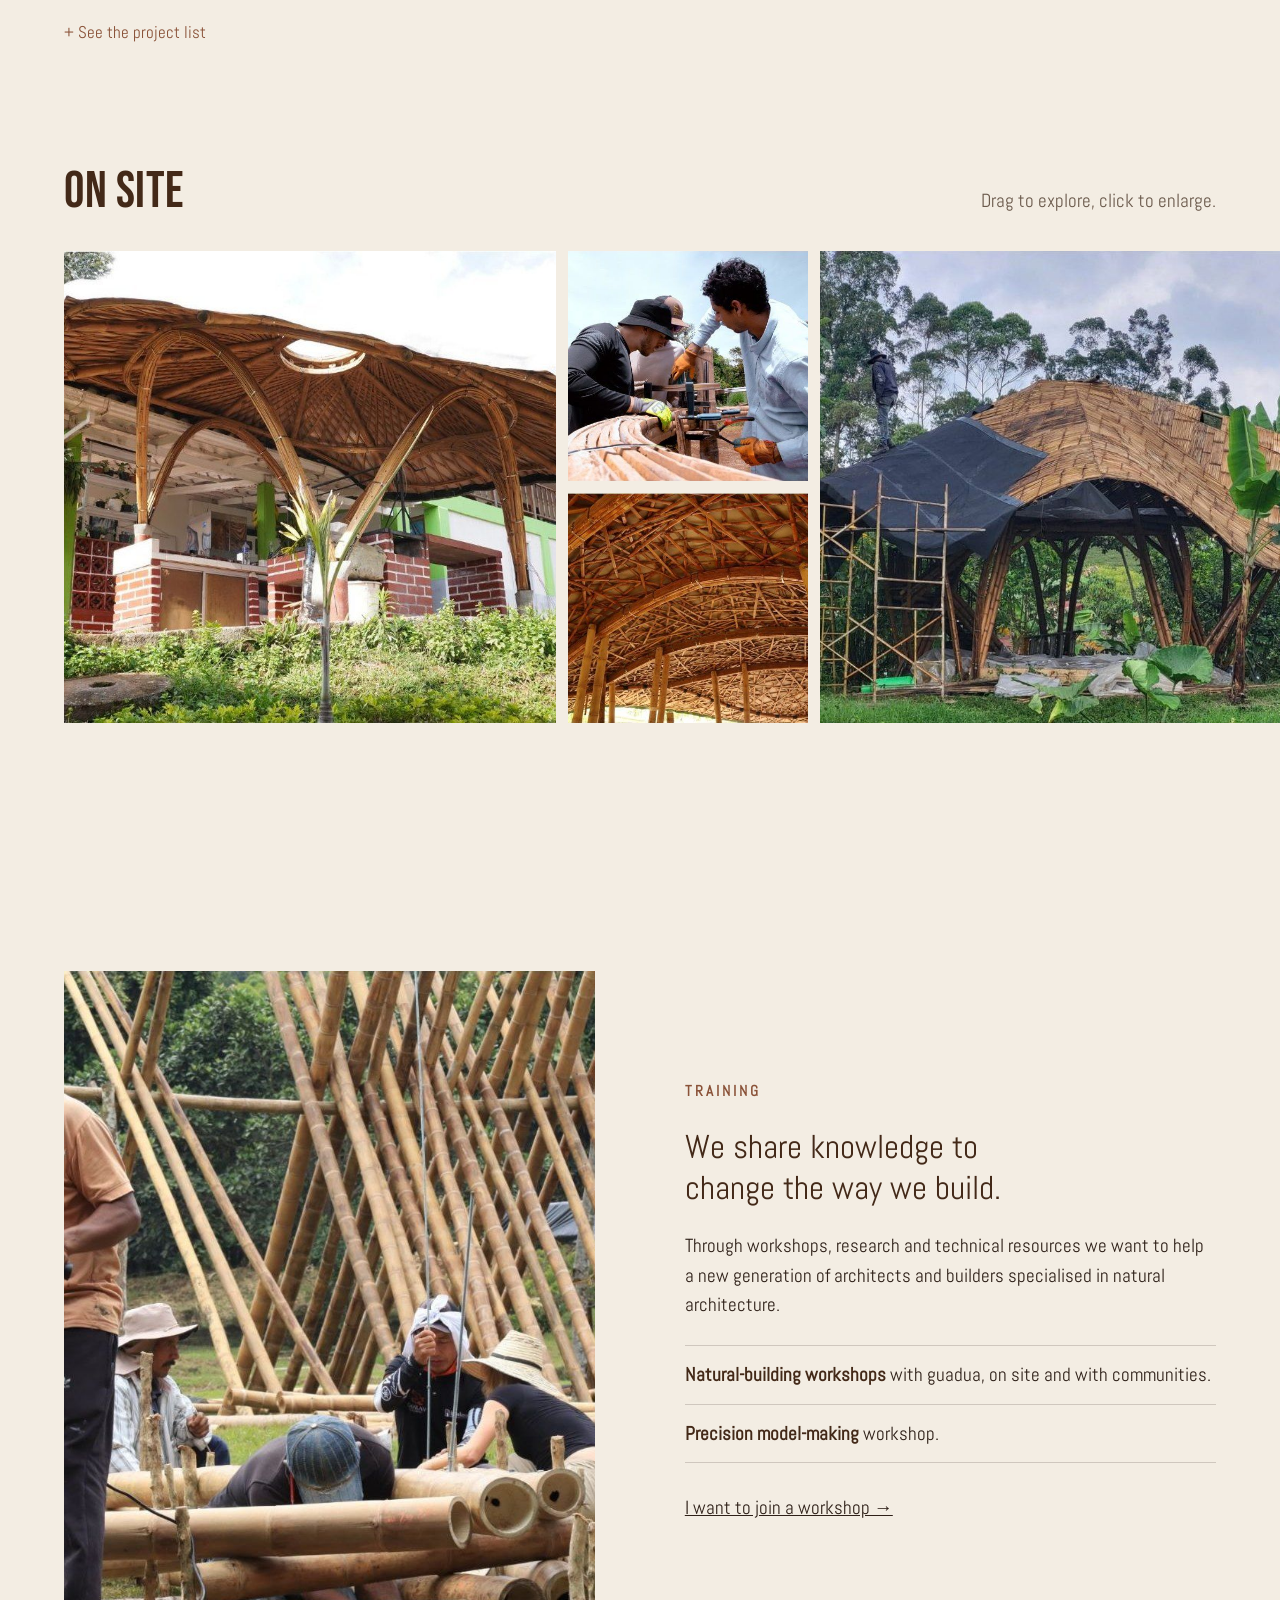
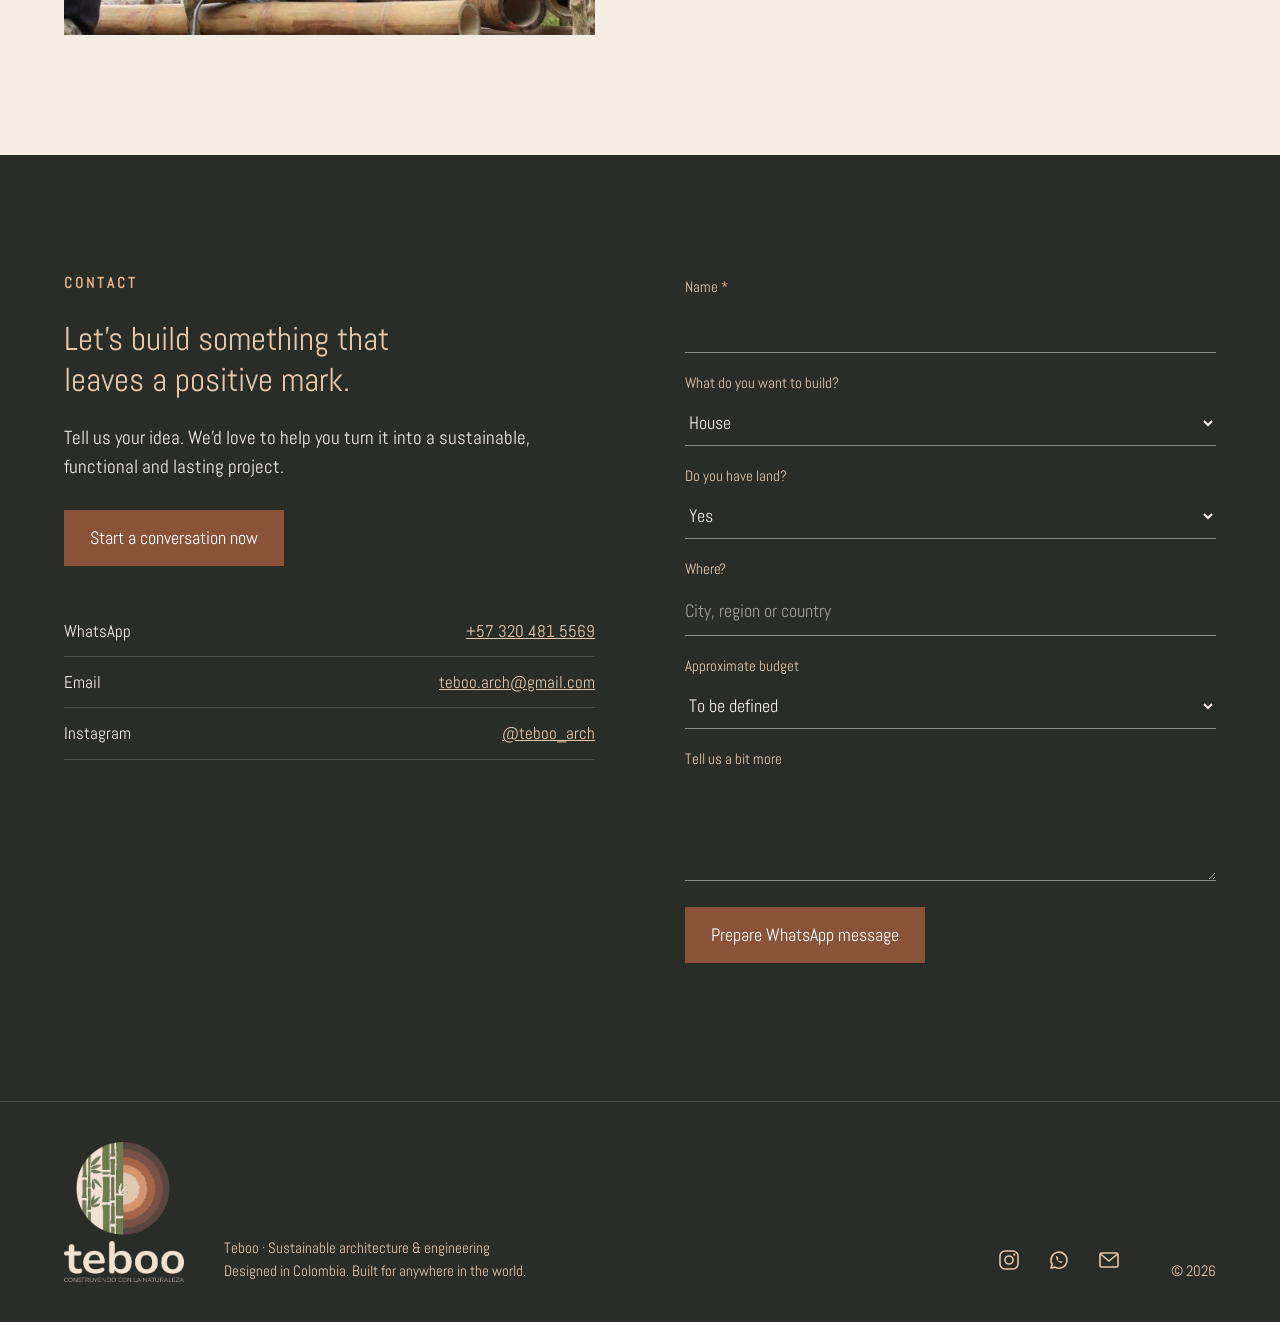
==== commit 6d42e4a9: "Versión en francés, bloque único Quiénes somos + Servicios (verde), lámina Cocuyo y portafolio en ma" ====
--- a/en/index.html
+++ b/en/index.html
@@ -3,7 +3,7 @@
 <title>Teboo — Bamboo and earth architecture & construction · Colombia</title>
 <meta name="description" content="Teboo is a Colombian architecture and engineering studio specialised in sustainable construction with bamboo, earth and natural materials.">
 <meta name="theme-color" content="#2A2C26">
-<link rel="alternate" hreflang="es" href="../"><link rel="alternate" hreflang="en" href="">
+<link rel="alternate" hreflang="es" href="../"><link rel="alternate" hreflang="en" href="../en/"><link rel="alternate" hreflang="fr" href="../fr/">
 <meta property="og:type" content="website"><meta property="og:site_name" content="Teboo">
 <meta property="og:title" content="Teboo — Bamboo and earth architecture & construction · Colombia"><meta property="og:description" content="Teboo is a Colombian architecture and engineering studio specialised in sustainable construction with bamboo, earth and natural materials.">
 <meta property="og:image" content="../img/og.jpg"><meta property="og:image:width" content="1200"><meta property="og:image:height" content="630">
@@ -12,12 +12,13 @@
 <link rel="icon" href="../img/logo-mark.png"><link rel="apple-touch-icon" href="../img/logo-mark.png">
 <link rel="preconnect" href="https://fonts.googleapis.com"><link rel="preconnect" href="https://fonts.gstatic.com" crossorigin>
 <link href="https://fonts.googleapis.com/css2?family=Abel&family=Bebas+Neue&display=swap" rel="stylesheet">
+<link rel="stylesheet" href="../vendor/leaflet/leaflet.css">
 <link rel="stylesheet" href="../style.css">
 </head><body>
 <a class="skip" href="#main">Skip to content</a>
 <header class="nav">
  <a class="brand" href="#inicio" aria-label="Teboo"><img src="../img/logo-mark.png" alt="" width="34" height="34"><span>teboo</span></a>
- <nav id="menu"><a href="#quienes">About</a><a href="#portafolio">Portfolio</a><a href="#servicios">Services</a><a href="#formaciones">Training</a><a href="#contacto">Contact</a><a class="lang" href="../" hreflang="es" lang="es"><span aria-current="true">EN</span> · ES</a></nav>
+ <nav id="menu"><a href="#quienes">About</a><a href="#servicios">Services</a><a href="#portafolio">Portfolio</a><a href="#formaciones">Training</a><a href="#contacto">Contact</a><span class="lang"><a href="../" hreflang="es" lang="es">ES</a><span aria-current="true">EN</span><a href="../fr/" hreflang="fr" lang="fr">FR</a></span></nav>
  <button class="burger" aria-label="Menu" aria-controls="menu" aria-expanded="false" data-open="Menu" data-close="Close">Menu</button>
 </header>
 <main id="main">
@@ -32,55 +33,62 @@
  <p class="credit">Workshop in the guadua grove · drone view</p>
 </section>
 
-<section class="presenta" id="quienes" aria-labelledby="ab-t"><div class="wrap pr-grid">
- <div class="pr-l">
-  <h2 id="ab-t">Who we are</h2>
-  <ul class="archis">
-   <li><img src="../img/p/santiago.jpg" alt="Santiago Montoya" width="440" height="480" loading="lazy"><span><b>Santiago Montoya</b>Architect</span></li>
-   <li><img src="../img/p/jose.jpg" alt="José Luis Chalco" width="440" height="480" loading="lazy"><span><b>José Luis Chalco</b>Architect</span></li>
-  </ul>
-  <p><b>TEBOO</b> (Terra Bamboo) is an architecture and construction studio born from a deep connection with nature and the wish to build in a more conscious, responsible way.</p><p>We specialise in natural architecture and in materials such as guadua bamboo and earth, combining ancestral knowledge with digital design tools.</p><p>We believe every project should fit its surroundings, respect ecosystems and reflect the identity of the people who live in it. That is why we create sustainable, functional and beautiful architecture.</p>
-  <ul class="keys"><li class="k1"><span class="kd"><svg class="ic" viewBox="0 0 100 100" aria-hidden="true"><path d="M48.5 28.7 L50.1 29.7 L50.4 31.5 L50.0 32.4 L48.5 33.4 L43.8 34.3 L44.4 51.4 L46.3 51.3 L47.1 51.7 L48.1 53.2 L48.1 54.2 L47.1 55.6 L47.7 56.5 L47.4 57.7 L44.5 58.8 L44.1 87.7 L59.8 88.3 L58.9 72.0 L53.9 72.8 L52.3 71.8 L52.0 70.0 L53.0 68.5 L58.6 67.1 L57.8 46.7 L54.9 47.3 L53.7 47.1 L53.0 46.1 L53.0 44.5 L53.1 43.6 L54.1 42.1 L57.7 41.3 L57.6 22.4 L58.3 20.7 L60.0 20.0 L61.7 20.7 L62.4 22.4 L62.5 40.6 L67.3 40.1 L68.2 40.5 L69.1 42.1 L69.1 43.0 L68.0 44.5 L62.7 45.8 L63.7 66.1 L66.7 65.7 L68.2 66.8 L68.6 67.6 L68.6 68.6 L67.5 70.1 L64.0 71.0 L64.6 88.4 L90.0 88.8 L91.7 89.5 L92.2 90.2 L92.2 92.1 L90.9 93.4 L90.0 93.6 L82.4 93.7 L83.7 94.9 L83.9 95.8 L83.7 97.5 L82.3 98.6 L33.3 100.3 L16.3 100.4 L15.0 99.1 L14.9 98.0 L15.5 96.4 L17.2 95.7 L39.5 95.3 L76.6 93.7 L43.8 92.5 L43.2 93.4 L41.5 94.0 L40.6 93.8 L39.4 92.6 L38.7 93.3 L37.5 93.3 L36.5 92.1 L10.7 91.3 L9.8 91.1 L8.5 89.8 L8.4 87.9 L9.8 86.7 L10.7 86.5 L36.4 87.3 L36.9 60.3 L33.8 60.9 L32.6 60.7 L32.0 59.1 L33.1 57.8 L32.1 57.0 L31.8 55.2 L32.8 53.7 L37.2 52.7 L37.9 35.4 L35.3 35.7 L34.4 35.4 L33.4 33.8 L33.5 32.9 L34.5 31.4 L38.1 30.5 L38.4 22.2 L37.9 9.7 L38.0 8.8 L39.2 7.4 L41.1 7.4 L42.4 8.6 L42.7 9.5 L43.6 29.5 Z" fill="currentColor"/></svg></span>Guadua and earth</li><li class="k2"><span class="kd"><svg class="ic" viewBox="0 0 100 100" aria-hidden="true"><path d="M53.6 37.9 L53.9 42.0 L53.6 45.3 L53.0 47.6 L52.3 48.2 L52.9 62.1 L57.3 59.2 L62.2 57.4 L67.5 56.8 L72.9 57.7 L79.0 60.1 L87.8 65.6 L90.7 68.0 L90.9 69.5 L92.2 70.9 L92.0 72.1 L91.0 72.8 L89.8 72.6 L82.4 68.0 L73.8 64.1 L68.2 62.5 L63.4 62.1 L58.2 64.2 L54.6 66.9 L51.2 70.4 L49.5 71.2 L48.6 71.1 L43.1 67.0 L39.3 65.1 L35.2 63.9 L30.8 63.6 L25.9 64.2 L20.5 65.9 L12.8 70.9 L11.2 71.0 L9.3 72.1 L7.5 71.7 L6.8 71.0 L6.5 69.2 L6.8 68.4 L14.3 63.5 L20.9 60.6 L30.5 57.9 L35.6 57.2 L40.3 57.8 L44.5 59.6 L47.6 62.1 L47.3 47.3 L40.8 43.9 L36.5 40.6 L32.2 35.8 L30.2 31.6 L29.2 25.2 L29.5 22.1 L30.9 17.4 L32.3 16.0 L34.1 16.1 L35.0 13.6 L36.9 13.2 L41.3 15.5 L44.0 17.6 L47.0 21.0 L48.9 24.3 L52.7 17.4 L58.4 11.4 L66.0 6.8 L67.1 6.7 L68.1 7.5 L70.3 7.3 L71.7 8.5 L71.8 13.0 L70.9 18.1 L68.5 24.0 L65.9 27.9 L62.7 31.4 L59.3 34.4 Z M47.0 33.7 L45.2 30.7 L42.4 27.5 L36.2 22.6 L36.3 28.9 L37.4 33.0 L38.5 35.5 L39.2 36.6 L42.0 38.9 L47.2 42.0 Z M52.8 32.9 L57.5 29.7 L62.1 25.0 L64.6 20.5 L65.8 14.2 L61.6 17.4 L58.1 21.2 L55.2 25.8 Z M37.2 16.9 L37.0 17.6 L44.3 22.7 L42.8 20.9 Z M89.3 83.0 L91.7 84.2 L92.4 85.9 L91.7 87.6 L90.0 88.2 L63.7 88.4 L11.3 90.4 L9.5 89.7 L8.8 88.0 L10.2 84.5 L11.3 84.0 L53.9 82.4 Z" fill="currentColor"/></svg></span>Ancestral knowledge</li><li class="k3"><span class="kd"><svg class="ic" viewBox="0 0 100 100" aria-hidden="true"><path d="M12.4 17.6 L12.9 16.5 L14.0 16.0 L39.2 16.4 L70.3 15.5 L88.8 16.1 L89.6 16.6 L90.2 18.4 L89.9 25.0 L91.4 66.1 L90.5 67.0 L88.4 67.1 L87.9 67.9 L86.2 68.6 L68.5 68.6 L50.9 67.9 L50.4 80.8 L68.1 80.4 L69.0 81.3 L69.5 82.8 L68.8 84.5 L67.2 85.3 L49.4 85.9 L48.9 87.2 L47.8 87.6 L46.7 87.1 L46.2 86.0 L34.2 86.2 L33.4 85.7 L32.6 84.1 L33.3 82.3 L34.0 81.8 L35.6 81.3 L45.6 81.0 L46.1 67.6 L12.2 66.3 L10.5 65.6 L10.0 64.9 L7.7 19.4 L8.4 17.7 L9.2 17.2 L10.1 17.0 Z M55.0 20.5 L13.7 22.4 L13.7 45.7 L14.5 61.5 L46.4 62.3 L47.0 61.4 L48.7 60.7 L50.4 61.5 L50.9 62.4 L83.7 63.7 L84.0 47.1 L85.3 21.3 Z M31.6 45.1 L22.6 55.6 L20.3 57.0 L19.3 57.0 L17.8 55.9 L17.5 54.1 L19.9 50.4 L24.4 45.0 L29.0 40.7 L33.7 37.4 L38.8 34.9 L47.0 33.2 L55.3 33.9 L63.6 37.1 L69.0 40.6 L74.4 45.0 L79.9 50.6 L80.5 52.3 L79.8 54.0 L78.1 54.6 L77.2 54.4 L68.7 46.3 L63.7 42.7 L58.8 40.1 L51.8 38.1 L47.2 38.0 L40.6 39.4 L36.2 41.5 Z" fill="currentColor"/></svg></span>Digital design</li></ul>
+<section class="estudio" id="quienes" aria-labelledby="who-h">
+ <div class="wrap est-grid">
+  <div class="est-txt">
+   <p class="sec">About us</p>
+   <h2 id="who-h">Architecture born from the earth, evolving with technology.</h2>
+   <ul class="archis">
+    <li><img src="../img/p/santiago.jpg" alt="Santiago Montoya" width="440" height="480" loading="lazy"><span><b>Santiago Montoya</b>Architect</span></li>
+    <li><img src="../img/p/jose.jpg" alt="José Luis Chalco" width="440" height="480" loading="lazy"><span><b>José Luis Chalco</b>Architect</span></li>
+   </ul>
+   <p><b>Teboo</b> (Terra Bamboo) is an architecture and construction studio born from a deep connection with nature and the wish to build in a more conscious, responsible way.</p><p>We work with living materials — guadua bamboo, earth and local resources — chosen for their structural behaviour and their beauty. Before we build, we test everything: 3D models, parametric design and physical models. And whenever we can, we build with the community, because sharing what we know is also building.</p><p>Every project should fit its surroundings, respect ecosystems and reflect the identity of the people who live in it. We don't impose a form; we look for the smartest one for each place.</p>
+  </div>
+  <figure class="est-img"><img src="../img/p/sanjose-1.jpg" alt="Workshop participants bending a bamboo arch" width="664" height="1080" loading="lazy"><figcaption>Community workshop in San José, Inzá. Bending a bamboo arch takes many hands.</figcaption></figure>
  </div>
- <div class="pr-r">
-  <h2>What we do</h2>
-  <ol class="svc"><li><span class="sn">01</span><span class="si"><svg class="ic" viewBox="0 0 100 100" aria-hidden="true"><path d="M73.1 36.8 L86.8 49.7 L87.6 51.4 L86.6 53.7 L84.9 54.3 L77.8 48.7 L77.7 71.8 L77.2 84.3 L76.7 85.4 L75.6 85.8 L60.0 86.1 L58.6 86.7 L57.0 86.1 L42.7 86.0 L41.6 86.4 L40.1 85.9 L24.3 85.4 L20.8 84.7 L20.4 83.6 L21.4 58.7 L21.0 48.2 L17.1 51.8 L15.4 52.4 L14.4 52.1 L13.4 52.9 L11.7 52.5 L11.3 51.3 L11.8 50.2 L49.2 15.8 L51.0 15.8 L51.7 16.3 L60.2 24.5 L60.5 18.0 L62.9 15.9 L71.5 15.5 L72.6 16.0 L73.1 17.2 Z M25.4 44.1 L26.2 59.8 L26.6 80.5 L38.9 80.0 L38.8 61.9 L40.1 60.6 L41.6 60.4 L43.0 59.6 L52.9 59.3 L59.5 59.2 L61.0 60.1 L61.5 79.5 L72.0 79.4 L71.5 43.5 L47.9 23.3 Z M65.0 29.1 L68.3 32.3 L68.3 21.2 L65.1 21.3 Z M55.8 79.6 L55.1 65.3 L44.5 65.3 L44.1 79.9 Z" fill="currentColor"/></svg></span><h3>Sustainable architectural design</h3><p>Residential, tourism, educational and community projects with an ecological, bioclimatic approach.</p></li><li><span class="sn">02</span><span class="si"><svg class="ic" viewBox="0 0 100 100" aria-hidden="true"><path d="M21.9 34.9 L22.6 33.9 L25.4 32.8 L26.0 9.5 L27.3 8.3 L31.0 8.6 L32.0 10.1 L31.2 31.8 L37.9 30.7 L39.5 31.7 L39.8 33.5 L39.4 34.4 L37.9 35.4 L31.0 36.7 L30.3 58.8 L35.1 58.3 L37.4 59.4 L38.3 61.0 L38.3 61.9 L37.2 63.4 L30.4 64.5 L31.2 90.7 L29.7 94.0 L28.6 94.5 L27.1 93.5 L26.4 90.9 L25.6 65.1 L23.0 64.7 L22.3 64.0 L21.7 61.7 L22.5 60.1 L25.5 59.5 L25.3 37.7 L24.4 37.7 L22.5 36.6 Z M55.0 39.2 L56.2 39.5 L57.7 41.2 L57.9 43.0 L56.8 44.5 L52.0 45.3 L52.7 68.8 L56.6 68.2 L58.1 69.2 L58.5 71.0 L57.7 72.5 L52.9 73.7 L53.6 91.3 L53.0 93.0 L51.3 94.1 L49.6 93.1 L48.8 91.5 L48.1 74.6 L43.5 75.3 L42.6 74.9 L41.6 73.4 L42.0 71.6 L42.6 71.0 L47.9 69.7 L47.2 45.9 L43.3 46.2 L42.5 45.8 L41.6 44.2 L41.7 43.2 L42.9 41.4 L47.1 40.5 L47.1 31.7 L46.1 30.5 L46.0 29.6 L47.1 27.5 L47.4 16.2 L48.3 15.3 L49.7 15.1 L51.4 15.9 L51.9 16.7 L52.0 23.4 L60.9 18.2 L71.3 14.6 L78.7 13.1 L86.3 12.5 L87.2 12.6 L89.1 14.2 L89.6 15.3 L89.1 16.4 L85.3 20.3 L79.9 24.7 L73.8 28.2 L73.0 49.5 L77.6 49.2 L79.1 50.2 L79.4 52.0 L78.4 53.5 L72.8 54.8 L72.4 72.4 L78.1 71.6 L79.6 72.7 L79.9 74.5 L79.5 75.4 L77.4 77.1 L72.4 78.3 L72.4 92.1 L71.7 93.8 L71.0 94.3 L69.1 94.3 L67.8 93.0 L67.6 79.2 L64.1 79.8 L62.8 78.5 L63.1 77.3 L63.8 76.7 L64.1 74.7 L64.8 74.0 L67.4 73.3 L66.6 56.0 L64.2 56.2 L63.3 55.9 L60.7 53.3 L61.4 51.6 L66.5 50.6 L66.5 30.7 L59.3 31.8 L51.9 31.7 L51.9 39.7 Z M61.5 23.3 L57.6 26.1 L66.7 24.3 L66.9 22.5 L67.8 21.6 L69.2 21.8 L69.5 20.0 Z M72.8 19.1 L73.9 20.4 L74.0 21.3 L79.4 17.9 L77.6 18.1 Z" fill="currentColor"/></svg></span><h3>Building with natural materials</h3><p>Construction in guadua, earth (adobe, bahareque, rammed earth and more) and mixed techniques.</p></li><li><span class="sn">03</span><span class="si"><svg class="ic" viewBox="0 0 100 100" aria-hidden="true"><path d="M27.1 80.4 L7.4 81.1 L6.5 80.3 L5.6 76.5 L25.9 49.9 L26.6 48.3 L27.7 47.7 L46.0 25.3 L48.3 24.4 L49.9 23.0 L51.5 23.5 L70.4 47.6 L71.4 47.6 L73.2 48.9 L73.8 52.0 L89.5 72.5 L92.0 75.3 L94.4 76.0 L95.1 77.7 L93.5 80.7 L91.8 81.3 L89.9 80.2 L50.5 80.3 L49.3 81.1 L48.2 80.9 L47.5 80.2 L39.1 79.9 L30.0 80.3 L28.5 81.3 Z M13.4 74.0 L26.4 74.5 L26.1 58.3 L20.9 64.7 Z M31.3 74.8 L43.8 75.3 L30.9 58.0 L31.1 66.2 Z M55.3 75.6 L68.0 75.7 L67.3 59.9 Z M74.1 62.4 L74.4 75.7 L85.7 75.5 L80.0 69.1 Z M31.6 51.4 L46.1 67.5 L45.9 33.0 Z M52.1 36.2 L53.2 70.3 L65.8 52.8 Z M1.5 89.0 L0.2 87.7 L0.1 85.9 L1.4 84.6 L2.3 84.4 L69.0 82.1 L96.0 82.4 L97.6 83.2 L98.3 84.9 L97.5 86.6 L96.5 87.1 L96.0 88.1 L94.9 88.5 L58.5 87.1 Z" fill="currentColor"/></svg></span><h3>Technical consulting &amp; guadua structural design</h3><p>Support through every phase of the project, from design to construction.</p></li><li><span class="sn">04</span><span class="si"><svg class="ic" viewBox="0 0 100 100" aria-hidden="true"><path d="M77.4 21.4 L78.6 24.3 L79.9 24.5 L81.1 25.9 L81.0 28.9 L80.4 30.9 L77.1 36.8 L75.5 38.4 L72.1 40.2 L68.5 40.7 L66.6 40.4 L62.6 38.7 L59.6 35.9 L56.9 31.9 L55.3 28.3 L54.9 24.1 L56.0 20.1 L58.6 16.9 L62.2 14.9 L66.4 14.3 L70.7 15.3 L74.4 17.7 Z M73.8 31.8 L75.6 29.8 L74.8 29.0 L73.2 23.7 L71.3 21.3 L68.9 19.8 L66.6 19.2 L62.9 21.2 L61.1 23.6 L60.2 26.5 L60.4 28.1 L61.9 30.4 L64.3 32.2 L67.1 33.2 L70.0 33.3 Z M43.5 25.8 L45.0 26.1 L46.2 27.5 L45.4 32.2 L42.9 36.2 L39.7 38.6 L37.3 39.7 L32.9 40.4 L30.7 40.2 L26.9 39.0 L23.0 36.1 L21.7 34.4 L20.1 30.9 L19.8 26.3 L21.2 22.4 L24.0 19.3 L29.9 16.5 L33.7 16.0 L37.4 17.0 L40.5 19.3 L42.6 22.5 Z M39.5 32.8 L39.9 31.5 L38.9 27.4 L37.4 24.9 L35.3 23.1 L32.7 22.0 L30.1 21.8 L26.6 23.4 L25.7 26.0 L25.6 29.2 L26.5 32.2 L27.7 33.9 L30.2 35.2 L33.1 35.6 L36.0 35.1 Z M48.2 75.1 L46.2 69.4 L43.2 66.0 L41.6 64.8 L37.9 63.1 L32.0 62.9 L26.1 65.4 L22.6 68.5 L21.1 70.5 L18.6 75.6 L17.1 82.0 L16.8 85.8 L16.0 87.5 L14.2 88.0 L13.3 87.8 L12.6 87.2 L12.0 85.3 L11.2 84.3 L11.4 79.6 L13.1 72.5 L14.5 69.2 L17.8 64.2 L20.0 61.9 L24.4 58.9 L27.1 57.8 L32.2 56.9 L37.3 57.5 L44.3 60.8 L48.5 64.6 L51.8 69.8 L57.1 62.9 L61.8 59.5 L66.4 57.9 L69.3 57.6 L74.0 58.2 L76.4 59.1 L79.0 60.6 L82.8 64.1 L86.2 69.9 L88.4 76.2 L89.1 84.2 L86.9 86.1 L85.1 86.1 L84.3 85.6 L83.5 83.9 L83.5 80.2 L82.4 73.9 L80.4 69.1 L77.7 65.7 L72.8 62.8 L68.8 62.4 L65.6 63.0 L62.2 64.9 L59.0 67.9 L56.4 72.3 L55.3 74.9 L54.3 79.6 L54.3 84.9 L52.2 87.3 L50.3 87.1 L49.1 87.5 L47.7 86.4 L47.9 81.9 L48.6 77.7 Z" fill="currentColor"/></svg></span><h3>Training &amp; hands-on workshops</h3><p>Courses in sustainable construction, with a focus on bamboo and earth.</p></li></ol>
- </div>
+</section>
+<section class="servicios" id="servicios" aria-labelledby="srv-h"><div class="wrap">
+ <p class="sec">Services</p><h2 id="srv-h">What we do</h2>
+ <ol class="srv-list"><li><figure><img src="../img/p/cocuyo-1.jpg" alt="" width="1340" height="1080" loading="lazy"></figure><div><span class="sn">01</span><h3>Architectural design</h3><p>Homes, eco-hotels, glamping and community spaces designed for their climate and landscape. For tourism projects we plan from the land itself down to the last detail.</p>
+   <p class="ex">For example: <button class="link-btn" data-open="cocuyo">Cabaña Cocuyo →</button></p></div></li><li><figure><img src="../img/p/cocina-1.jpg" alt="" width="1600" height="900" loading="lazy"></figure><div><span class="sn">02</span><h3>Building with natural materials</h3><p>We build in guadua, earth (adobe, bahareque, rammed earth and more) and mixed techniques, to high technical standards.</p>
+   <p class="ex">For example: <button class="link-btn" data-open="cocina">La Cocina de Gaia →</button></p></div></li><li><figure><img src="../img/p/minkalab-3.jpg" alt="" width="898" height="672" loading="lazy"></figure><div><span class="sn">03</span><h3>Consulting &amp; structural design</h3><p>We support every phase, from design to construction: guadua structural design, parametric design and 3D visualisation.</p>
+   <p class="ex">For example: <button class="link-btn" data-open="minkalab">Quiosco Minkalab →</button></p></div></li><li><figure><img src="../img/p/sanjose-5.jpg" alt="" width="728" height="429" loading="lazy"></figure><div><span class="sn">04</span><h3>Training &amp; workshops</h3><p>Hands-on workshops in sustainable construction, focused on bamboo and earth, on site and with communities.</p>
+   <p class="ex">For example: <button class="link-btn" data-open="sanjose">Quiosco San José →</button></p></div></li></ol>
 </div></section>
 
-<section class="intro wrap">
- <p class="lede">Specialists in sustainable architecture, parametric design and construction with bamboo, earth and natural materials.</p>
- <div class="intro-r"><p>From homes to eco-hotels and tourism developments, we work alongside every project from the first idea to the finished building.</p>
-  <p class="two-links"><a href="#portafolio" data-filter="diseno">Design →</a><a href="#portafolio" data-filter="construccion">Construction →</a></p></div>
+<section class="proceso wrap" aria-labelledby="proc-h">
+ <div class="proc-head"><h2 class="sec" id="proc-h">From sketch to site</h2><p class="big">Every form starts by observing something. For the <b>Cocuyo cabin</b> in San Carlos (Antioquia), we started from a glowing beetle found in the region: its two spots of light became two skylights in the roof.</p>
+  <button class="link-btn link" data-open="cocuyo">See the project →</button></div>
+ <div class="proc-grid">
+  <figure class="lam"><img src="../img/cocuyo-lamina.jpg" alt="Sketch of the Cocuyo cabin next to photos and scientific drawings of the insect" width="1800" height="861" loading="lazy"><figcaption>Inspiration board: the cocuyo</figcaption></figure>
+  <figure><img src="../img/p/cocuyo-1.jpg" alt="Render of the Cocuyo cabin in the forest" width="1340" height="1080" loading="lazy"><figcaption>Render of the cabin</figcaption></figure>
+ </div>
 </section>
 
-<section class="strip" aria-label="Portfolio"><figure class="s1"><img src="../img/p/cocina-1.jpg" alt="Bamboo roof of La Cocina de Gaia, seen from below" width="1600" height="900" loading="lazy"><figcaption>La Cocina de Gaia · Farallones de Cali</figcaption></figure><figure class="s2"><img src="../img/p/sanjose-1.jpg" alt="Community workshop in San José" width="664" height="1080" loading="lazy"><figcaption>Community workshop · San José, Inzá</figcaption></figure><figure class="s3"><img src="../img/p/minkalab-3.jpg" alt="Minkalab kiosk under construction" width="898" height="672" loading="lazy"><figcaption>Minkalab kiosk · Santa Rosa de Cabal</figcaption></figure></section>
-
-<section class="principios wrap"><h2 class="sec">How we work</h2><ol><li><span>01</span><h3>Living materials</h3><p>Bamboo, earth and local resources chosen for their structural behaviour, environmental efficiency and natural beauty.</p></li><li><span>02</span><h3>Digital precision</h3><p>Parametric design, BIM modelling and 3D visualisation to get every decision right before we build.</p></li><li><span>03</span><h3>Positive impact</h3><p>Architecture that cuts emissions, uses what the site offers and creates spaces built to last for generations.</p></li><li><span>04</span><h3>Learning by building</h3><p>Sharing knowledge is also building. We run workshops, make precision models and work with communities to strengthen local skills.</p></li></ol></section>
-
-<section class="proceso-s"><div class="wrap proceso"><h2 class="sec">From sketch to site</h2><p class="big">Every form starts by observing something: a coffee bean, a firefly beetle, a turtle's shell.</p><div class="p-grid"><figure><img src="../img/grano-cafe.png" alt="Sketch of a coffee bean" width="360" height="250" loading="lazy"><figcaption>Coffee bean → San José kiosk</figcaption></figure><figure><img src="../img/tortuga-concepto.jpg" alt="Form study based on a turtle" width="1400" height="930" loading="lazy"><figcaption>Turtle → Lago Calima cabins</figcaption></figure><figure><img src="../img/cocuyo-boceto.png" alt="Sketch of the Cocuyo cabin" width="450" height="230" loading="lazy"><figcaption>Cocuyo → Cocuyo cabin</figcaption></figure></div></div></section>
-
-<section class="portafolio wrap" id="portafolio">
- <div class="p-head"><h2 class="sec">Portfolio</h2>
-  <div class="filters" role="group" aria-label="Portfolio"><button class="on" aria-pressed="true" data-f="all">All</button><button aria-pressed="false" data-f="construccion">Construction</button><button aria-pressed="false" data-f="diseno">Design</button></div></div>
- <div class="index">
-  <div class="index-h" aria-hidden="true"><span>No.</span><span>Project</span><span>Location</span><span>Area</span><span>Year</span><span>Status</span><span></span></div>
-  <ol id="rows"><li class="row" data-g="construccion"><button data-id="cocina" data-img="../img/p/cocina-6.jpg">
-<span class="n">01</span><img class="th" src="../img/p/cocina-6.jpg" alt="" width="96" height="72" loading="lazy"><span class="t">La Cocina de Gaia</span><span class="l">Farallones de Cali</span><span class="a">35 m²</span><span class="y">2024</span><span class="s">Built</span><span class="v" aria-hidden="true">View →</span></button></li><li class="row" data-g="construccion"><button data-id="socorro" data-img="../img/p/socorro-3.jpg">
-<span class="n">02</span><img class="th" src="../img/p/socorro-3.jpg" alt="" width="96" height="72" loading="lazy"><span class="t">Casa comunal El Socorro</span><span class="l">Inzá, Cauca</span><span class="a">108 m²</span><span class="y">2023</span><span class="s">Built</span><span class="v" aria-hidden="true">View →</span></button></li><li class="row" data-g="construccion"><button data-id="banos" data-img="../img/p/banos-5.jpg">
-<span class="n">03</span><img class="th" src="../img/p/banos-5.jpg" alt="" width="96" height="72" loading="lazy"><span class="t">Baños Tierrita Linda</span><span class="l">Popayán, Cauca</span><span class="a">—</span><span class="y">2025</span><span class="s">Built</span><span class="v" aria-hidden="true">View →</span></button></li><li class="row" data-g="construccion"><button data-id="minkalab" data-img="../img/p/minkalab-3.jpg">
-<span class="n">04</span><img class="th" src="../img/p/minkalab-3.jpg" alt="" width="96" height="72" loading="lazy"><span class="t">Quiosco Minkalab</span><span class="l">Santa Rosa de Cabal</span><span class="a">45 m²</span><span class="y">2025</span><span class="s">Built</span><span class="v" aria-hidden="true">View →</span></button></li><li class="row" data-g="construccion"><button data-id="sanjose" data-img="../img/p/sanjose-3.jpg">
-<span class="n">05</span><img class="th" src="../img/p/sanjose-3.jpg" alt="" width="96" height="72" loading="lazy"><span class="t">Quiosco San José</span><span class="l">Inzá, Cauca</span><span class="a">150 m²</span><span class="y">2026</span><span class="s">Community workshop</span><span class="v" aria-hidden="true">View →</span></button></li><li class="row" data-g="diseno"><button data-id="sanfrancisco" data-img="../img/p/sanfrancisco-1.jpg">
-<span class="n">06</span><img class="th" src="../img/p/sanfrancisco-1.jpg" alt="" width="96" height="72" loading="lazy"><span class="t">Quiosco San Francisco</span><span class="l">Inzá, Cauca</span><span class="a">170 m²</span><span class="y">2026</span><span class="s">In design</span><span class="v" aria-hidden="true">View →</span></button></li><li class="row" data-g="diseno"><button data-id="flor" data-img="../img/p/flor-1.jpg">
-<span class="n">07</span><img class="th" src="../img/p/flor-1.jpg" alt="" width="96" height="72" loading="lazy"><span class="t">Cabaña Flor de Cedro</span><span class="l">Inzá, Cauca</span><span class="a">70 m²</span><span class="y">2025</span><span class="s">In design</span><span class="v" aria-hidden="true">View →</span></button></li><li class="row" data-g="diseno"><button data-id="cocuyo" data-img="../img/p/cocuyo-1.jpg">
-<span class="n">08</span><img class="th" src="../img/p/cocuyo-1.jpg" alt="" width="96" height="72" loading="lazy"><span class="t">Cabaña Cocuyo</span><span class="l">San Carlos, Antioquia</span><span class="a">40 m²</span><span class="y">2025</span><span class="s">In design</span><span class="v" aria-hidden="true">View →</span></button></li><li class="row" data-g="diseno"><button data-id="grande" data-img="../img/p/grande-2.jpg">
-<span class="n">09</span><img class="th" src="../img/p/grande-2.jpg" alt="" width="96" height="72" loading="lazy"><span class="t">Cabaña Grande</span><span class="l">San Carlos, Antioquia</span><span class="a">70 m²</span><span class="y">2025</span><span class="s">In design</span><span class="v" aria-hidden="true">View →</span></button></li><li class="row" data-g="diseno"><button data-id="calima" data-img="../img/tortuga-concepto.jpg">
-<span class="n">10</span><img class="th" src="../img/tortuga-concepto.jpg" alt="" width="96" height="72" loading="lazy"><span class="t">Cabañas Lago Calima</span><span class="l">Lago Calima, Valle</span><span class="a">—</span><span class="y">2026</span><span class="s">In design</span><span class="v" aria-hidden="true">View →</span></button></li></ol>
-  <img class="peek" alt="" hidden>
- </div>
- <div class="galeria" id="galeria">
-  <div class="bg-head"><h3>On site</h3><p>Drag to explore, click to enlarge.</p></div>
-  <div class="bento" tabindex="0" role="region" aria-label="Construction gallery, scrolls horizontally"><div class="bento-grid">
+<section class="portafolio" id="portafolio" aria-labelledby="port-h">
+ <div class="wrap p-head"><div><p class="sec">Portfolio</p><h2 id="port-h">Our projects in Colombia</h2><p>Zoom into the map and click a point to see each project.</p></div>
+  <div class="legend" role="group" aria-label="Portfolio"><button class="lg on" aria-pressed="true" data-cat="construccion"><i class="dot construccion"></i>Construction</button><button class="lg on" aria-pressed="true" data-cat="taller"><i class="dot taller"></i>Workshops</button><button class="lg on" aria-pressed="true" data-cat="diseno"><i class="dot diseno"></i>In design</button></div></div>
+ <div class="wrap"><div id="map" role="region" aria-label="Map of Teboo projects in Colombia" data-hint="Click the map to zoom with your mouse wheel"></div></div>
+ <div class="wrap">
+  <details class="plist"><summary>See the project list</summary>
+   <div class="index">
+    <div class="index-h" aria-hidden="true"><span>No.</span><span>Project</span><span>Location</span><span>Area</span><span>Year</span><span>Status</span><span></span></div>
+    <ol id="rows"><li class="row" data-g="construccion"><button data-id="cocina" data-img="../img/p/cocina-6.jpg">
+<span class="n"><i class="dot construccion"></i>01</span><img class="th" src="../img/p/cocina-6.jpg" alt="" width="96" height="72" loading="lazy"><span class="t">La Cocina de Gaia</span><span class="l">Farallones de Cali</span><span class="a">35 m²</span><span class="y">2024</span><span class="s">Built</span><span class="v" aria-hidden="true">View →</span></button></li><li class="row" data-g="construccion"><button data-id="socorro" data-img="../img/p/socorro-3.jpg">
+<span class="n"><i class="dot construccion"></i>02</span><img class="th" src="../img/p/socorro-3.jpg" alt="" width="96" height="72" loading="lazy"><span class="t">Casa comunal El Socorro</span><span class="l">Inzá, Cauca</span><span class="a">108 m²</span><span class="y">2023</span><span class="s">Built</span><span class="v" aria-hidden="true">View →</span></button></li><li class="row" data-g="construccion"><button data-id="banos" data-img="../img/p/banos-5.jpg">
+<span class="n"><i class="dot construccion"></i>03</span><img class="th" src="../img/p/banos-5.jpg" alt="" width="96" height="72" loading="lazy"><span class="t">Baños Tierrita Linda</span><span class="l">Popayán, Cauca</span><span class="a">—</span><span class="y">2025</span><span class="s">Built</span><span class="v" aria-hidden="true">View →</span></button></li><li class="row" data-g="construccion"><button data-id="minkalab" data-img="../img/p/minkalab-3.jpg">
+<span class="n"><i class="dot construccion"></i>04</span><img class="th" src="../img/p/minkalab-3.jpg" alt="" width="96" height="72" loading="lazy"><span class="t">Quiosco Minkalab</span><span class="l">Santa Rosa de Cabal</span><span class="a">45 m²</span><span class="y">2025</span><span class="s">Built</span><span class="v" aria-hidden="true">View →</span></button></li><li class="row" data-g="taller"><button data-id="sanjose" data-img="../img/p/sanjose-3.jpg">
+<span class="n"><i class="dot taller"></i>05</span><img class="th" src="../img/p/sanjose-3.jpg" alt="" width="96" height="72" loading="lazy"><span class="t">Quiosco San José</span><span class="l">Inzá, Cauca</span><span class="a">150 m²</span><span class="y">2026</span><span class="s">Community workshop</span><span class="v" aria-hidden="true">View →</span></button></li><li class="row" data-g="diseno"><button data-id="sanfrancisco" data-img="../img/p/sanfrancisco-1.jpg">
+<span class="n"><i class="dot diseno"></i>06</span><img class="th" src="../img/p/sanfrancisco-1.jpg" alt="" width="96" height="72" loading="lazy"><span class="t">Quiosco San Francisco</span><span class="l">Inzá, Cauca</span><span class="a">170 m²</span><span class="y">2026</span><span class="s">In design</span><span class="v" aria-hidden="true">View →</span></button></li><li class="row" data-g="diseno"><button data-id="flor" data-img="../img/p/flor-1.jpg">
+<span class="n"><i class="dot diseno"></i>07</span><img class="th" src="../img/p/flor-1.jpg" alt="" width="96" height="72" loading="lazy"><span class="t">Cabaña Flor de Cedro</span><span class="l">Inzá, Cauca</span><span class="a">70 m²</span><span class="y">2025</span><span class="s">In design</span><span class="v" aria-hidden="true">View →</span></button></li><li class="row" data-g="diseno"><button data-id="cocuyo" data-img="../img/p/cocuyo-1.jpg">
+<span class="n"><i class="dot diseno"></i>08</span><img class="th" src="../img/p/cocuyo-1.jpg" alt="" width="96" height="72" loading="lazy"><span class="t">Cabaña Cocuyo</span><span class="l">San Carlos, Antioquia</span><span class="a">40 m²</span><span class="y">2025</span><span class="s">In design</span><span class="v" aria-hidden="true">View →</span></button></li><li class="row" data-g="diseno"><button data-id="grande" data-img="../img/p/grande-2.jpg">
+<span class="n"><i class="dot diseno"></i>09</span><img class="th" src="../img/p/grande-2.jpg" alt="" width="96" height="72" loading="lazy"><span class="t">Cabaña Grande</span><span class="l">San Carlos, Antioquia</span><span class="a">70 m²</span><span class="y">2025</span><span class="s">In design</span><span class="v" aria-hidden="true">View →</span></button></li><li class="row" data-g="diseno"><button data-id="calima" data-img="../img/tortuga-concepto.jpg">
+<span class="n"><i class="dot diseno"></i>10</span><img class="th" src="../img/tortuga-concepto.jpg" alt="" width="96" height="72" loading="lazy"><span class="t">Cabañas Lago Calima</span><span class="l">Lago Calima, Valle</span><span class="a">—</span><span class="y">2026</span><span class="s">In design</span><span class="v" aria-hidden="true">View →</span></button></li></ol>
+   </div>
+  </details>
+  <div class="galeria" id="galeria">
+   <div class="bg-head"><h3>On site</h3><p>Drag to explore, click to enlarge.</p></div>
+   <div class="bento" tabindex="0" role="region" aria-label="Construction gallery, scrolls horizontally"><div class="bento-grid">
    <button class="b-item c2 r2" data-src="../img/p/cocina-6.jpg" data-t="La Cocina de Gaia" data-d="Organic roof over an existing kitchen · Farallones de Cali" style="--i:0"><img src="../img/p/cocina-6.jpg" alt="La Cocina de Gaia" width="1004" height="670" loading="lazy" draggable="false"><span class="b-cap"><b>La Cocina de Gaia</b><small>Organic roof over an existing kitchen · Farallones de Cali</small></span></button>
    <button class="b-item r1" data-src="../img/p/sanjose-5.jpg" data-t="San José workshop" data-d="Bending bamboo arches with the community · Inzá" style="--i:1"><img src="../img/p/sanjose-5.jpg" alt="San José workshop" width="728" height="429" loading="lazy" draggable="false"><span class="b-cap"><b>San José workshop</b><small>Bending bamboo arches with the community · Inzá</small></span></button>
    <button class="b-item r1" data-src="../img/p/banos-6.jpg" data-t="Baños Tierrita Linda" data-d="Woven roof · Popayán" style="--i:2"><img src="../img/p/banos-6.jpg" alt="Baños Tierrita Linda" width="736" height="430" loading="lazy" draggable="false"><span class="b-cap"><b>Baños Tierrita Linda</b><small>Woven roof · Popayán</small></span></button>
@@ -94,11 +102,10 @@
    <button class="b-item r2" data-src="../img/arcos-retrato.jpg" data-t="Laminated arches" data-d="Bamboo bundles strapped on site" style="--i:10"><img src="../img/arcos-retrato.jpg" alt="Laminated arches" width="1200" height="1800" loading="lazy" draggable="false"><span class="b-cap"><b>Laminated arches</b><small>Bamboo bundles strapped on site</small></span></button>
    <button class="b-item r1" data-src="../img/p/socorro-2.jpg" data-t="Guadua rhythm" data-d="Structural detail" style="--i:11"><img src="../img/p/socorro-2.jpg" alt="Guadua rhythm" width="664" height="1080" loading="lazy" draggable="false"><span class="b-cap"><b>Guadua rhythm</b><small>Structural detail</small></span></button>
    <button class="b-item c2 r1" data-src="../img/p/cocuyo-1.jpg" data-t="Cabaña Cocuyo" data-d="In design · San Carlos, Antioquia" style="--i:12"><img src="../img/p/cocuyo-1.jpg" alt="Cabaña Cocuyo" width="1340" height="1080" loading="lazy" draggable="false"><span class="b-cap"><b>Cabaña Cocuyo</b><small>In design · San Carlos, Antioquia</small></span></button>
-  </div></div>
+   </div></div>
+  </div>
  </div>
 </section>
-
-<section class="servicios" id="servicios"><div class="wrap"><h2 class="sec">Services</h2><p class="big">End-to-end services for high-quality sustainable architecture.</p><dl><div><dt>Masterplanning &amp; Eco Resorts</dt><dd>We design complete sustainable tourism experiences, from site planning to the last architectural detail.</dd></div><div><dt>Residential architecture</dt><dd>One-of-a-kind homes adapted to the climate, the landscape and each client's way of life.</dd></div><div><dt>Parametric design &amp; 3D visualisation</dt><dd>We turn complex ideas into precise projects with advanced digital tools.</dd></div><div><dt>Specialised construction</dt><dd>We build to high technical standards in bamboo, earth and other sustainable building systems.</dd></div></dl></div></section>
 
 <section class="formaciones" id="formaciones">
  <div class="wrap f-grid">
@@ -140,6 +147,7 @@
 
 <div class="lightbox" id="lb" hidden role="dialog" aria-modal="true" aria-label="On site"><button class="lb-x" aria-label="Close image">×</button><figure><img alt=""><figcaption></figcaption></figure></div>
 <dialog id="modal" aria-labelledby="mtitle"><button class="x">Close ×</button><div id="mb"></div></dialog>
-<script>const P={"cocina": {"t": "La Cocina de Gaia", "loc": "Farallones de Cali", "area": "35 m²", "y": "2024", "st": "Built", "mat": "Bamboo · organic roof", "sub": "Architectural renovation | Bamboo roof", "txt": "The Cocina de Gaia project transformed an existing roof, bringing an organic geometry into a conventional building. New bamboo forms and elements completely renewed the identity of the space. The roof includes an upper ring that lets in overhead light and encourages natural air circulation, making the kitchen brighter, cooler and more welcoming.", "imgs": ["../img/p/cocina-6.jpg", "../img/p/cocina-1.jpg", "../img/p/cocina-2.jpg", "../img/p/cocina-7.jpg", "../img/p/cocina-4.jpg", "../img/p/cocina-5.jpg", "../img/p/cocina-render.jpg"]}, "socorro": {"t": "Casa comunal El Socorro", "loc": "Inzá, Cauca", "area": "108 m²", "y": "2023", "st": "Built", "mat": "Bamboo and natural materials", "sub": "Bamboo construction | Community space", "txt": "A community meeting space built on an orthogonal structure in which bamboo becomes the architectural protagonist. Combined with other natural materials, it brings warmth, lightness and a distinctive character, showing how traditional building systems can create functional, welcoming spaces with their own identity.", "imgs": ["../img/p/socorro-3.jpg", "../img/p/socorro-4.jpg", "../img/p/socorro-1.jpg", "../img/p/socorro-2.jpg", "../img/p/socorro-5.jpg", "../img/p/socorro-6.jpg"]}, "banos": {"t": "Baños Tierrita Linda", "loc": "Popayán, Cauca", "area": "—", "y": "2025", "st": "Built", "mat": "Round bamboo · mixed techniques", "sub": "Mixed-technique construction | Two-level structure", "txt": "A two-level structure for community bathrooms that combines several building techniques with round bamboo. Its organic roofs blend into the landscape and existing vegetation. Reached by a bridge and set beside the forest, this functional space becomes an architectural experience that stays close to, and respectful of, its natural surroundings.", "imgs": ["../img/p/banos-5.jpg", "../img/p/banos-6.jpg", "../img/p/banos-1.jpg", "../img/p/banos-2.jpg", "../img/p/banos-3.jpg", "../img/p/banos-4.jpg", "../img/p/banos-render.jpg"]}, "minkalab": {"t": "Quiosco Minkalab", "loc": "Santa Rosa de Cabal", "area": "45 m²", "y": "2025", "st": "Built", "mat": "Bamboo arches", "sub": "Design and build | Organic bamboo structure", "txt": "Starting from an existing pentagonal platform, we built a series of arches that meet in a central pyramidal element. The result is a covered, versatile space for many kinds of activities. Its organic roof uses the five-sided geometry as a starting point, so that structure and form become a single expression.", "imgs": ["../img/p/minkalab-3.jpg", "../img/p/minkalab-4.jpg", "../img/p/minkalab-1.jpg", "../img/p/minkalab-2.jpg"]}, "sanjose": {"t": "Quiosco San José", "loc": "Inzá, Cauca", "area": "150 m²", "y": "2026", "st": "Community workshop", "mat": "Bamboo trusses", "sub": "Community build | Long-span bamboo structure", "txt": "A large-scale structure whose roof is inspired by the outline of a coffee bean, one of the strongest symbols of the region's farming identity. It is built with bamboo trusses, an efficient way to span large spaces. The project also has a strong social side: it was built through a training process with a farming community, sharing skills and techniques so its members can build their own spaces.", "imgs": ["../img/p/sanjose-3.jpg", "../img/p/sanjose-4.jpg", "../img/p/sanjose-5.jpg", "../img/p/sanjose-1.jpg", "../img/p/sanjose-2.jpg", "../img/p/sanjose-6.jpg", "../img/p/sanjose-8.jpg", "../img/p/sanjose-render.jpg"]}, "sanfrancisco": {"t": "Quiosco San Francisco", "loc": "Inzá, Cauca", "area": "170 m²", "y": "2026", "st": "In design", "mat": "Bamboo trusses · spiral geometry", "sub": "Architectural design | Community meeting space", "txt": "A meeting place for the San Francisco community, designed above all for its Sunday gatherings. It reuses the bamboo truss system from earlier projects and explores new forms through a spiral-inspired roof. The structure is organised around an existing tree, which becomes the heart of the design and the link between architecture, community and landscape.", "imgs": ["../img/p/sanfrancisco-1.jpg", "../img/p/sanfrancisco-2.jpg"]}, "flor": {"t": "Cabaña Flor de Cedro", "loc": "Inzá, Cauca", "area": "70 m²", "y": "2025", "st": "In design", "mat": "Bamboo · two levels", "sub": "Architectural design | Organic bamboo geometry", "txt": "Inspired by the shapes and geometry of the cedar flower, this two-level cabin explores what bamboo can do. The design translates the flower's natural details into an organic spatial and structural composition, where the roof and its elements give the cabin its own architectural identity.", "imgs": ["../img/p/flor-1.jpg", "../img/p/flor-2.jpg"]}, "cocuyo": {"t": "Cabaña Cocuyo", "loc": "San Carlos, Antioquia", "area": "40 m²", "y": "2025", "st": "In design", "mat": "Bamboo · skylights", "sub": "San Carlos project | Three organic cabins", "txt": "Inspired by the shape of the cocuyo (a Colombian firefly beetle), the cabin reinterprets its forms through an organic geometry. Two skylights at the back of the roof recall the insect's glowing spots and give the design its character.", "imgs": ["../img/p/cocuyo-1.jpg", "../img/p/cocuyo-2.jpg", "../img/p/cocuyo-3.jpg", "../img/p/cocuyo-4.jpg", "../img/p/cocuyo-5.jpg"]}, "grande": {"t": "Cabaña Grande", "loc": "San Carlos, Antioquia", "area": "70 m²", "y": "2025", "st": "In design", "mat": "Bamboo · double roof", "sub": "San Carlos project | Three organic cabins", "txt": "A two-level cabin with a double roof, a central skylight and two side openings on the upper floor. They bring in daylight and let air flow, building bioclimatic strategies into the design from the start for better thermal comfort and cooler interiors.", "imgs": ["../img/p/grande-2.jpg", "../img/p/grande-3.jpg", "../img/p/grande-4.jpg", "../img/p/grande-1.jpg"]}, "calima": {"t": "Cabañas Lago Calima", "loc": "Lago Calima, Valle", "area": "—", "y": "2026", "st": "In design", "mat": "Bamboo · biomimicry", "sub": "Architectural design | Forms drawn from the landscape", "txt": "Cabins in design. Their roofs start from forms observed on site: a turtle's shell, the lotus flower and the lines of the lake landscape.", "imgs": ["../img/tortuga-concepto.jpg", "../img/lago-concepto.jpg"]}};const TX={"m": {"loc": "Location", "area": "Area", "y": "Year", "st": "Status", "mat": "Materials"}, "hi": "Hello Teboo, my name is", "want": "I want to build", "land": "Land", "where": "Location", "budget": "Budget", "ready": "Your message is ready.", "open": "Open WhatsApp to send it →", "orm": "or email us at teboo.arch@gmail.com", "need": "Please add your name so we can reply."};</script>
+<script>const P={"cocina": {"t": "La Cocina de Gaia", "loc": "Farallones de Cali", "area": "35 m²", "y": "2024", "st": "Built", "mat": "Bamboo · organic roof", "sub": "Architectural renovation | Bamboo roof", "txt": "The Cocina de Gaia project transformed an existing roof, bringing an organic geometry into a conventional building. New bamboo forms and elements completely renewed the identity of the space. The roof includes an upper ring that lets in overhead light and encourages natural air circulation, making the kitchen brighter, cooler and more welcoming.", "imgs": ["../img/p/cocina-6.jpg", "../img/p/cocina-1.jpg", "../img/p/cocina-2.jpg", "../img/p/cocina-7.jpg", "../img/p/cocina-4.jpg", "../img/p/cocina-5.jpg", "../img/p/cocina-render.jpg"], "cat": "construccion", "lat": 3.418, "lng": -76.64}, "socorro": {"t": "Casa comunal El Socorro", "loc": "Inzá, Cauca", "area": "108 m²", "y": "2023", "st": "Built", "mat": "Bamboo and natural materials", "sub": "Bamboo construction | Community space", "txt": "A community meeting space built on an orthogonal structure in which bamboo becomes the architectural protagonist. Combined with other natural materials, it brings warmth, lightness and a distinctive character, showing how traditional building systems can create functional, welcoming spaces with their own identity.", "imgs": ["../img/p/socorro-3.jpg", "../img/p/socorro-4.jpg", "../img/p/socorro-1.jpg", "../img/p/socorro-2.jpg", "../img/p/socorro-5.jpg", "../img/p/socorro-6.jpg"], "cat": "construccion", "lat": 2.585, "lng": -76.035}, "banos": {"t": "Baños Tierrita Linda", "loc": "Popayán, Cauca", "area": "—", "y": "2025", "st": "Built", "mat": "Round bamboo · mixed techniques", "sub": "Mixed-technique construction | Two-level structure", "txt": "A two-level structure for community bathrooms that combines several building techniques with round bamboo. Its organic roofs blend into the landscape and existing vegetation. Reached by a bridge and set beside the forest, this functional space becomes an architectural experience that stays close to, and respectful of, its natural surroundings.", "imgs": ["../img/p/banos-5.jpg", "../img/p/banos-6.jpg", "../img/p/banos-1.jpg", "../img/p/banos-2.jpg", "../img/p/banos-3.jpg", "../img/p/banos-4.jpg", "../img/p/banos-render.jpg"], "cat": "construccion", "lat": 2.455, "lng": -76.585}, "minkalab": {"t": "Quiosco Minkalab", "loc": "Santa Rosa de Cabal", "area": "45 m²", "y": "2025", "st": "Built", "mat": "Bamboo arches", "sub": "Design and build | Organic bamboo structure", "txt": "Starting from an existing pentagonal platform, we built a series of arches that meet in a central pyramidal element. The result is a covered, versatile space for many kinds of activities. Its organic roof uses the five-sided geometry as a starting point, so that structure and form become a single expression.", "imgs": ["../img/p/minkalab-3.jpg", "../img/p/minkalab-4.jpg", "../img/p/minkalab-1.jpg", "../img/p/minkalab-2.jpg"], "cat": "construccion", "lat": 4.868, "lng": -75.621}, "sanjose": {"t": "Quiosco San José", "loc": "Inzá, Cauca", "area": "150 m²", "y": "2026", "st": "Community workshop", "mat": "Bamboo trusses", "sub": "Community build | Long-span bamboo structure", "txt": "A large-scale structure whose roof is inspired by the outline of a coffee bean, one of the strongest symbols of the region's farming identity. It is built with bamboo trusses, an efficient way to span large spaces. The project also has a strong social side: it was built through a training process with a farming community, sharing skills and techniques so its members can build their own spaces.", "imgs": ["../img/p/sanjose-3.jpg", "../img/p/sanjose-4.jpg", "../img/p/sanjose-5.jpg", "../img/p/sanjose-1.jpg", "../img/p/sanjose-2.jpg", "../img/p/sanjose-6.jpg", "../img/p/sanjose-8.jpg", "../img/p/sanjose-render.jpg"], "cat": "taller", "lat": 2.54, "lng": -76.08}, "sanfrancisco": {"t": "Quiosco San Francisco", "loc": "Inzá, Cauca", "area": "170 m²", "y": "2026", "st": "In design", "mat": "Bamboo trusses · spiral geometry", "sub": "Architectural design | Community meeting space", "txt": "A meeting place for the San Francisco community, designed above all for its Sunday gatherings. It reuses the bamboo truss system from earlier projects and explores new forms through a spiral-inspired roof. The structure is organised around an existing tree, which becomes the heart of the design and the link between architecture, community and landscape.", "imgs": ["../img/p/sanfrancisco-1.jpg", "../img/p/sanfrancisco-2.jpg"], "cat": "diseno", "lat": 2.6, "lng": -76.095}, "flor": {"t": "Cabaña Flor de Cedro", "loc": "Inzá, Cauca", "area": "70 m²", "y": "2025", "st": "In design", "mat": "Bamboo · two levels", "sub": "Architectural design | Organic bamboo geometry", "txt": "Inspired by the shapes and geometry of the cedar flower, this two-level cabin explores what bamboo can do. The design translates the flower's natural details into an organic spatial and structural composition, where the roof and its elements give the cabin its own architectural identity.", "imgs": ["../img/p/flor-1.jpg", "../img/p/flor-2.jpg"], "cat": "diseno", "lat": 2.52, "lng": -76.05}, "cocuyo": {"t": "Cabaña Cocuyo", "loc": "San Carlos, Antioquia", "area": "40 m²", "y": "2025", "st": "In design", "mat": "Bamboo · skylights", "sub": "San Carlos project | Three organic cabins", "txt": "Inspired by the shape of the cocuyo (a Colombian firefly beetle), the cabin reinterprets its forms through an organic geometry. Two skylights at the back of the roof recall the insect's glowing spots and give the design its character.", "imgs": ["../img/p/cocuyo-1.jpg", "../img/p/cocuyo-2.jpg", "../img/p/cocuyo-3.jpg", "../img/p/cocuyo-4.jpg", "../img/p/cocuyo-5.jpg"], "cat": "diseno", "lat": 6.187, "lng": -74.996}, "grande": {"t": "Cabaña Grande", "loc": "San Carlos, Antioquia", "area": "70 m²", "y": "2025", "st": "In design", "mat": "Bamboo · double roof", "sub": "San Carlos project | Three organic cabins", "txt": "A two-level cabin with a double roof, a central skylight and two side openings on the upper floor. They bring in daylight and let air flow, building bioclimatic strategies into the design from the start for better thermal comfort and cooler interiors.", "imgs": ["../img/p/grande-2.jpg", "../img/p/grande-3.jpg", "../img/p/grande-4.jpg", "../img/p/grande-1.jpg"], "cat": "diseno", "lat": 6.17, "lng": -74.975}, "calima": {"t": "Cabañas Lago Calima", "loc": "Lago Calima, Valle", "area": "—", "y": "2026", "st": "In design", "mat": "Bamboo · biomimicry", "sub": "Architectural design | Forms drawn from the landscape", "txt": "Cabins in design. Their roofs start from forms observed on site: a turtle's shell, the lotus flower and the lines of the lake landscape.", "imgs": ["../img/tortuga-concepto.jpg", "../img/lago-concepto.jpg"], "cat": "diseno", "lat": 3.885, "lng": -76.5}};const TX={"m": {"loc": "Location", "area": "Area", "y": "Year", "st": "Status", "mat": "Materials"}, "cats": {"construccion": "Construction", "taller": "Workshops", "diseno": "In design"}, "hi": "Hello Teboo, my name is", "want": "I want to build", "land": "Land", "where": "Location", "budget": "Budget", "ready": "Your message is ready.", "open": "Open WhatsApp to send it →", "orm": "or email us at teboo.arch@gmail.com", "need": "Please add your name so we can reply.", "view": "See project"};</script>
+<script src="../vendor/leaflet/leaflet.js"></script>
 <script src="../main.js"></script>
 </body></html>
--- a/vendor/leaflet/leaflet.css
+++ b/vendor/leaflet/leaflet.css
@@ -0,0 +1,661 @@
+/* required styles */
+
+.leaflet-pane,
+.leaflet-tile,
+.leaflet-marker-icon,
+.leaflet-marker-shadow,
+.leaflet-tile-container,
+.leaflet-pane > svg,
+.leaflet-pane > canvas,
+.leaflet-zoom-box,
+.leaflet-image-layer,
+.leaflet-layer {
+	position: absolute;
+	left: 0;
+	top: 0;
+	}
+.leaflet-container {
+	overflow: hidden;
+	}
+.leaflet-tile,
+.leaflet-marker-icon,
+.leaflet-marker-shadow {
+	-webkit-user-select: none;
+	   -moz-user-select: none;
+	        user-select: none;
+	  -webkit-user-drag: none;
+	}
+/* Prevents IE11 from highlighting tiles in blue */
+.leaflet-tile::selection {
+	background: transparent;
+}
+/* Safari renders non-retina tile on retina better with this, but Chrome is worse */
+.leaflet-safari .leaflet-tile {
+	image-rendering: -webkit-optimize-contrast;
+	}
+/* hack that prevents hw layers "stretching" when loading new tiles */
+.leaflet-safari .leaflet-tile-container {
+	width: 1600px;
+	height: 1600px;
+	-webkit-transform-origin: 0 0;
+	}
+.leaflet-marker-icon,
+.leaflet-marker-shadow {
+	display: block;
+	}
+/* .leaflet-container svg: reset svg max-width decleration shipped in Joomla! (joomla.org) 3.x */
+/* .leaflet-container img: map is broken in FF if you have max-width: 100% on tiles */
+.leaflet-container .leaflet-overlay-pane svg {
+	max-width: none !important;
+	max-height: none !important;
+	}
+.leaflet-container .leaflet-marker-pane img,
+.leaflet-container .leaflet-shadow-pane img,
+.leaflet-container .leaflet-tile-pane img,
+.leaflet-container img.leaflet-image-layer,
+.leaflet-container .leaflet-tile {
+	max-width: none !important;
+	max-height: none !important;
+	width: auto;
+	padding: 0;
+	}
+
+.leaflet-container img.leaflet-tile {
+	/* See: https://bugs.chromium.org/p/chromium/issues/detail?id=600120 */
+	mix-blend-mode: plus-lighter;
+}
+
+.leaflet-container.leaflet-touch-zoom {
+	-ms-touch-action: pan-x pan-y;
+	touch-action: pan-x pan-y;
+	}
+.leaflet-container.leaflet-touch-drag {
+	-ms-touch-action: pinch-zoom;
+	/* Fallback for FF which doesn't support pinch-zoom */
+	touch-action: none;
+	touch-action: pinch-zoom;
+}
+.leaflet-container.leaflet-touch-drag.leaflet-touch-zoom {
+	-ms-touch-action: none;
+	touch-action: none;
+}
+.leaflet-container {
+	-webkit-tap-highlight-color: transparent;
+}
+.leaflet-container a {
+	-webkit-tap-highlight-color: rgba(51, 181, 229, 0.4);
+}
+.leaflet-tile {
+	filter: inherit;
+	visibility: hidden;
+	}
+.leaflet-tile-loaded {
+	visibility: inherit;
+	}
+.leaflet-zoom-box {
+	width: 0;
+	height: 0;
+	-moz-box-sizing: border-box;
+	     box-sizing: border-box;
+	z-index: 800;
+	}
+/* workaround for https://bugzilla.mozilla.org/show_bug.cgi?id=888319 */
+.leaflet-overlay-pane svg {
+	-moz-user-select: none;
+	}
+
+.leaflet-pane         { z-index: 400; }
+
+.leaflet-tile-pane    { z-index: 200; }
+.leaflet-overlay-pane { z-index: 400; }
+.leaflet-shadow-pane  { z-index: 500; }
+.leaflet-marker-pane  { z-index: 600; }
+.leaflet-tooltip-pane   { z-index: 650; }
+.leaflet-popup-pane   { z-index: 700; }
+
+.leaflet-map-pane canvas { z-index: 100; }
+.leaflet-map-pane svg    { z-index: 200; }
+
+.leaflet-vml-shape {
+	width: 1px;
+	height: 1px;
+	}
+.lvml {
+	behavior: url(#default#VML);
+	display: inline-block;
+	position: absolute;
+	}
+
+
+/* control positioning */
+
+.leaflet-control {
+	position: relative;
+	z-index: 800;
+	pointer-events: visiblePainted; /* IE 9-10 doesn't have auto */
+	pointer-events: auto;
+	}
+.leaflet-top,
+.leaflet-bottom {
+	position: absolute;
+	z-index: 1000;
+	pointer-events: none;
+	}
+.leaflet-top {
+	top: 0;
+	}
+.leaflet-right {
+	right: 0;
+	}
+.leaflet-bottom {
+	bottom: 0;
+	}
+.leaflet-left {
+	left: 0;
+	}
+.leaflet-control {
+	float: left;
+	clear: both;
+	}
+.leaflet-right .leaflet-control {
+	float: right;
+	}
+.leaflet-top .leaflet-control {
+	margin-top: 10px;
+	}
+.leaflet-bottom .leaflet-control {
+	margin-bottom: 10px;
+	}
+.leaflet-left .leaflet-control {
+	margin-left: 10px;
+	}
+.leaflet-right .leaflet-control {
+	margin-right: 10px;
+	}
+
+
+/* zoom and fade animations */
+
+.leaflet-fade-anim .leaflet-popup {
+	opacity: 0;
+	-webkit-transition: opacity 0.2s linear;
+	   -moz-transition: opacity 0.2s linear;
+	        transition: opacity 0.2s linear;
+	}
+.leaflet-fade-anim .leaflet-map-pane .leaflet-popup {
+	opacity: 1;
+	}
+.leaflet-zoom-animated {
+	-webkit-transform-origin: 0 0;
+	    -ms-transform-origin: 0 0;
+	        transform-origin: 0 0;
+	}
+svg.leaflet-zoom-animated {
+	will-change: transform;
+}
+
+.leaflet-zoom-anim .leaflet-zoom-animated {
+	-webkit-transition: -webkit-transform 0.25s cubic-bezier(0,0,0.25,1);
+	   -moz-transition:    -moz-transform 0.25s cubic-bezier(0,0,0.25,1);
+	        transition:         transform 0.25s cubic-bezier(0,0,0.25,1);
+	}
+.leaflet-zoom-anim .leaflet-tile,
+.leaflet-pan-anim .leaflet-tile {
+	-webkit-transition: none;
+	   -moz-transition: none;
+	        transition: none;
+	}
+
+.leaflet-zoom-anim .leaflet-zoom-hide {
+	visibility: hidden;
+	}
+
+
+/* cursors */
+
+.leaflet-interactive {
+	cursor: pointer;
+	}
+.leaflet-grab {
+	cursor: -webkit-grab;
+	cursor:    -moz-grab;
+	cursor:         grab;
+	}
+.leaflet-crosshair,
+.leaflet-crosshair .leaflet-interactive {
+	cursor: crosshair;
+	}
+.leaflet-popup-pane,
+.leaflet-control {
+	cursor: auto;
+	}
+.leaflet-dragging .leaflet-grab,
+.leaflet-dragging .leaflet-grab .leaflet-interactive,
+.leaflet-dragging .leaflet-marker-draggable {
+	cursor: move;
+	cursor: -webkit-grabbing;
+	cursor:    -moz-grabbing;
+	cursor:         grabbing;
+	}
+
+/* marker & overlays interactivity */
+.leaflet-marker-icon,
+.leaflet-marker-shadow,
+.leaflet-image-layer,
+.leaflet-pane > svg path,
+.leaflet-tile-container {
+	pointer-events: none;
+	}
+
+.leaflet-marker-icon.leaflet-interactive,
+.leaflet-image-layer.leaflet-interactive,
+.leaflet-pane > svg path.leaflet-interactive,
+svg.leaflet-image-layer.leaflet-interactive path {
+	pointer-events: visiblePainted; /* IE 9-10 doesn't have auto */
+	pointer-events: auto;
+	}
+
+/* visual tweaks */
+
+.leaflet-container {
+	background: #ddd;
+	outline-offset: 1px;
+	}
+.leaflet-container a {
+	color: #0078A8;
+	}
+.leaflet-zoom-box {
+	border: 2px dotted #38f;
+	background: rgba(255,255,255,0.5);
+	}
+
+
+/* general typography */
+.leaflet-container {
+	font-family: "Helvetica Neue", Arial, Helvetica, sans-serif;
+	font-size: 12px;
+	font-size: 0.75rem;
+	line-height: 1.5;
+	}
+
+
+/* general toolbar styles */
+
+.leaflet-bar {
+	box-shadow: 0 1px 5px rgba(0,0,0,0.65);
+	border-radius: 4px;
+	}
+.leaflet-bar a {
+	background-color: #fff;
+	border-bottom: 1px solid #ccc;
+	width: 26px;
+	height: 26px;
+	line-height: 26px;
+	display: block;
+	text-align: center;
+	text-decoration: none;
+	color: black;
+	}
+.leaflet-bar a,
+.leaflet-control-layers-toggle {
+	background-position: 50% 50%;
+	background-repeat: no-repeat;
+	display: block;
+	}
+.leaflet-bar a:hover,
+.leaflet-bar a:focus {
+	background-color: #f4f4f4;
+	}
+.leaflet-bar a:first-child {
+	border-top-left-radius: 4px;
+	border-top-right-radius: 4px;
+	}
+.leaflet-bar a:last-child {
+	border-bottom-left-radius: 4px;
+	border-bottom-right-radius: 4px;
+	border-bottom: none;
+	}
+.leaflet-bar a.leaflet-disabled {
+	cursor: default;
+	background-color: #f4f4f4;
+	color: #bbb;
+	}
+
+.leaflet-touch .leaflet-bar a {
+	width: 30px;
+	height: 30px;
+	line-height: 30px;
+	}
+.leaflet-touch .leaflet-bar a:first-child {
+	border-top-left-radius: 2px;
+	border-top-right-radius: 2px;
+	}
+.leaflet-touch .leaflet-bar a:last-child {
+	border-bottom-left-radius: 2px;
+	border-bottom-right-radius: 2px;
+	}
+
+/* zoom control */
+
+.leaflet-control-zoom-in,
+.leaflet-control-zoom-out {
+	font: bold 18px 'Lucida Console', Monaco, monospace;
+	text-indent: 1px;
+	}
+
+.leaflet-touch .leaflet-control-zoom-in, .leaflet-touch .leaflet-control-zoom-out  {
+	font-size: 22px;
+	}
+
+
+/* layers control */
+
+.leaflet-control-layers {
+	box-shadow: 0 1px 5px rgba(0,0,0,0.4);
+	background: #fff;
+	border-radius: 5px;
+	}
+.leaflet-control-layers-toggle {
+	background-image: url(images/layers.png);
+	width: 36px;
+	height: 36px;
+	}
+.leaflet-retina .leaflet-control-layers-toggle {
+	background-image: url(images/layers-2x.png);
+	background-size: 26px 26px;
+	}
+.leaflet-touch .leaflet-control-layers-toggle {
+	width: 44px;
+	height: 44px;
+	}
+.leaflet-control-layers .leaflet-control-layers-list,
+.leaflet-control-layers-expanded .leaflet-control-layers-toggle {
+	display: none;
+	}
+.leaflet-control-layers-expanded .leaflet-control-layers-list {
+	display: block;
+	position: relative;
+	}
+.leaflet-control-layers-expanded {
+	padding: 6px 10px 6px 6px;
+	color: #333;
+	background: #fff;
+	}
+.leaflet-control-layers-scrollbar {
+	overflow-y: scroll;
+	overflow-x: hidden;
+	padding-right: 5px;
+	}
+.leaflet-control-layers-selector {
+	margin-top: 2px;
+	position: relative;
+	top: 1px;
+	}
+.leaflet-control-layers label {
+	display: block;
+	font-size: 13px;
+	font-size: 1.08333em;
+	}
+.leaflet-control-layers-separator {
+	height: 0;
+	border-top: 1px solid #ddd;
+	margin: 5px -10px 5px -6px;
+	}
+
+/* Default icon URLs */
+.leaflet-default-icon-path { /* used only in path-guessing heuristic, see L.Icon.Default */
+	background-image: url(images/marker-icon.png);
+	}
+
+
+/* attribution and scale controls */
+
+.leaflet-container .leaflet-control-attribution {
+	background: #fff;
+	background: rgba(255, 255, 255, 0.8);
+	margin: 0;
+	}
+.leaflet-control-attribution,
+.leaflet-control-scale-line {
+	padding: 0 5px;
+	color: #333;
+	line-height: 1.4;
+	}
+.leaflet-control-attribution a {
+	text-decoration: none;
+	}
+.leaflet-control-attribution a:hover,
+.leaflet-control-attribution a:focus {
+	text-decoration: underline;
+	}
+.leaflet-attribution-flag {
+	display: inline !important;
+	vertical-align: baseline !important;
+	width: 1em;
+	height: 0.6669em;
+	}
+.leaflet-left .leaflet-control-scale {
+	margin-left: 5px;
+	}
+.leaflet-bottom .leaflet-control-scale {
+	margin-bottom: 5px;
+	}
+.leaflet-control-scale-line {
+	border: 2px solid #777;
+	border-top: none;
+	line-height: 1.1;
+	padding: 2px 5px 1px;
+	white-space: nowrap;
+	-moz-box-sizing: border-box;
+	     box-sizing: border-box;
+	background: rgba(255, 255, 255, 0.8);
+	text-shadow: 1px 1px #fff;
+	}
+.leaflet-control-scale-line:not(:first-child) {
+	border-top: 2px solid #777;
+	border-bottom: none;
+	margin-top: -2px;
+	}
+.leaflet-control-scale-line:not(:first-child):not(:last-child) {
+	border-bottom: 2px solid #777;
+	}
+
+.leaflet-touch .leaflet-control-attribution,
+.leaflet-touch .leaflet-control-layers,
+.leaflet-touch .leaflet-bar {
+	box-shadow: none;
+	}
+.leaflet-touch .leaflet-control-layers,
+.leaflet-touch .leaflet-bar {
+	border: 2px solid rgba(0,0,0,0.2);
+	background-clip: padding-box;
+	}
+
+
+/* popup */
+
+.leaflet-popup {
+	position: absolute;
+	text-align: center;
+	margin-bottom: 20px;
+	}
+.leaflet-popup-content-wrapper {
+	padding: 1px;
+	text-align: left;
+	border-radius: 12px;
+	}
+.leaflet-popup-content {
+	margin: 13px 24px 13px 20px;
+	line-height: 1.3;
+	font-size: 13px;
+	font-size: 1.08333em;
+	min-height: 1px;
+	}
+.leaflet-popup-content p {
+	margin: 17px 0;
+	margin: 1.3em 0;
+	}
+.leaflet-popup-tip-container {
+	width: 40px;
+	height: 20px;
+	position: absolute;
+	left: 50%;
+	margin-top: -1px;
+	margin-left: -20px;
+	overflow: hidden;
+	pointer-events: none;
+	}
+.leaflet-popup-tip {
+	width: 17px;
+	height: 17px;
+	padding: 1px;
+
+	margin: -10px auto 0;
+	pointer-events: auto;
+
+	-webkit-transform: rotate(45deg);
+	   -moz-transform: rotate(45deg);
+	    -ms-transform: rotate(45deg);
+	        transform: rotate(45deg);
+	}
+.leaflet-popup-content-wrapper,
+.leaflet-popup-tip {
+	background: white;
+	color: #333;
+	box-shadow: 0 3px 14px rgba(0,0,0,0.4);
+	}
+.leaflet-container a.leaflet-popup-close-button {
+	position: absolute;
+	top: 0;
+	right: 0;
+	border: none;
+	text-align: center;
+	width: 24px;
+	height: 24px;
+	font: 16px/24px Tahoma, Verdana, sans-serif;
+	color: #757575;
+	text-decoration: none;
+	background: transparent;
+	}
+.leaflet-container a.leaflet-popup-close-button:hover,
+.leaflet-container a.leaflet-popup-close-button:focus {
+	color: #585858;
+	}
+.leaflet-popup-scrolled {
+	overflow: auto;
+	}
+
+.leaflet-oldie .leaflet-popup-content-wrapper {
+	-ms-zoom: 1;
+	}
+.leaflet-oldie .leaflet-popup-tip {
+	width: 24px;
+	margin: 0 auto;
+
+	-ms-filter: "progid:DXImageTransform.Microsoft.Matrix(M11=0.70710678, M12=0.70710678, M21=-0.70710678, M22=0.70710678)";
+	filter: progid:DXImageTransform.Microsoft.Matrix(M11=0.70710678, M12=0.70710678, M21=-0.70710678, M22=0.70710678);
+	}
+
+.leaflet-oldie .leaflet-control-zoom,
+.leaflet-oldie .leaflet-control-layers,
+.leaflet-oldie .leaflet-popup-content-wrapper,
+.leaflet-oldie .leaflet-popup-tip {
+	border: 1px solid #999;
+	}
+
+
+/* div icon */
+
+.leaflet-div-icon {
+	background: #fff;
+	border: 1px solid #666;
+	}
+
+
+/* Tooltip */
+/* Base styles for the element that has a tooltip */
+.leaflet-tooltip {
+	position: absolute;
+	padding: 6px;
+	background-color: #fff;
+	border: 1px solid #fff;
+	border-radius: 3px;
+	color: #222;
+	white-space: nowrap;
+	-webkit-user-select: none;
+	-moz-user-select: none;
+	-ms-user-select: none;
+	user-select: none;
+	pointer-events: none;
+	box-shadow: 0 1px 3px rgba(0,0,0,0.4);
+	}
+.leaflet-tooltip.leaflet-interactive {
+	cursor: pointer;
+	pointer-events: auto;
+	}
+.leaflet-tooltip-top:before,
+.leaflet-tooltip-bottom:before,
+.leaflet-tooltip-left:before,
+.leaflet-tooltip-right:before {
+	position: absolute;
+	pointer-events: none;
+	border: 6px solid transparent;
+	background: transparent;
+	content: "";
+	}
+
+/* Directions */
+
+.leaflet-tooltip-bottom {
+	margin-top: 6px;
+}
+.leaflet-tooltip-top {
+	margin-top: -6px;
+}
+.leaflet-tooltip-bottom:before,
+.leaflet-tooltip-top:before {
+	left: 50%;
+	margin-left: -6px;
+	}
+.leaflet-tooltip-top:before {
+	bottom: 0;
+	margin-bottom: -12px;
+	border-top-color: #fff;
+	}
+.leaflet-tooltip-bottom:before {
+	top: 0;
+	margin-top: -12px;
+	margin-left: -6px;
+	border-bottom-color: #fff;
+	}
+.leaflet-tooltip-left {
+	margin-left: -6px;
+}
+.leaflet-tooltip-right {
+	margin-left: 6px;
+}
+.leaflet-tooltip-left:before,
+.leaflet-tooltip-right:before {
+	top: 50%;
+	margin-top: -6px;
+	}
+.leaflet-tooltip-left:before {
+	right: 0;
+	margin-right: -12px;
+	border-left-color: #fff;
+	}
+.leaflet-tooltip-right:before {
+	left: 0;
+	margin-left: -12px;
+	border-right-color: #fff;
+	}
+
+/* Printing */
+
+@media print {
+	/* Prevent printers from removing background-images of controls. */
+	.leaflet-control {
+		-webkit-print-color-adjust: exact;
+		print-color-adjust: exact;
+		}
+	}
--- a/style.css
+++ b/style.css
@@ -52,42 +52,6 @@
 .hero h1 em{font-style:normal;color:var(--sand)}
 .hero-sub{font-size:clamp(18px,1.6vw,22px);margin:22px 0 26px;max-width:40ch}
 .credit{position:absolute;right:5vw;bottom:22px;z-index:2;font-size:13px;opacity:.85}
-
-/* introducción */
-.intro{display:grid;grid-template-columns:1.2fr 1fr;gap:8vw;align-items:end}
-.lede{font-size:clamp(28px,3vw,42px);line-height:1.2;color:var(--brown)}
-.two-links{display:flex;gap:34px;margin-top:26px;font-size:20px}
-.two-links a,.link{text-decoration:none;border-bottom:1px solid currentColor;padding-bottom:3px;color:var(--terra-t)}
-
-/* tira de fotos */
-.strip{display:grid;grid-template-columns:1.1fr .8fr 1.3fr;gap:14px;padding:0 5vw 40px;align-items:start}
-.strip img{width:100%;object-fit:cover}
-.s1 img{aspect-ratio:3/4}.s2{margin-top:120px}.s2 img{aspect-ratio:4/5}.s3{margin-top:40px}.s3 img{aspect-ratio:3/2}
-
-/* principios */
-.principios ol{list-style:none;border-top:1px solid var(--line)}
-.principios li{display:grid;grid-template-columns:80px 1fr 1.4fr;gap:30px;padding:30px 0;border-bottom:1px solid var(--line);align-items:baseline}
-.principios li span{color:var(--terra-t);font-size:16px}
-.principios h3{font-size:38px}
-
-/* quiénes somos */
-.quienes{background:var(--sand)}
-.quienes .sec{color:var(--terra-t-sand)}
-.quienes figcaption{color:var(--muted-sand)}
-.q-grid{display:grid;grid-template-columns:1fr .9fr;gap:7vw;align-items:start}
-.q-txt h3{font-size:34px;margin:44px 0 12px}
-.q-img img{width:100%;aspect-ratio:4/5;object-fit:cover}
-.team{display:grid;grid-template-columns:repeat(3,1fr);gap:40px;margin-top:80px;border-top:1px solid var(--line);padding-top:28px}
-.team img{width:100%;max-width:260px;aspect-ratio:1;object-fit:cover;margin-bottom:14px}
-.team h4{font-size:30px}
-.team p{font-size:17px;color:var(--muted-sand)}
-.proceso{margin-top:110px}
-.proceso h3{font-size:44px}
-.proceso>p{margin:8px 0 30px;max-width:52ch}
-.p-grid{display:grid;grid-template-columns:1fr 1.3fr 1fr;gap:14px;align-items:end}
-.p-grid img{width:100%;background:#fff;object-fit:cover}
-.p-grid figure:nth-child(1) img,.p-grid figure:nth-child(3) img{aspect-ratio:1}
-.p-grid figure:nth-child(2) img{aspect-ratio:3/2}
 
 /* portafolio */
 .p-head{display:flex;justify-content:space-between;align-items:baseline;gap:20px;flex-wrap:wrap}
@@ -107,8 +71,6 @@
 .row button:hover .t{color:var(--terra-t)}
 .row button:hover .v,.row button:focus-visible .v{opacity:1}
 .row[hidden]{display:none}
-.peek{position:absolute;width:300px;aspect-ratio:4/3;object-fit:cover;pointer-events:none;z-index:3;right:70px;box-shadow:0 20px 40px -20px rgba(0,0,0,.4)}
-.peek[hidden]{display:none}
 
 /* galería bento arrastrable */
 .galeria{margin-top:110px}
@@ -140,14 +102,6 @@
 .lb-x{position:absolute;top:12px;right:16px;background:none;border:0;color:#fff;font-size:38px;line-height:1;cursor:pointer;width:48px;height:48px}
 @keyframes lbIn{from{opacity:0}}@keyframes lbUp{from{transform:translateY(20px) scale(.96)}}
 
-/* servicios */
-.servicios{background:var(--forest);color:var(--paper)}
-.servicios .sec{color:var(--peach-t)}
-.servicios .big{color:var(--sand)}
-.servicios dl{margin-top:40px;border-top:1px solid rgba(243,237,227,.25)}
-.servicios dl div{display:grid;grid-template-columns:1fr 1.3fr;gap:40px;padding:30px 0;border-bottom:1px solid rgba(243,237,227,.25)}
-.servicios dt{font-family:"Bebas Neue",sans-serif;font-size:38px;line-height:1;color:var(--paper)}
-
 /* formaciones */
 .f-grid{display:grid;grid-template-columns:1fr 1fr;gap:7vw;align-items:center}
 .f-grid figure img{width:100%;aspect-ratio:4/5;object-fit:cover}
@@ -217,23 +171,17 @@
   .hero-in{bottom:9vh}
   .hero h1{font-size:clamp(34px,9vw,52px)}
   .credit{display:none}
-  .intro,.q-grid,.f-grid,.c-grid,.m{grid-template-columns:1fr}
-  .strip{grid-template-columns:1fr 1fr}.s2{margin-top:60px}.s3{grid-column:1/-1;margin-top:0}
-  .principios li{grid-template-columns:44px 1fr;gap:10px 16px}.principios li p{grid-column:2}
-  .team{grid-template-columns:1fr 1fr;gap:24px}.team>div:last-child{grid-column:1/-1}
-  .team img{max-width:none}
-  .p-grid{grid-template-columns:1fr 1fr}.p-grid figure:nth-child(2){grid-column:1/-1;order:-1}
+
   .index-h{display:none}
   .row button{grid-template-columns:84px 1fr auto;grid-template-rows:auto auto;gap:4px 14px;align-items:center;padding:14px 0}
+  .f-grid,.c-grid,.m{grid-template-columns:1fr}
   .row .th{display:block;grid-row:1/3;width:84px;height:64px;object-fit:cover}
   .row .n,.row .a,.row .y{display:none}
   .row .t{grid-column:2;font-size:24px}
   .row .l{grid-column:2;grid-row:2;font-size:15px;color:var(--muted)}
   .row .s{grid-column:3;grid-row:1;font-size:14px;text-align:right}
   .row .v{grid-column:3;grid-row:2;opacity:1}
-  .peek{display:none}
   .bento-grid{grid-template-rows:repeat(2,170px);grid-auto-columns:170px}
-  .servicios dl div{grid-template-columns:1fr;gap:10px}
   .foot{grid-template-columns:1fr}
   .m-img>img{height:46vh}
   .m-b{padding:28px 22px 30px}
@@ -245,37 +193,91 @@
   .lightbox,.lightbox figure{animation:none}
 }
 
-/* presentación bajo la portada (¿Quiénes somos? + servicios, del portafolio) */
-.presenta{background:var(--sand)}
-.pr-grid{display:grid;grid-template-columns:1fr 1.05fr;gap:7vw;align-items:start}
-.presenta h2{font-size:clamp(44px,4.4vw,64px);color:var(--brown)}
-.presenta h2::after{content:"";display:block;width:56px;height:4px;background:var(--terra);margin:18px 0 30px;border-radius:1px}
-.presenta p{color:var(--text)}
-.presenta p b{color:var(--brown);letter-spacing:.04em}
-.keys{list-style:none;margin-top:44px}
-.keys li{display:flex;align-items:center;gap:14px;font-size:21px;color:var(--brown);padding:10px 0;border-bottom:1px solid rgba(67,41,24,.2);max-width:340px}
-.keys .k2{margin-left:40px}.keys .k3{margin-left:80px}
-.kd{flex:0 0 46px;height:46px;border-radius:50%;display:grid;place-items:center;color:#fff}
-.k1 .kd{background:var(--olive)}.k2 .kd{background:var(--terra)}.k3 .kd{background:#775248}
-.kd .ic{width:28px;height:28px}
-.svc{list-style:none;display:grid;grid-template-columns:1fr 1fr;column-gap:44px}
-.svc li{position:relative;border-top:1px solid rgba(67,41,24,.35);padding:22px 0 34px}
-.sn{position:absolute;right:0;top:20px;font-family:"Bebas Neue",sans-serif;font-size:34px;color:var(--terra-t-sand);line-height:1}
-.si{display:grid;place-items:center;width:52px;height:52px;border-radius:50%;background:var(--forest);color:#fff;margin-bottom:16px}
-.svc li:nth-child(2) .si,.svc li:nth-child(3) .si{background:var(--terra)}
-.si .ic{width:32px;height:32px}
-.svc h3{font-family:Abel,sans-serif;font-weight:700;font-size:20px;line-height:1.25;letter-spacing:0;color:var(--brown);margin-bottom:8px;padding-right:44px}
-.svc p{font-size:17px;color:var(--muted-sand)}
+/* ── Quiénes somos (estudio) ───────────────────────────── */
+.estudio{background:var(--sand);padding-bottom:90px}
+.est-grid{display:grid;grid-template-columns:1.05fr .95fr;gap:7vw;align-items:start}
+.estudio .sec{color:var(--terra-t-sand)}
+.estudio h2{font-size:clamp(40px,4.2vw,62px);max-width:16ch;margin-bottom:34px}
+.archis{list-style:none;display:flex;flex-wrap:wrap;gap:26px 40px;margin:0 0 34px}
+.archis li{display:flex;align-items:center;gap:14px}
+.archis img{width:92px;height:92px;border-radius:50%;object-fit:cover;object-position:center 30%}
+.archis span{display:flex;flex-direction:column;font-size:16px;color:var(--muted-sand);line-height:1.3}
+.archis b{font-family:"Bebas Neue",sans-serif;font-weight:400;font-size:26px;color:var(--brown)}
+.est-txt p{color:var(--text)}
+.est-txt p b{color:var(--brown)}
+.est-img{margin-top:70px}
+.est-img img{width:100%;aspect-ratio:4/5;object-fit:cover}
+.est-img figcaption{color:var(--muted-sand);font-size:15px;max-width:42ch;font-style:italic}
+
+/* ── Servicios (verde) ─────────────────────────────────── */
+.servicios{background:var(--forest);color:var(--paper)}
+.servicios .sec{color:var(--peach-t)}
+.servicios h2{color:var(--paper);font-size:clamp(40px,4.2vw,62px);margin-bottom:40px}
+.srv-list{list-style:none;border-top:1px solid rgba(243,237,227,.25)}
+.srv-list li{display:grid;grid-template-columns:200px 1fr;gap:36px;padding:28px 0;border-bottom:1px solid rgba(243,237,227,.25);align-items:start}
+.srv-list figure img{width:200px;height:140px;object-fit:cover}
+.srv-list li>div{display:grid;grid-template-columns:44px 1fr 1fr;gap:6px 28px;align-items:baseline}
+.srv-list .sn{color:var(--peach-t);font-size:16px}
+.srv-list h3{color:var(--paper);font-size:36px;grid-column:2}
+.srv-list p{grid-column:3;color:rgba(243,237,227,.88);font-size:18px}
+.srv-list p.ex{grid-column:3;margin-top:8px;font-size:16px;color:var(--peach-t)}
+.link-btn{background:none;border:0;font:inherit;color:inherit;cursor:pointer;padding:0;text-decoration:underline;text-underline-offset:4px}
+.servicios .link-btn{color:var(--sand)}
+.servicios .link-btn:hover{color:#fff}
+
+/* ── Del boceto a la obra ──────────────────────────────── */
+.proceso .proc-head{display:grid;grid-template-columns:1fr 1.3fr auto;gap:40px;align-items:end;margin-bottom:34px}
+.proceso .proc-head .sec{margin:0}
+.proceso .big{margin:0;max-width:44ch;font-size:clamp(20px,1.8vw,26px)}
+.proceso .big b{font-weight:700}
+.proceso .link{white-space:nowrap}
+.proc-grid{display:grid;grid-template-columns:1.6fr 1fr;gap:14px;align-items:stretch}
+.proc-grid figure{display:flex;flex-direction:column}
+.proc-grid img{width:100%;flex:1;object-fit:cover;background:#fff}
+.proc-grid .lam img{object-fit:contain}
+
+/* ── Portafolio: mapa ──────────────────────────────────── */
+.portafolio{padding-top:120px;padding-bottom:120px}
+.portafolio .p-head{display:flex;justify-content:space-between;align-items:end;gap:30px;flex-wrap:wrap;margin-bottom:24px}
+.portafolio h2{font-size:clamp(40px,4.2vw,62px);margin-bottom:10px}
+.portafolio .p-head p:not(.sec){color:var(--muted)}
+.legend{display:flex;gap:10px;flex-wrap:wrap}
+.lg{display:inline-flex;align-items:center;gap:8px;background:none;border:1px solid var(--line);font:inherit;font-size:16px;color:var(--text);padding:8px 14px;cursor:pointer;min-height:44px}
+.lg:not(.on){opacity:.45;text-decoration:line-through}
+.dot{display:inline-block;width:12px;height:12px;border-radius:50%;border:2px solid #fff;box-shadow:0 0 0 1px rgba(0,0,0,.15);flex:0 0 auto}
+.dot.construccion{background:#B23A2B}.dot.taller{background:#4F6B32}.dot.diseno{background:#C08A2E}
+#map{height:min(72vh,640px);min-height:420px;background:#e7e1d6;border:1px solid var(--line);z-index:1}
+#map:focus-visible{outline:2px solid var(--terra);outline-offset:3px}
+.leaflet-container{font-family:Abel,sans-serif;font-size:15px}
+.leaflet-popup-content-wrapper{border-radius:2px;box-shadow:0 14px 30px -14px rgba(0,0,0,.4)}
+.leaflet-popup-content{margin:12px}
+.pop img{width:100%;height:130px;object-fit:cover;margin-bottom:10px}
+.pop b{display:block;font-family:"Bebas Neue",sans-serif;font-weight:400;font-size:24px;color:var(--brown);line-height:1}
+.pop span{display:block;color:var(--muted);font-size:14px;margin-top:2px}
+.pop .pc{display:flex;align-items:center;gap:6px;margin:6px 0 8px}
+.pop .link-btn{color:var(--terra-t);font-size:15px}
+.plist{margin-top:18px}
+.plist summary{cursor:pointer;color:var(--terra-t);font-size:17px;padding:10px 0;list-style:none}
+.plist summary::-webkit-details-marker{display:none}
+.plist summary::before{content:"+ "}
+.plist[open] summary::before{content:"− "}
+.row .n{display:flex;align-items:center;gap:8px}
+
 @media (max-width:900px){
-  .pr-grid{grid-template-columns:1fr;gap:70px}
-  .svc{grid-template-columns:1fr}
-  .keys .k2{margin-left:24px}.keys .k3{margin-left:48px}
-}
-.archis{list-style:none;display:flex;gap:34px;margin:0 0 34px}
-.archis li{display:flex;align-items:center;gap:14px}
-.archis img{width:96px;height:96px;border-radius:50%;object-fit:cover;object-position:center 30%;border:3px solid var(--paper)}
-.archis span{display:flex;flex-direction:column;font-size:16px;color:var(--muted-sand);line-height:1.3}
-.archis b{font-family:"Bebas Neue",sans-serif;font-weight:400;font-size:26px;color:var(--brown);letter-spacing:.01em}
-.proceso-s .proceso{margin-top:0}
-.proceso-s .big{max-width:30ch}
-@media (max-width:900px){.archis{flex-direction:column;gap:14px}.archis img{width:80px;height:80px}}
+  .est-grid{grid-template-columns:1fr;gap:40px}
+  .est-img{margin-top:0}
+  .archis{gap:16px 28px}.archis img{width:76px;height:76px}
+  .srv-list li{grid-template-columns:1fr;gap:16px}
+  .srv-list figure img{width:100%;height:180px}
+  .srv-list li>div{grid-template-columns:36px 1fr}
+  .srv-list h3{font-size:30px}
+  .srv-list p,.srv-list p.ex{grid-column:1/-1}
+  .proceso .proc-head{grid-template-columns:1fr;gap:16px}
+  .proc-grid{grid-template-columns:1fr}
+  #map{height:60vh;min-height:360px}
+}
+.nav .lang{display:inline-flex;gap:10px}
+.nav .lang a,.nav .lang span{padding:6px 2px}
+.nav .lang span[aria-current]{font-weight:700;text-decoration:underline;text-underline-offset:5px}
+.proceso .proc-head{grid-template-columns:1fr auto;row-gap:14px}
+.proceso .proc-head .sec{grid-column:1/-1}
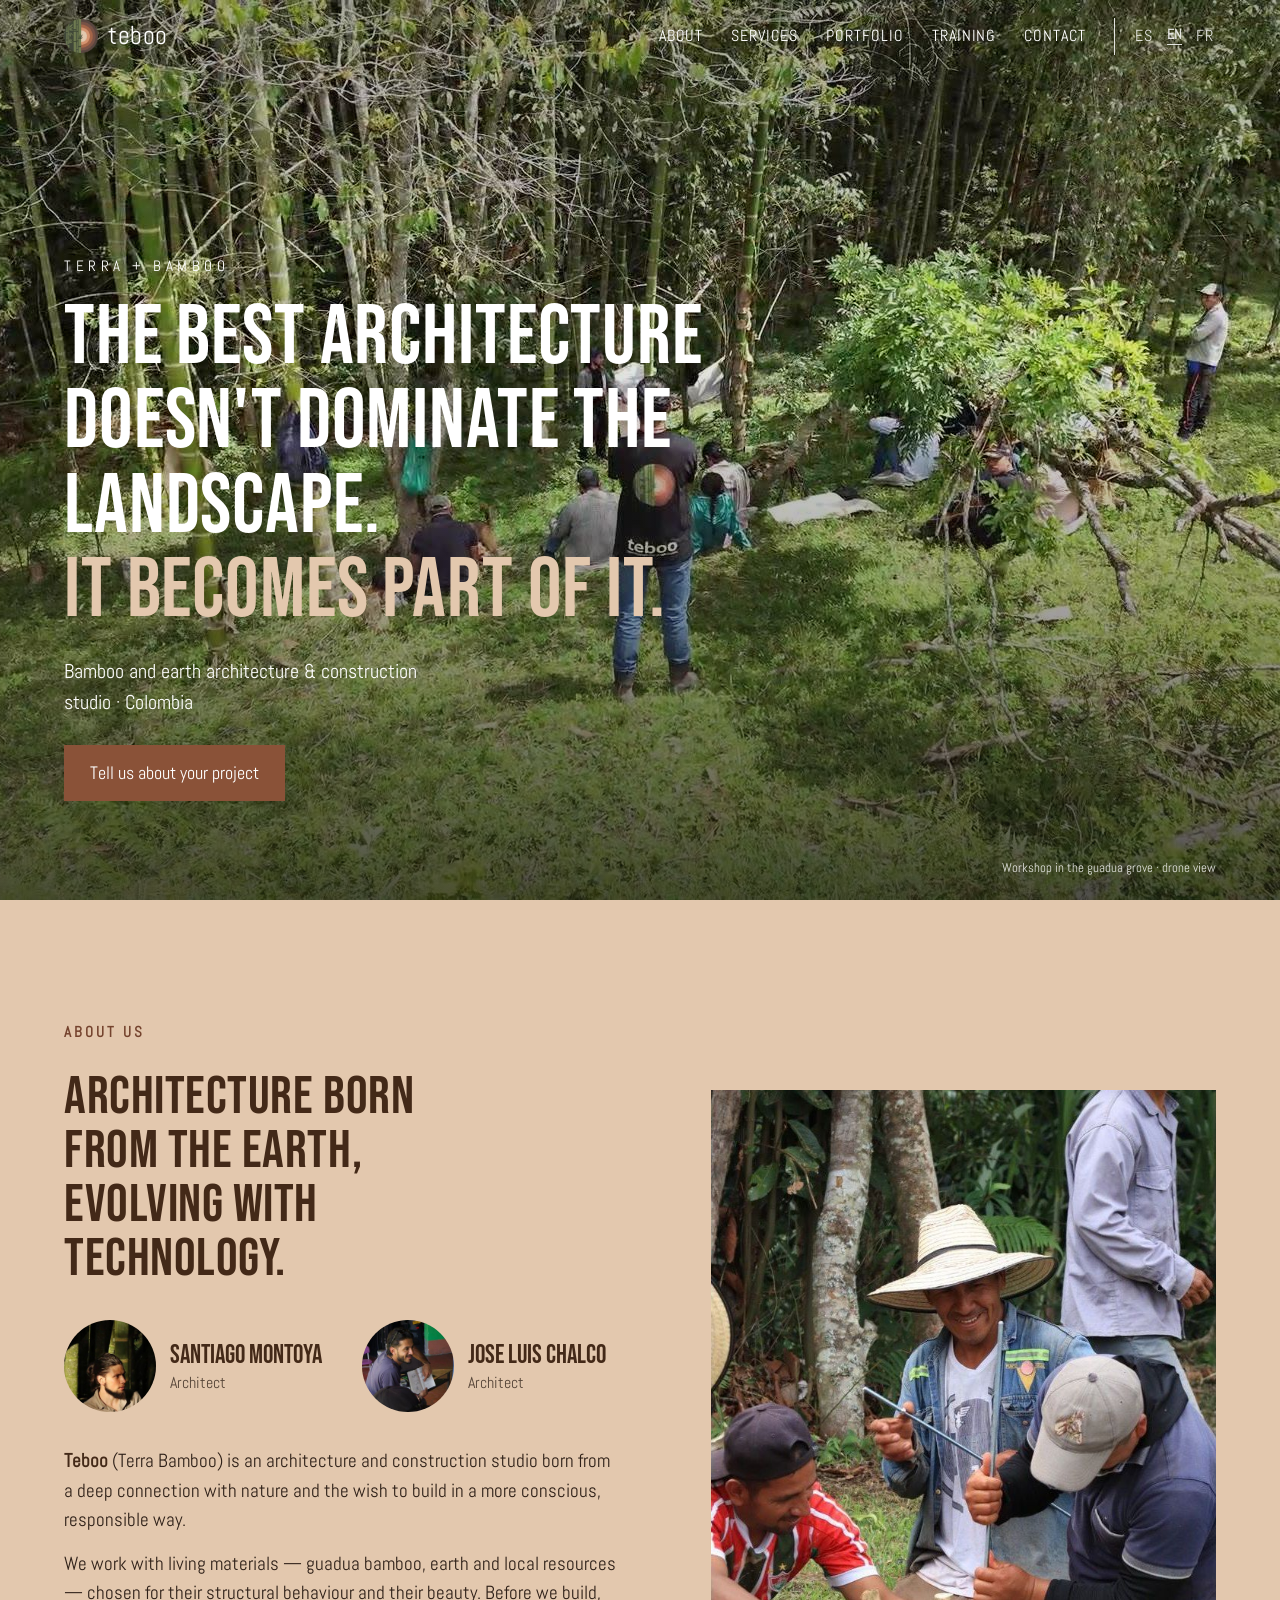
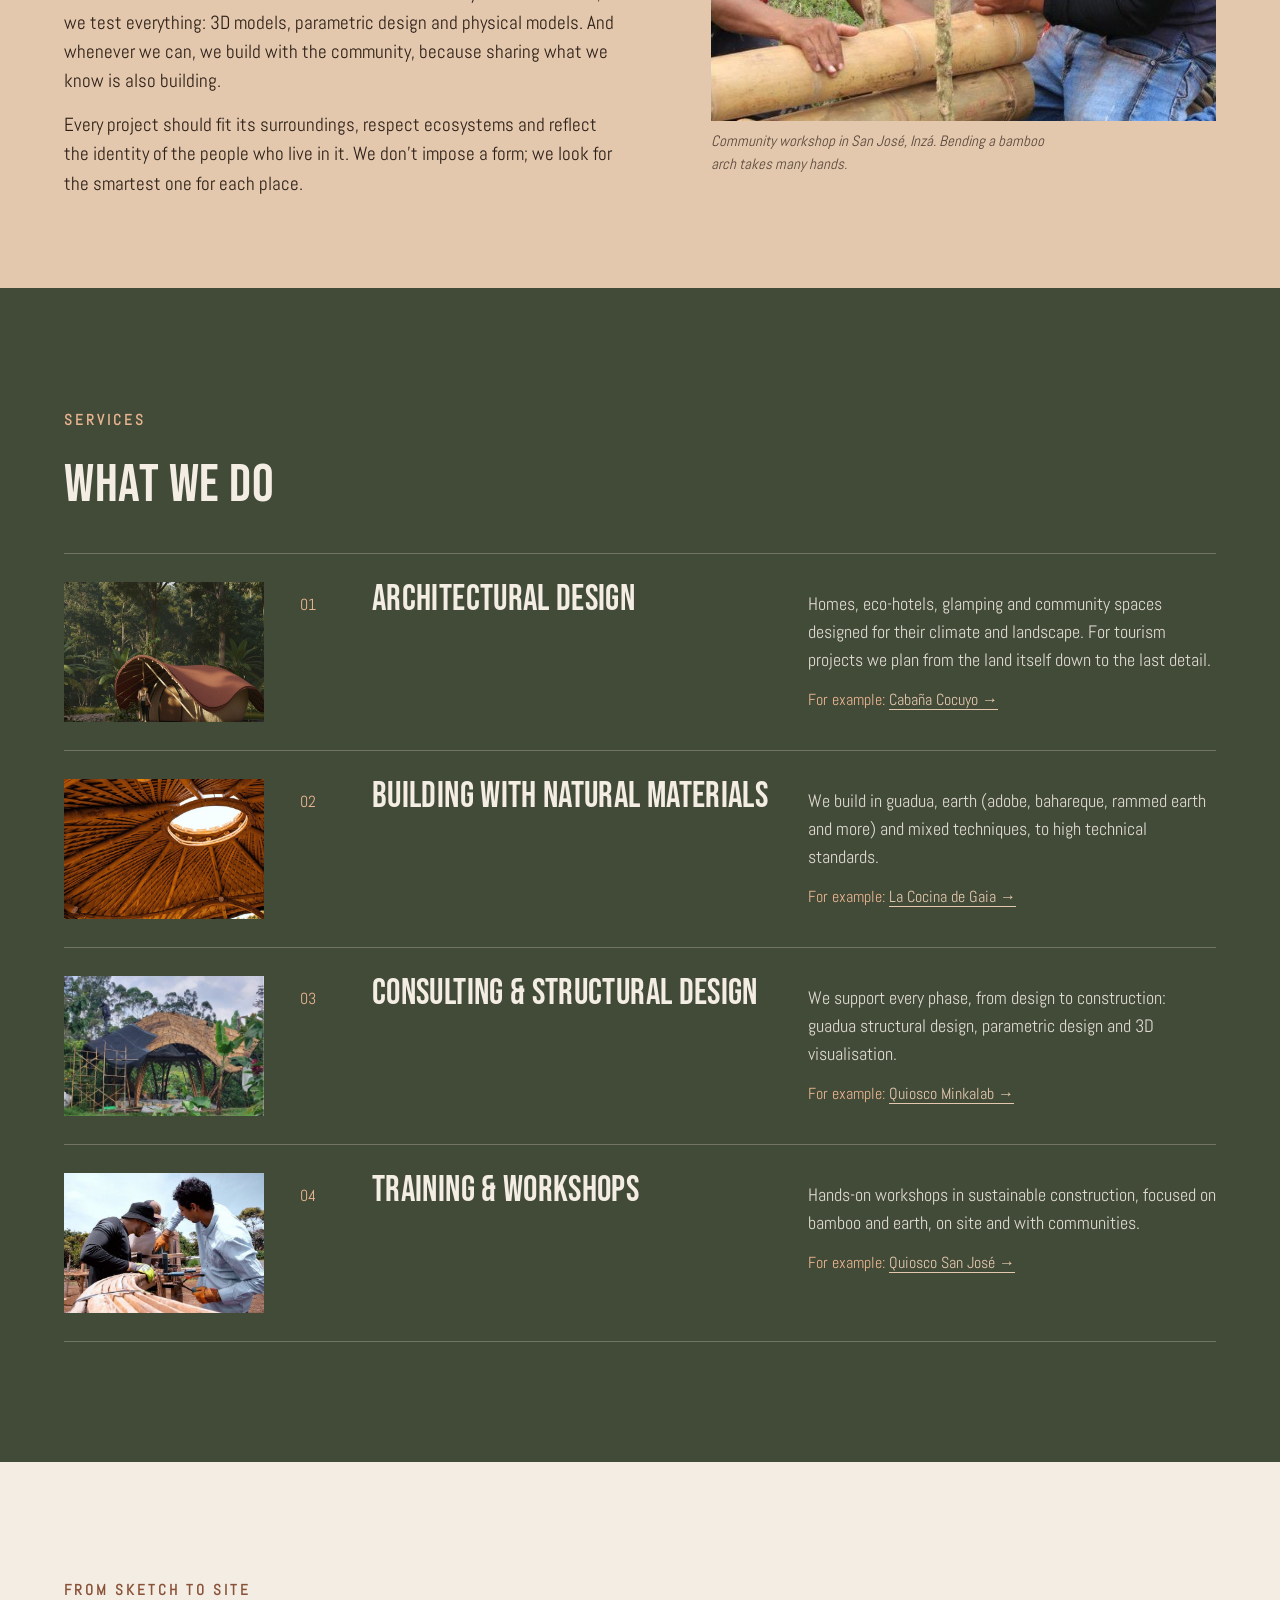
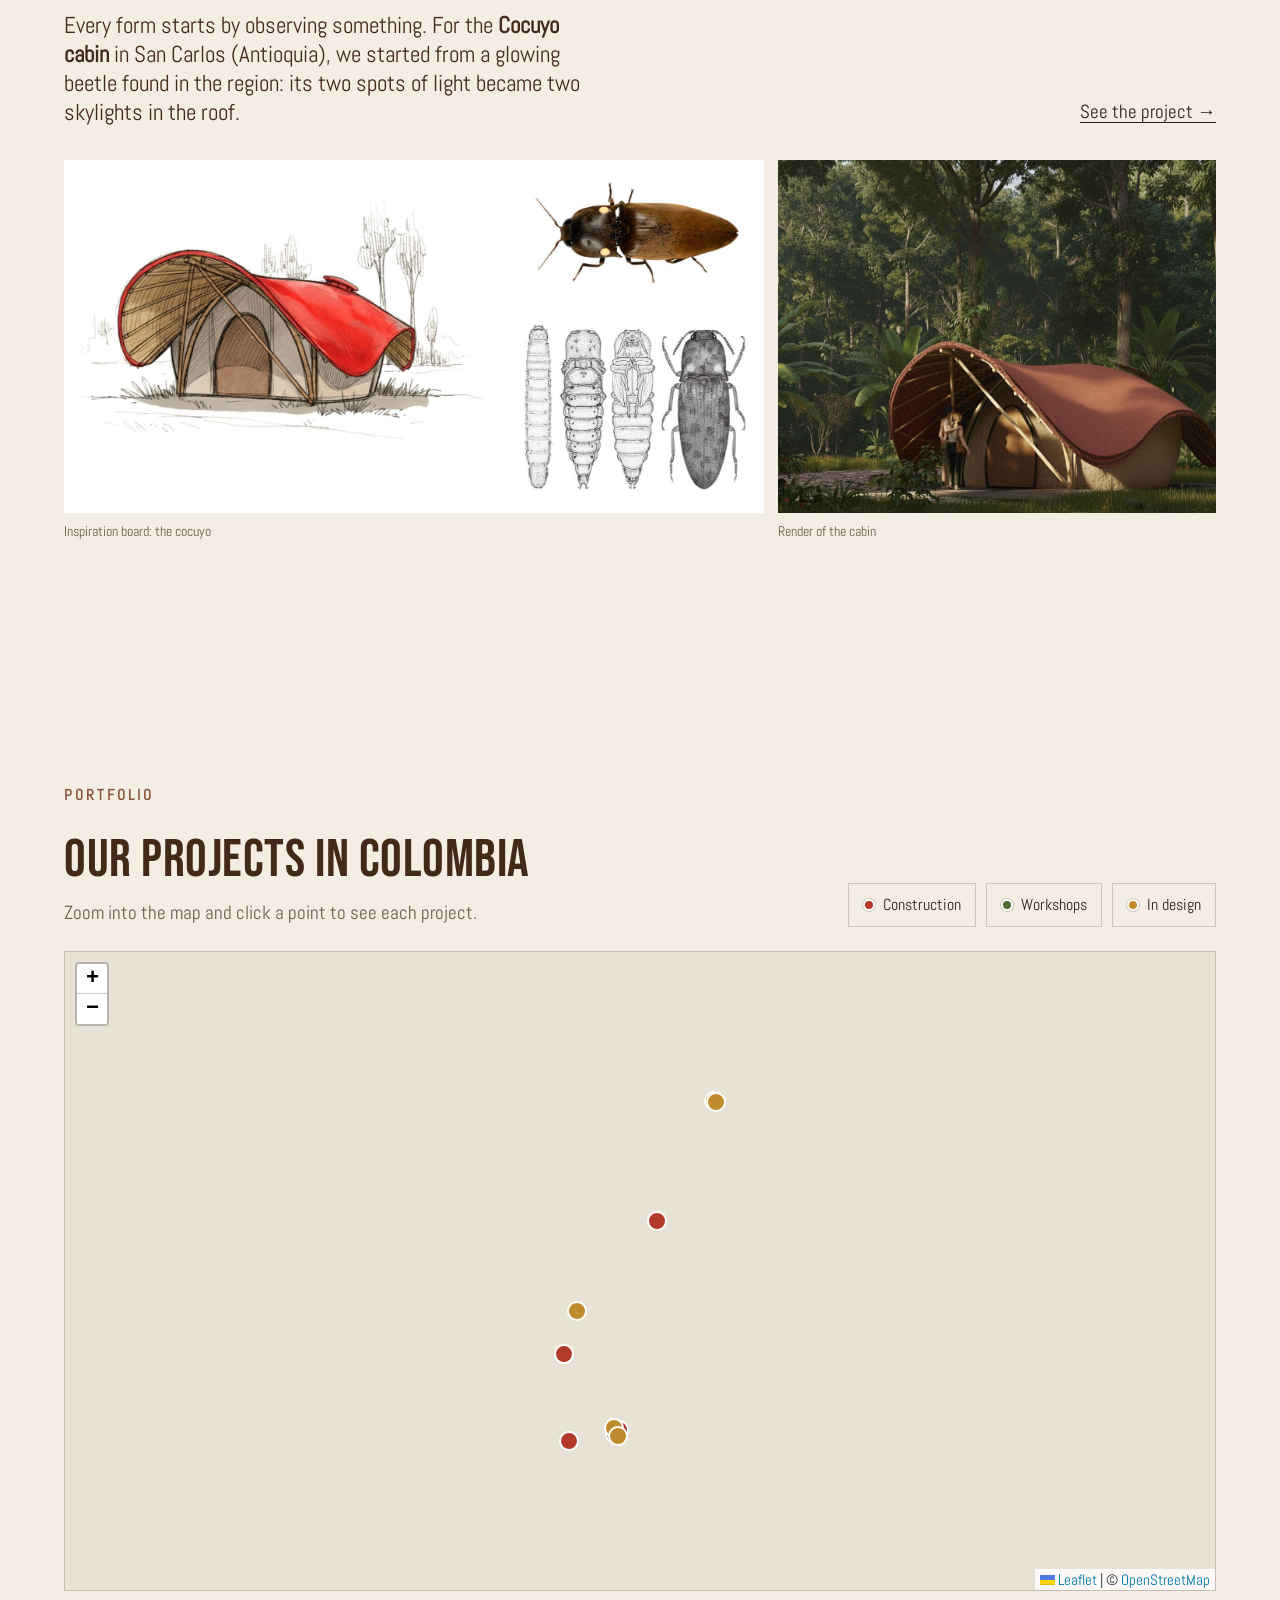
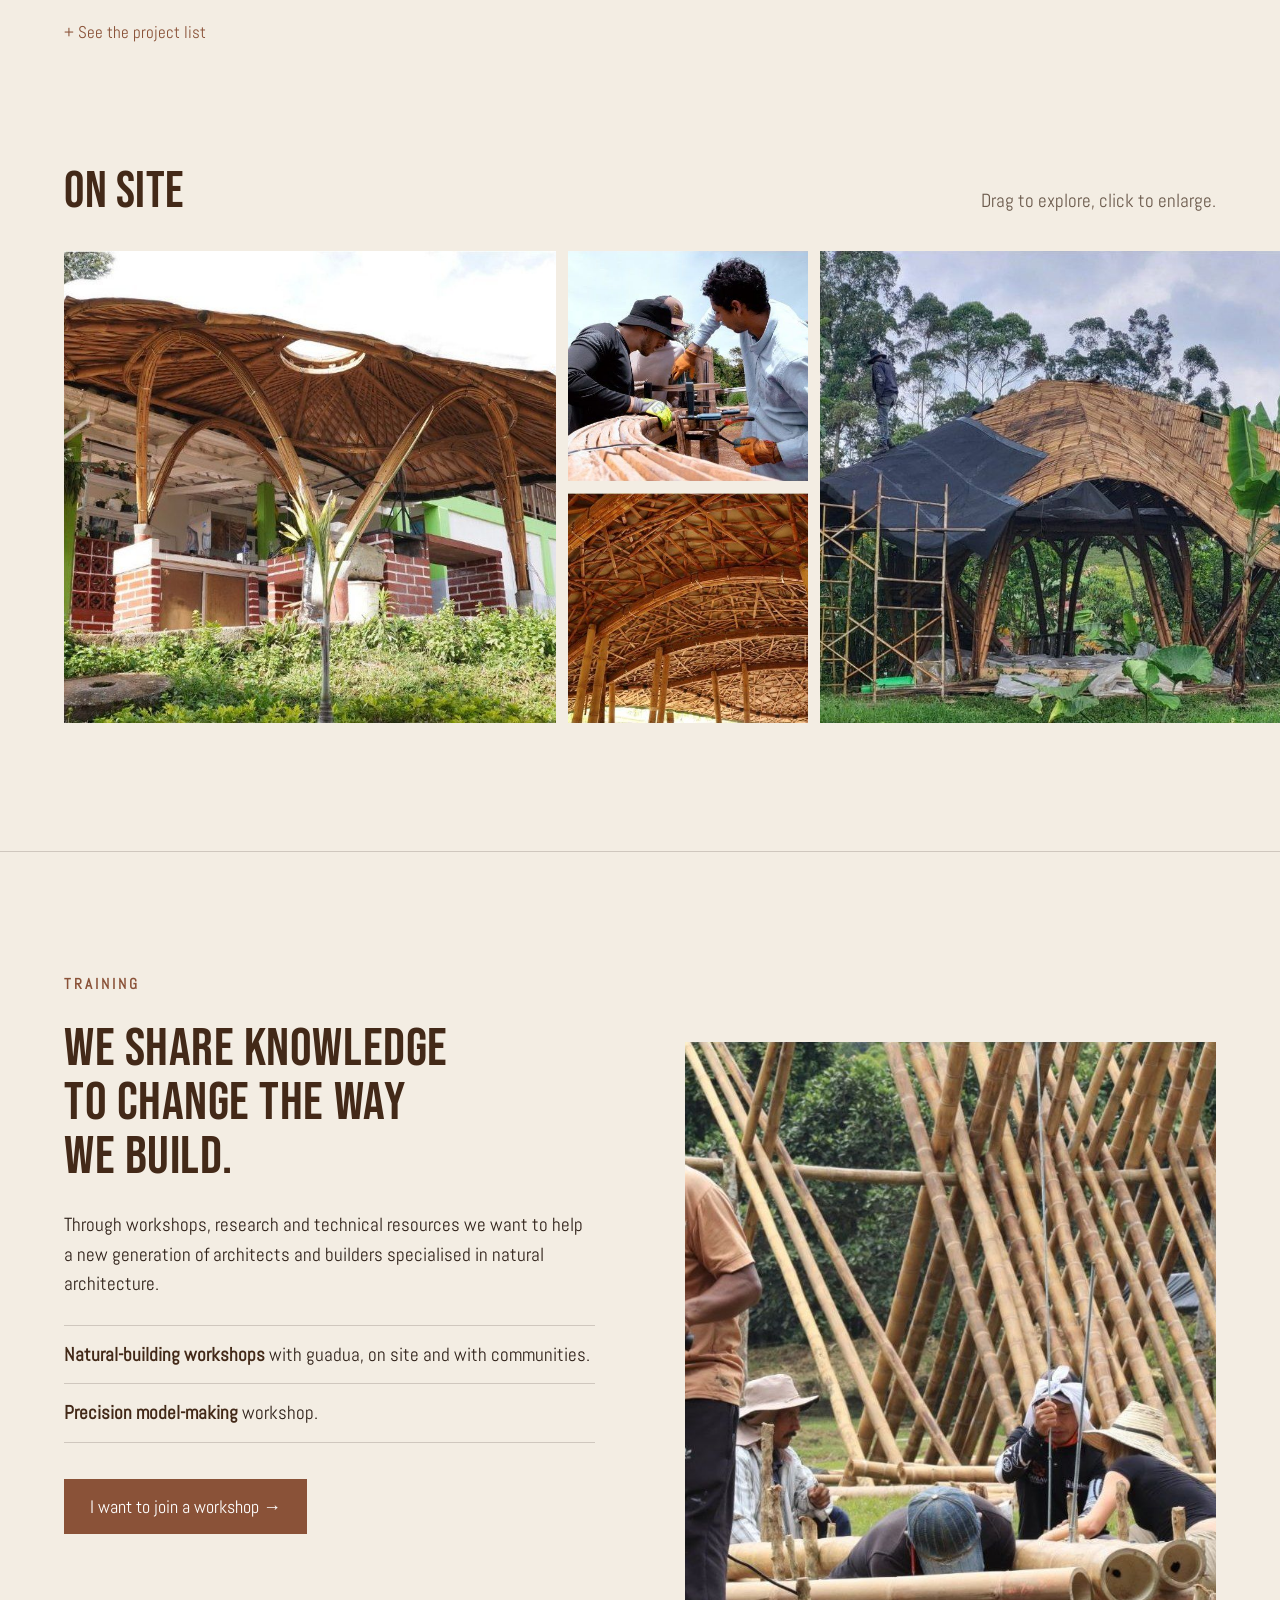
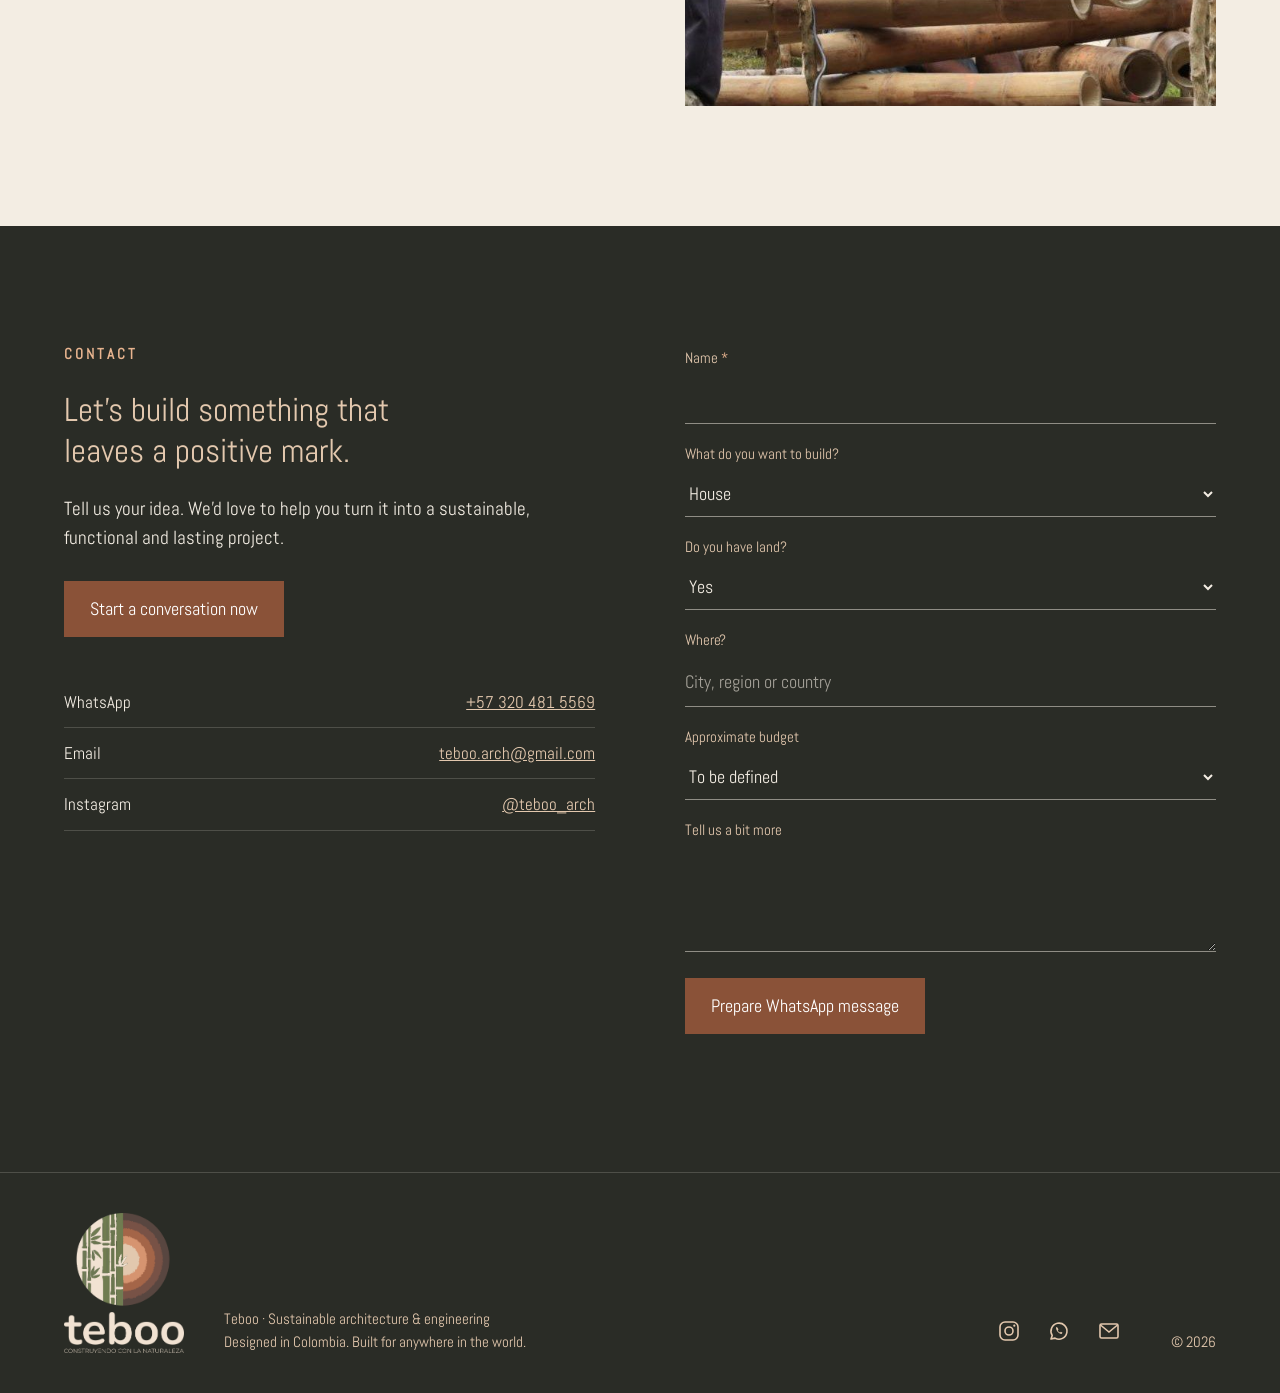
==== commit e31f88a1: "Jose sin tilde, mapa con OpenStreetMap (sin clave), Formaciones como sección completa, ficha centrad" ====
--- a/en/index.html
+++ b/en/index.html
@@ -40,7 +40,7 @@
    <h2 id="who-h">Architecture born from the earth, evolving with technology.</h2>
    <ul class="archis">
     <li><img src="../img/p/santiago.jpg" alt="Santiago Montoya" width="440" height="480" loading="lazy"><span><b>Santiago Montoya</b>Architect</span></li>
-    <li><img src="../img/p/jose.jpg" alt="José Luis Chalco" width="440" height="480" loading="lazy"><span><b>José Luis Chalco</b>Architect</span></li>
+    <li><img src="../img/p/jose.jpg" alt="Jose Luis Chalco" width="440" height="480" loading="lazy"><span><b>Jose Luis Chalco</b>Architect</span></li>
    </ul>
    <p><b>Teboo</b> (Terra Bamboo) is an architecture and construction studio born from a deep connection with nature and the wish to build in a more conscious, responsible way.</p><p>We work with living materials — guadua bamboo, earth and local resources — chosen for their structural behaviour and their beauty. Before we build, we test everything: 3D models, parametric design and physical models. And whenever we can, we build with the community, because sharing what we know is also building.</p><p>Every project should fit its surroundings, respect ecosystems and reflect the identity of the people who live in it. We don't impose a form; we look for the smartest one for each place.</p>
   </div>
@@ -107,12 +107,12 @@
  </div>
 </section>
 
-<section class="formaciones" id="formaciones">
+<section class="formaciones" id="formaciones" aria-labelledby="form-h">
  <div class="wrap f-grid">
+  <div><p class="sec">Training</p><h2 id="form-h">We share knowledge to change the way we build.</h2><p>Through workshops, research and technical resources we want to help a new generation of architects and builders specialised in natural architecture.</p>
+   <ul class="f-list"><li><b>Natural-building workshops</b> with guadua, on site and with communities.</li><li><b>Precision model-making</b> workshop.</li></ul>
+   <a class="btn" href="#contacto" data-tipo="Training / workshop">I want to join a workshop →</a></div>
   <figure><img src="../img/p/sanjose-3.jpg" alt="Community natural-building workshop in San José" width="1180" height="870" loading="lazy"></figure>
-  <div><h2 class="sec">Training</h2><p class="big">We share knowledge to change the way we build.</p><p>Through workshops, research and technical resources we want to help a new generation of architects and builders specialised in natural architecture.</p>
-   <ul class="f-list"><li><b>Natural-building workshops</b> with guadua, on site and with communities.</li><li><b>Precision model-making</b> workshop.</li></ul>
-   <a class="link" href="#contacto" data-tipo="Training / workshop">I want to join a workshop →</a></div>
  </div>
 </section>
 
--- a/style.css
+++ b/style.css
@@ -281,3 +281,15 @@
 .nav .lang span[aria-current]{font-weight:700;text-decoration:underline;text-underline-offset:5px}
 .proceso .proc-head{grid-template-columns:1fr auto;row-gap:14px}
 .proceso .proc-head .sec{grid-column:1/-1}
+
+/* Formaciones como sección completa */
+.formaciones{background:var(--paper);border-top:1px solid var(--line)}
+.formaciones h2{font-size:clamp(40px,4.2vw,62px);max-width:18ch;margin-bottom:26px}
+.formaciones .btn{margin-top:6px}
+.f-grid{align-items:start}
+.f-grid figure{margin-top:70px}
+
+/* ficha centrada (el reset de márgenes la pegaba arriba a la izquierda) */
+dialog{margin:auto;position:fixed;inset:0}
+#map .leaflet-tile-pane{filter:sepia(.25) saturate(.8)}
+@media (max-width:900px){.f-grid figure{margin-top:0}}
